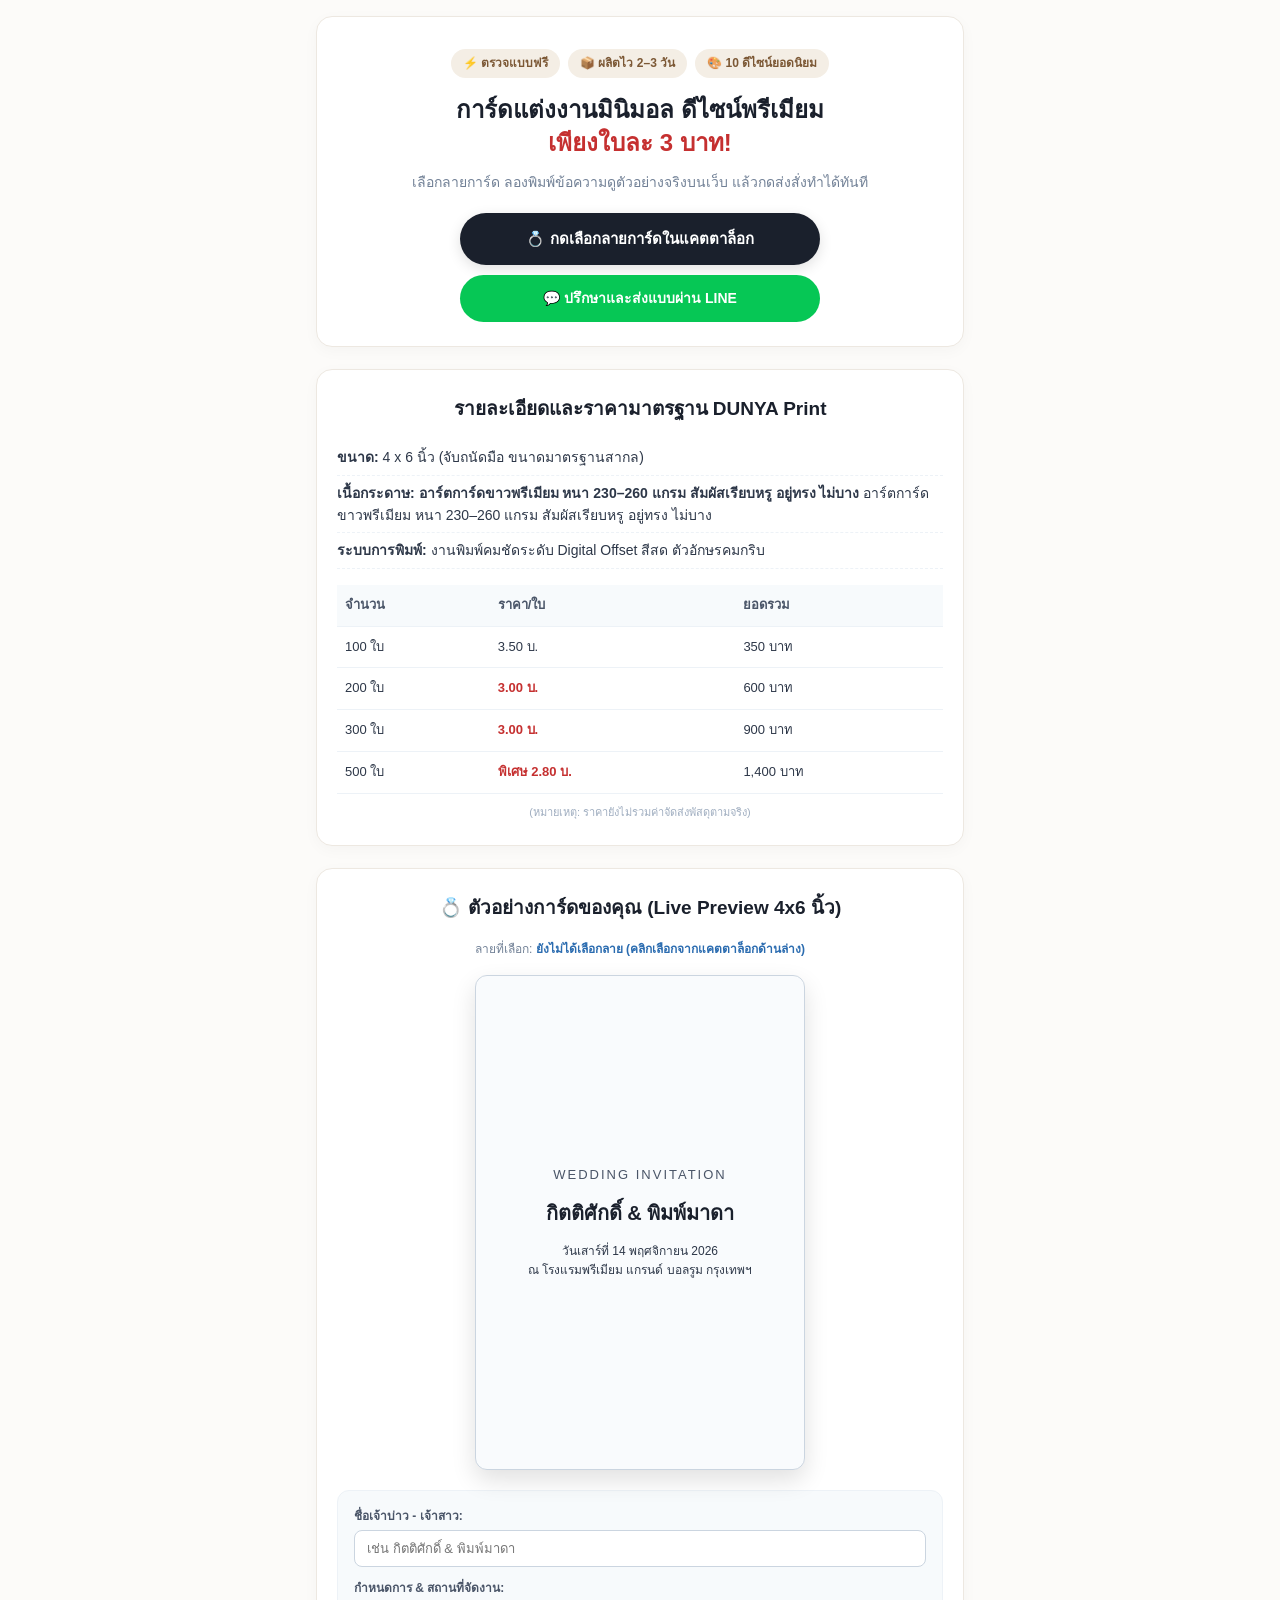
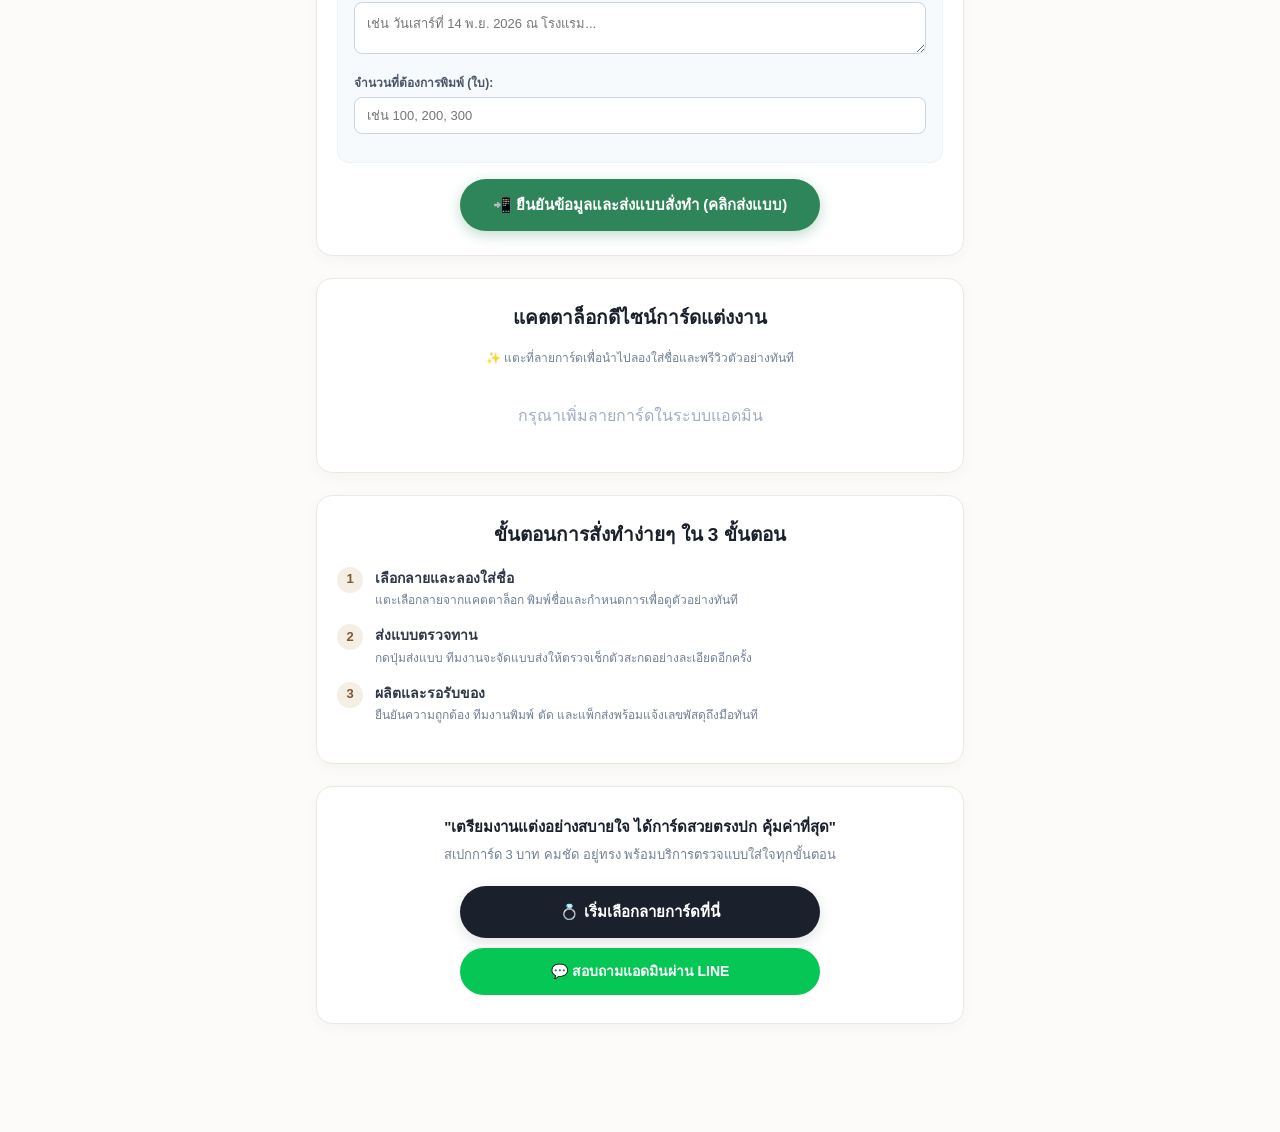
==== index.html @ cbce9488 "Update index.html" ====
<!DOCTYPE html>
<html lang="th">
<head>
  <meta charset="UTF-8">
  <meta name="viewport" content="width=device-width, initial-scale=1.0">
  <title>DUNYA Print - การ์ดแต่งงานมินิมอล ใบละ 3 บาท</title>
  <style>
    * { box-sizing: border-box; margin: 0; padding: 0; font-family: -apple-system, BlinkMacSystemFont, "Segoe UI", Roboto, "Noto Sans Thai", sans-serif; }
    body { background-color: #fcfbf9; color: #2d3748; line-height: 1.6; padding-bottom: 70px; }
    .container { max-width: 680px; margin: 0 auto; padding: 16px; }

    .card-section { background: #ffffff; border-radius: 16px; border: 1px solid #ede8e1; padding: 24px 20px; margin-bottom: 22px; box-shadow: 0 4px 15px rgba(0,0,0,0.03); }
    h1 { font-size: 24px; color: #1a202c; line-height: 1.35; margin-bottom: 12px; }
    h2 { font-size: 19px; color: #1a202c; text-align: center; margin-bottom: 16px; }
    .subhead { font-size: 14px; color: #718096; margin-bottom: 20px; }
    
    .badge-group { display: flex; flex-wrap: wrap; justify-content: center; gap: 8px; margin-bottom: 16px; }
    .badge { background: #f4eee5; color: #7c5835; font-size: 12px; font-weight: 600; padding: 5px 12px; border-radius: 20px; }

    /* กล่องโปรโมชัน */
    .promo-box { background: linear-gradient(135deg, #fff5f5 0%, #fff 100%); border: 1.5px solid #feb2b2; text-align: center; }
    .promo-tag { background: #e53e3e; color: #fff; font-size: 12px; font-weight: bold; padding: 4px 12px; border-radius: 20px; display: inline-block; margin-bottom: 10px; animation: pulse 1.5s infinite; }
    .timer-display { display: flex; justify-content: center; gap: 10px; margin: 14px 0; }
    .timer-unit { background: #1a202c; color: #fff; border-radius: 8px; padding: 8px 12px; min-width: 54px; text-align: center; }
    .timer-num { font-size: 20px; font-weight: 800; display: block; line-height: 1.1; }
    .timer-label { font-size: 10px; color: #cbd5e0; text-transform: uppercase; }
    @keyframes pulse { 0%, 100% { transform: scale(1); } 50% { transform: scale(1.04); } }

    /* ปุ่มกดหลัก */
    .btn-primary { display: block; width: 100%; max-width: 360px; margin: 0 auto; background: #1a202c; color: #ffffff; text-align: center; text-decoration: none; padding: 14px 20px; border-radius: 30px; font-weight: 700; font-size: 15px; box-shadow: 0 4px 14px rgba(0,0,0,0.12); cursor: pointer; border: none; transition: 0.2s; }
    .btn-primary:hover { background: #2d3748; }
    .btn-line { display: block; width: 100%; max-width: 360px; margin: 10px auto 0; background: #06c755; color: #ffffff; text-align: center; text-decoration: none; padding: 12px 20px; border-radius: 30px; font-weight: 600; font-size: 14px; }
    
    /* สเปก & ตารางราคา */
    .spec-list { list-style: none; margin-bottom: 16px; font-size: 14px; }
    .spec-list li { padding: 6px 0; border-bottom: 1px dashed #edf2f7; }
    table { width: 100%; border-collapse: collapse; font-size: 13px; text-align: left; }
    th, td { padding: 10px 8px; border-bottom: 1px solid #edf2f7; }
    th { background: #f7fafc; color: #4a5568; }
    .highlight-price { color: #c53030; font-weight: 700; }

    /* สตูดิโอจำลองการ์ด 4x6 นิ้ว & Live Preview */
    .preview-card-wrapper {
      width: 100%;
      max-width: 330px;
      aspect-ratio: 4/6;
      margin: 0 auto 20px;
      position: relative;
      border-radius: 12px;
      overflow: hidden;
      background-color: #f7fafc;
      background-size: cover;
      background-position: center;
      border: 1px solid #cbd5e0;
      box-shadow: 0 10px 25px rgba(0,0,0,0.12);
      display: flex;
      flex-direction: column;
      justify-content: center;
      align-items: center;
      text-align: center;
      padding: 24px 16px;
    }
    .preview-overlay {
      position: absolute;
      inset: 0;
      background: rgba(255, 255, 255, 0.2);
    }
    .preview-text-box {
      position: relative;
      z-index: 2;
      width: 100%;
    }
    .pv-title { font-size: 13px; letter-spacing: 2px; text-transform: uppercase; color: #4a5568; margin-bottom: 14px; }
    .pv-names { font-size: 20px; font-weight: 800; color: #1a202c; line-height: 1.3; margin-bottom: 16px; word-break: break-word; }
    .pv-details { font-size: 12px; color: #2d3748; line-height: 1.6; white-space: pre-line; }

    /* ฟอร์มกรอกข้อความลองใส่แบบ */
    .client-input-group { background: #f7fafc; border: 1px solid #edf2f7; border-radius: 12px; padding: 16px; margin-bottom: 16px; }
    .input-field { margin-bottom: 12px; text-align: left; }
    .input-field label { display: block; font-size: 12px; font-weight: 700; color: #4a5568; margin-bottom: 4px; }
    .input-field input, .input-field textarea { width: 100%; padding: 10px 12px; border-radius: 8px; border: 1px solid #cbd5e0; font-size: 13px; background: #fff; }

    /* แคตตาล็อก */
    .catalog-grid { display: grid; grid-template-columns: repeat(2, 1fr); gap: 12px; margin-top: 14px; }
    .catalog-item { border: 1.5px solid #edf2f7; border-radius: 10px; overflow: hidden; background: #fff; text-align: center; padding-bottom: 8px; cursor: pointer; transition: 0.2s; position: relative; }
    .catalog-item:hover { transform: translateY(-3px); border-color: #3182ce; box-shadow: 0 6px 14px rgba(0,0,0,0.08); }
    .catalog-item img { width: 100%; aspect-ratio: 4/6; object-fit: cover; display: block; background: #f0f0f0; }
    .catalog-item .code { font-weight: 700; font-size: 13px; margin-top: 6px; color: #1a202c; }
    .catalog-item .desc { font-size: 11px; color: #718096; padding: 0 4px; }
    .catalog-item .btn-choose { display: inline-block; background: #ebf8ff; color: #2b6cb0; font-size: 11px; font-weight: 700; padding: 3px 8px; border-radius: 12px; margin-top: 4px; }

    /* ขั้นตอน & FAQ */
    .step-item { display: flex; gap: 12px; margin-bottom: 14px; align-items: flex-start; }
    .step-num { width: 26px; height: 26px; background: #f4eee5; color: #7c5835; border-radius: 50%; display: flex; align-items: center; justify-content: center; font-weight: 700; font-size: 13px; flex-shrink: 0; }
    .step-text h3 { font-size: 14px; margin-bottom: 2px; }
    .step-text p { font-size: 12px; color: #718096; }
    .faq-item { margin-bottom: 14px; font-size: 13px; }
    .faq-q { font-weight: 600; color: #2d3748; }
    .faq-a { color: #718096; margin-top: 2px; }
  </style>
</head>
<body>

<div class="container">

  <!-- 1. Hero Section -->
  <section class="card-section" style="text-align: center; padding: 32px 18px 24px;">
    <div class="badge-group">
      <span class="badge">⚡ ตรวจแบบฟรี</span>
      <span class="badge">📦 ผลิตไว 2–3 วัน</span>
      <span class="badge">🎨 10 ดีไซน์ยอดนิยม</span>
    </div>
    <h1 id="heroHeadlineDisplay">การ์ดแต่งงานมินิมอล ดีไซน์พรีเมียม<br><span style="color: #c53030;">เพียงใบละ 3 บาท!</span></h1>
    <p class="subhead">เลือกลายการ์ด ลองพิมพ์ข้อความดูตัวอย่างจริงบนเว็บ แล้วกดส่งสั่งทำได้ทันที</p>
    <a href="#catalog-section" class="btn-primary">💍 กดเลือกลายการ์ดในแคตตาล็อก</a>
    <a id="heroLineBtn" href="https://line.me" target="_blank" class="btn-line">💬 ปรึกษาและส่งแบบผ่าน LINE</a>
  </section>

  <!-- 2. ตารางราคา & สเปก -->
  <section class="card-section">
    <h2>รายละเอียดและราคามาตรฐาน DUNYA Print</h2>
    <ul class="spec-list">
      <li><strong>ขนาด:</strong> 4 x 6 นิ้ว (จับถนัดมือ ขนาดมาตรฐานสากล)</li>
      <li><strong id="paperSpecDisplay">เนื้อกระดาษ:</strong> อาร์ตการ์ดขาวพรีเมียม หนา 230–260 แกรม สัมผัสเรียบหรู อยู่ทรง ไม่บาง</li>
      <li><strong>ระบบการพิมพ์:</strong> งานพิมพ์คมชัดระดับ Digital Offset สีสด ตัวอักษรคมกริบ</li>
    </ul>

    <div style="overflow-x: auto;">
      <table id="priceTable">
        <thead>
          <tr>
            <th>จำนวน</th>
            <th>ราคา/ใบ</th>
            <th>ยอดรวม</th>
          </tr>
        </thead>
        <tbody>
          <tr><td>100 ใบ</td><td id="p100_rate">3.50 บ.</td><td id="p100_total">350 บาท</td></tr>
          <tr><td>200 ใบ</td><td class="highlight-price" id="p200_rate">3.00 บ.</td><td id="p200_total">600 บาท</td></tr>
          <tr><td>300 ใบ</td><td class="highlight-price" id="p300_rate">3.00 บ.</td><td id="p300_total">900 บาท</td></tr>
          <tr><td>500 ใบ</td><td class="highlight-price" id="p500_rate">พิเศษ 2.80 บ.</td><td id="p500_total">1,400 บาท</td></tr>
        </tbody>
      </table>
    </div>
    <p id="priceNoteDisplay" style="font-size: 11px; color: #a0aec0; margin-top: 10px; text-align: center;">(หมายเหตุ: ราคายังไม่รวมค่าจัดส่งพัสดุตามจริง)</p>
  </section>

  <!-- 3. ห้องสตูดิโอพรีวิว & ทดลองใส่ข้อความ (Interactive Preview) -->
  <section class="card-section" id="preview-section">
    <h2>💍 ตัวอย่างการ์ดของคุณ (Live Preview 4x6 นิ้ว)</h2>
    <p style="text-align: center; font-size: 12px; color: #718096; margin-bottom: 16px;">
      ลายที่เลือก: <strong id="currentSelectedCode" style="color:#2b6cb0;">ยังไม่ได้เลือกลาย (คลิกเลือกจากแคตตาล็อกด้านล่าง)</strong>
    </p>

    <!-- ผืนผ้าใบการ์ด 4x6 นิ้ว -->
    <div class="preview-card-wrapper" id="cardPreview">
      <div class="preview-overlay"></div>
      <div class="preview-text-box">
        <div class="pv-title">WEDDING INVITATION</div>
        <div class="pv-names" id="pvNames">กิตติศักดิ์ &amp; พิมพ์มาดา</div>
        <div class="pv-details" id="pvDetails">วันเสาร์ที่ 14 พฤศจิกายน 2026<br>ณ โรงแรมพรีเมียม แกรนด์ บอลรูม กรุงเทพฯ</div>
      </div>
    </div>

    <!-- ฟอร์มทดลองกรอกข้อมูล -->
    <div class="client-input-group">
      <div class="input-field">
        <label>ชื่อเจ้าบ่าว - เจ้าสาว:</label>
        <input type="text" id="inputNames" placeholder="เช่น กิตติศักดิ์ & พิมพ์มาดา" oninput="updateCardPreview()">
      </div>
      <div class="input-field">
        <label>กำหนดการ & สถานที่จัดงาน:</label>
        <textarea id="inputDetails" rows="2" placeholder="เช่น วันเสาร์ที่ 14 พ.ย. 2026 ณ โรงแรม..." oninput="updateCardPreview()"></textarea>
      </div>
      <div class="input-field">
        <label>จำนวนที่ต้องการพิมพ์ (ใบ):</label>
        <input type="number" id="inputQuantity" placeholder="เช่น 100, 200, 300">
      </div>
    </div>

    <!-- ปุ่มส่งข้อมูลและสั่งทำ -->
    <button type="button" class="btn-primary" onclick="submitOrderBrief()" style="background:#2f855a; box-shadow: 0 4px 14px rgba(47,133,90,0.3);">
      📲 ยืนยันข้อมูลและส่งแบบสั่งทำ (คลิกส่งแบบ)
    </button>
  </section>

  <!-- 4. แคตตาล็อกลายการ์ด Canva -->
  <section class="card-section" id="catalog-section">
    <h2>แคตตาล็อกดีไซน์การ์ดแต่งงาน</h2>
    <p style="text-align: center; font-size: 12px; color: #718096; margin-bottom: 14px;">
      ✨ แตะที่ลายการ์ดเพื่อนำไปลองใส่ชื่อและพรีวิวตัวอย่างทันที
    </p>
    <div id="catalog-container" class="catalog-grid">
      <p style="grid-column: span 2; text-align: center; color: #a0aec0; padding: 20px 0;">กำลังโหลดดีไซน์การ์ด...</p>
    </div>
  </section>

  <!-- 5. สเต็ปสั่งทำ -->
  <section class="card-section">
    <h2>ขั้นตอนการสั่งทำง่ายๆ ใน 3 ขั้นตอน</h2>
    <div class="step-item">
      <div class="step-num">1</div>
      <div class="step-text">
        <h3>เลือกลายและลองใส่ชื่อ</h3>
        <p>แตะเลือกลายจากแคตตาล็อก พิมพ์ชื่อและกำหนดการเพื่อดูตัวอย่างทันที</p>
      </div>
    </div>
    <div class="step-item">
      <div class="step-num">2</div>
      <div class="step-text">
        <h3>ส่งแบบตรวจทาน</h3>
        <p>กดปุ่มส่งแบบ ทีมงานจะจัดแบบส่งให้ตรวจเช็กตัวสะกดอย่างละเอียดอีกครั้ง</p>
      </div>
    </div>
    <div class="step-item">
      <div class="step-num">3</div>
      <div class="step-text">
        <h3>ผลิตและรอรับของ</h3>
        <p>ยืนยันความถูกต้อง ทีมงานพิมพ์ ตัด และแพ็กส่งพร้อมแจ้งเลขพัสดุถึงมือทันที</p>
      </div>
    </div>
  </section>

  <!-- 6. ปิดการขาย -->
  <section class="card-section" style="text-align: center; padding: 28px 16px;">
    <p style="font-size: 15px; font-weight: 700; color: #1a202c; margin-bottom: 6px;">"เตรียมงานแต่งอย่างสบายใจ ได้การ์ดสวยตรงปก คุ้มค่าที่สุด"</p>
    <p style="font-size: 13px; color: #718096; margin-bottom: 20px;">สเปกการ์ด 3 บาท คมชัด อยู่ทรง พร้อมบริการตรวจแบบใส่ใจทุกขั้นตอน</p>
    <a id="mainOrderBtn" href="#catalog-section" class="btn-primary">💍 เริ่มเลือกลายการ์ดที่นี่</a>
    <a id="mainLineBtn" href="https://line.me" target="_blank" class="btn-line">💬 สอบถามแอดมินผ่าน LINE</a>
  </section>

</div>

<script>
  let storeConfig = {};
  let selectedDesignCode = 'DN-01';
  let selectedDesignName = 'ค่าเริ่มต้น';

  // 1. ซิงก์ข้อมูลจาก config.json
  async function syncStoreConfig() {
    try {
      const res = await fetch('config.json?t=' + Date.now());
      if (!res.ok) throw new Error('config.json not ready');
      storeConfig = await res.json();

      if (storeConfig.heroHeadline) document.getElementById('heroHeadlineDisplay').innerHTML = storeConfig.heroHeadline;
      if (storeConfig.paperSpec) document.getElementById('paperSpecDisplay').innerText = "เนื้อกระดาษ: " + storeConfig.paperSpec;
      if (storeConfig.lineUrl) {
        document.getElementById('heroLineBtn').href = storeConfig.lineUrl;
        document.getElementById('mainLineBtn').href = storeConfig.lineUrl;
      }

      if (storeConfig.prices) {
        const p = storeConfig.prices;
        if (p.p100) {
          document.getElementById('p100_rate').innerText = parseFloat(p.p100).toFixed(2) + " บ.";
          document.getElementById('p100_total').innerText = (parseFloat(p.p100) * 100).toLocaleString() + " บาท";
        }
        if (p.p200) {
          document.getElementById('p200_rate').innerText = parseFloat(p.p200).toFixed(2) + " บ.";
          document.getElementById('p200_total').innerText = (parseFloat(p.p200) * 200).toLocaleString() + " บาท";
        }
        if (p.p300) {
          document.getElementById('p300_rate').innerText = parseFloat(p.p300).toFixed(2) + " บ.";
          document.getElementById('p300_total').innerText = (parseFloat(p.p300) * 300).toLocaleString() + " บาท";
        }
        if (p.p500) {
          document.getElementById('p500_rate').innerText = "พิเศษ " + parseFloat(p.p500).toFixed(2) + " บ.";
          document.getElementById('p500_total').innerText = (parseFloat(p.p500) * 500).toLocaleString() + " บาท";
        }
        if (p.note) document.getElementById('priceNoteDisplay').innerText = p.note;
      }

      // แสดงแคตตาล็อก
      renderCatalog(storeConfig.catalog || []);
    } catch (e) {
      renderCatalog([]);
    }
  }

  // 2. แสดงรายการแคตตาล็อกและปุ่มคลิกเลือก
  function renderCatalog(items) {
    const catalogContainer = document.getElementById('catalog-container');
    if (!items || items.length === 0) {
      catalogContainer.innerHTML = '<p style="grid-column: span 2; text-align: center; color: #a0aec0; padding: 20px 0;">กรุณาเพิ่มลายการ์ดในระบบแอดมิน</p>';
      return;
    }

    catalogContainer.innerHTML = items.map(item => `
      <div class="catalog-item" onclick="selectDesign('${item.code}', '${item.name}', '${item.imageUrl}')">
        <img src="${item.imageUrl}" alt="${item.code}" onerror="this.src='https://via.placeholder.com/150x225?text=Wedding+Card'">
        <div class="code">${item.code}</div>
        <div class="desc">${item.name}</div>
        <span class="btn-choose">👉 แตะเพื่อลองใส่ชื่อ</span>
      </div>
    `).join('');

    // ตั้งค่าลายเริ่มต้นเป็นลายแรก
    if (items.length > 0 && selectedDesignName === 'ค่าเริ่มต้น') {
      selectDesign(items[0].code, items[0].name, items[0].imageUrl, false);
    }
  }

  // 3. เมื่อลูกค้าคลิกเลือกลาย: นำภาพไปแสดงในพรีวิว และเลื่อนจอขึ้นไปดูทันที
  function selectDesign(code, name, imageUrl, doScroll = true) {
    selectedDesignCode = code;
    selectedDesignName = name;
    
    document.getElementById('currentSelectedCode').innerText = `${code}: ${name}`;
    document.getElementById('cardPreview').style.backgroundImage = `url('${imageUrl}')`;

    if (doScroll) {
      document.getElementById('preview-section').scrollIntoView({ behavior: 'smooth' });
    }
  }

  // 4. อัปเดตข้อความบนการ์ดแบบเรียลไทม์ตามที่ลูกค้าพิมพ์
  function updateCardPreview() {
    const nameVal = document.getElementById('inputNames').value.trim();
    const detailVal = document.getElementById('inputDetails').value.trim();

    document.getElementById('pvNames').innerText = nameVal || 'กิตติศักดิ์ & พิมพ์มาดา';
    document.getElementById('pvDetails').innerText = detailVal || 'วันเสาร์ที่ 14 พฤศจิกายน 2026\nณ โรงแรมพรีเมียม แกรนด์ บอลรูม กรุงเทพฯ';
  }

  // 5. ส่งข้อมูลสั่งทำ (สรุปข้อมูลและส่งต่อไปยังแบบฟอร์ม หรือ LINE OA)
  function submitOrderBrief() {
    const names = document.getElementById('inputNames').value.trim();
    const details = document.getElementById('inputDetails').value.trim();
    const qty = document.getElementById('inputQuantity').value.trim();

    if (!names) {
      alert('กรุณากรอกชื่อเจ้าบ่าว - เจ้าสาว ก่อนกดส่งแบบครับ');
      document.getElementById('inputNames').focus();
      return;
    }

    const message = `💍 บรีฟสั่งทำการ์ดแต่งงาน DUNYA Print\n` +
                    `• รหัสลายที่เลือก: ${selectedDesignCode} (${selectedDesignName})\n` +
                    `• ชื่อคู่บ่าวสาว: ${names}\n` +
                    `• กำหนดการ/สถานที่: ${details || '-'}\n` +
                    `• จำนวนพิมพ์: ${qty ? qty + ' ใบ' : 'รอสรุป'}`;

    // กรณีมีแบบฟอร์ม Notion/Tally ให้เปิดฟอร์ม พร้อมคัดลอกข้อความสรุปไว้ให้
    if (storeConfig.orderFormUrl && storeConfig.orderFormUrl.startsWith('http')) {
      if (navigator.clipboard) navigator.clipboard.writeText(message);
      alert('คัดลอกข้อมูลการ์ดให้เรียบร้อยแล้ว กำลังนำท่านไปยังแบบฟอร์มสั่งทำ...');
      window.open(storeConfig.orderFormUrl, '_blank');
      return;
    }

    // กรณีไม่มีฟอร์ม ส่งเปิดห้องแชท LINE ทันที
    const lineTarget = storeConfig.lineUrl || 'https://line.me';
    alert('กำลังนำท่านไปยัง LINE เพื่อส่งแบบและสรุปยอดกับแอดมิน...');
    window.open(lineTarget, '_blank');
  }

  // รันระบบเริ่มต้น
  syncStoreConfig();
</script>

</body>
</html>
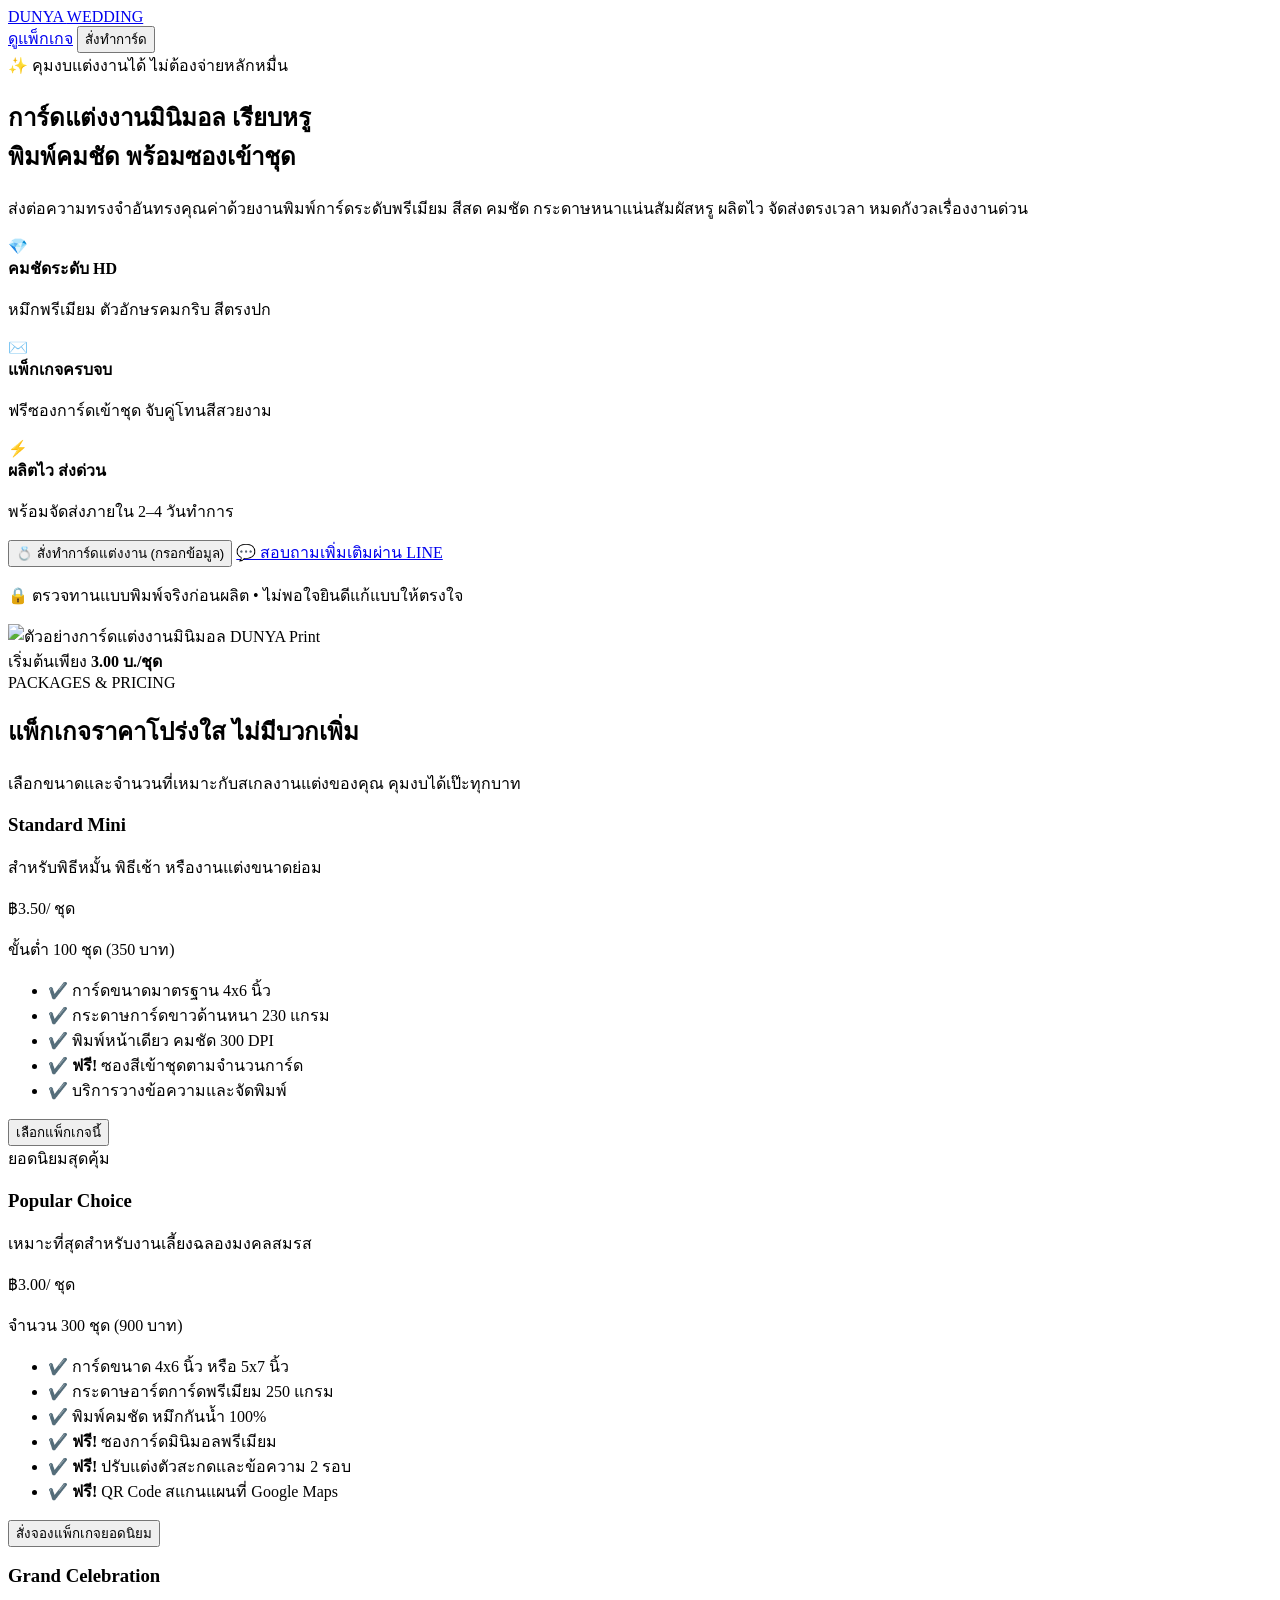
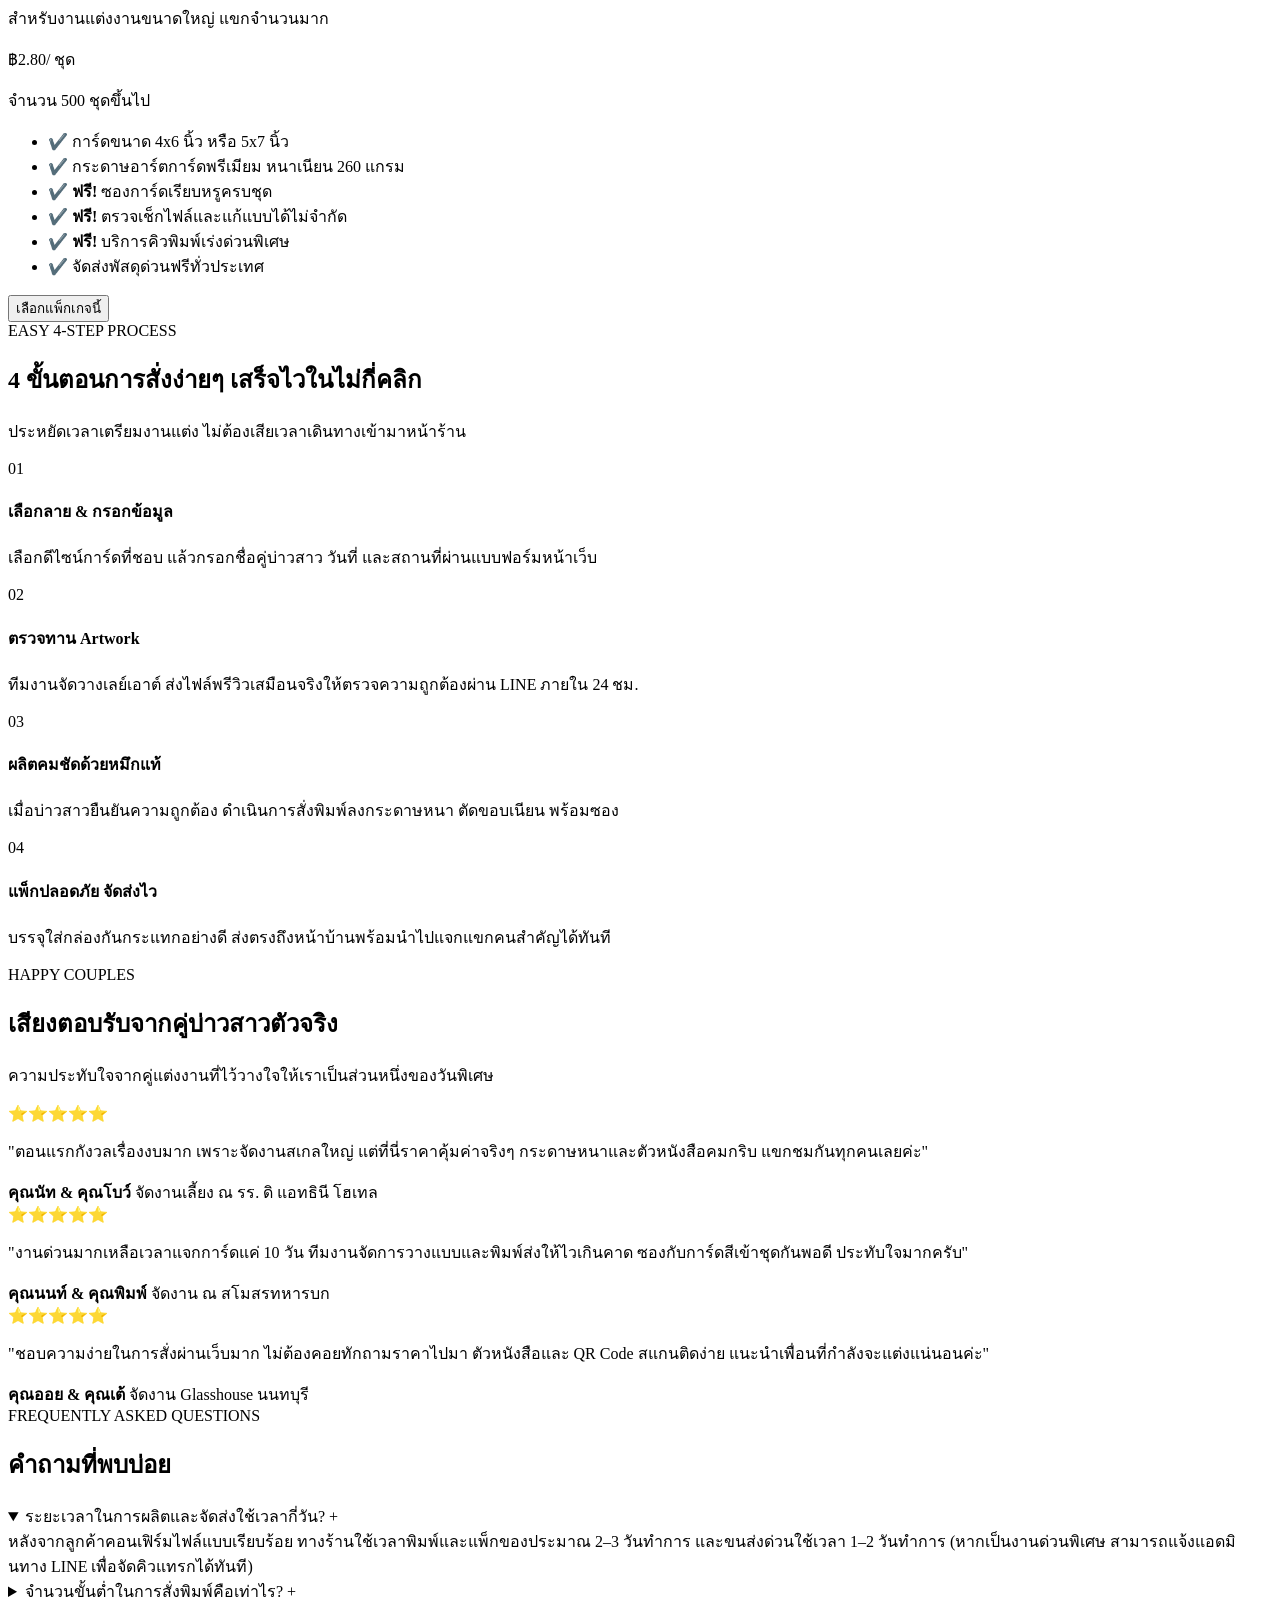
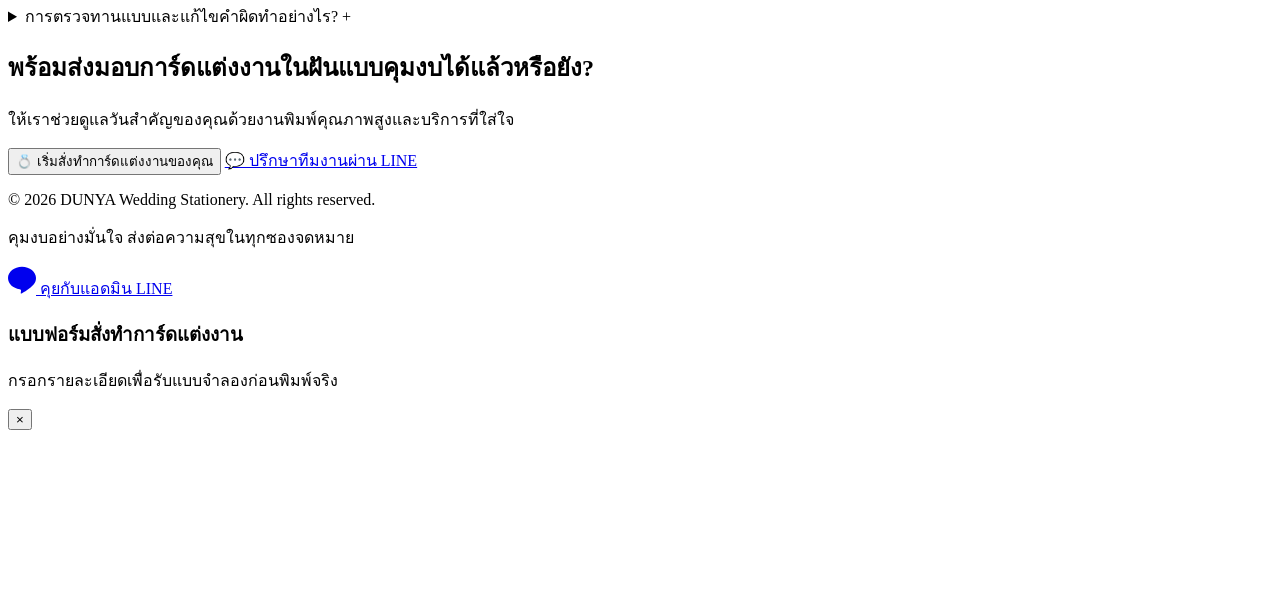
==== commit 146e7672: "Update index.html" ====
--- a/index.html
+++ b/index.html
@@ -3,361 +3,332 @@
 <head>
   <meta charset="UTF-8">
   <meta name="viewport" content="width=device-width, initial-scale=1.0">
-  <title>DUNYA Print - การ์ดแต่งงานมินิมอล ใบละ 3 บาท</title>
-  <style>
-    * { box-sizing: border-box; margin: 0; padding: 0; font-family: -apple-system, BlinkMacSystemFont, "Segoe UI", Roboto, "Noto Sans Thai", sans-serif; }
-    body { background-color: #fcfbf9; color: #2d3748; line-height: 1.6; padding-bottom: 70px; }
-    .container { max-width: 680px; margin: 0 auto; padding: 16px; }
-
-    .card-section { background: #ffffff; border-radius: 16px; border: 1px solid #ede8e1; padding: 24px 20px; margin-bottom: 22px; box-shadow: 0 4px 15px rgba(0,0,0,0.03); }
-    h1 { font-size: 24px; color: #1a202c; line-height: 1.35; margin-bottom: 12px; }
-    h2 { font-size: 19px; color: #1a202c; text-align: center; margin-bottom: 16px; }
-    .subhead { font-size: 14px; color: #718096; margin-bottom: 20px; }
-    
-    .badge-group { display: flex; flex-wrap: wrap; justify-content: center; gap: 8px; margin-bottom: 16px; }
-    .badge { background: #f4eee5; color: #7c5835; font-size: 12px; font-weight: 600; padding: 5px 12px; border-radius: 20px; }
-
-    /* กล่องโปรโมชัน */
-    .promo-box { background: linear-gradient(135deg, #fff5f5 0%, #fff 100%); border: 1.5px solid #feb2b2; text-align: center; }
-    .promo-tag { background: #e53e3e; color: #fff; font-size: 12px; font-weight: bold; padding: 4px 12px; border-radius: 20px; display: inline-block; margin-bottom: 10px; animation: pulse 1.5s infinite; }
-    .timer-display { display: flex; justify-content: center; gap: 10px; margin: 14px 0; }
-    .timer-unit { background: #1a202c; color: #fff; border-radius: 8px; padding: 8px 12px; min-width: 54px; text-align: center; }
-    .timer-num { font-size: 20px; font-weight: 800; display: block; line-height: 1.1; }
-    .timer-label { font-size: 10px; color: #cbd5e0; text-transform: uppercase; }
-    @keyframes pulse { 0%, 100% { transform: scale(1); } 50% { transform: scale(1.04); } }
-
-    /* ปุ่มกดหลัก */
-    .btn-primary { display: block; width: 100%; max-width: 360px; margin: 0 auto; background: #1a202c; color: #ffffff; text-align: center; text-decoration: none; padding: 14px 20px; border-radius: 30px; font-weight: 700; font-size: 15px; box-shadow: 0 4px 14px rgba(0,0,0,0.12); cursor: pointer; border: none; transition: 0.2s; }
-    .btn-primary:hover { background: #2d3748; }
-    .btn-line { display: block; width: 100%; max-width: 360px; margin: 10px auto 0; background: #06c755; color: #ffffff; text-align: center; text-decoration: none; padding: 12px 20px; border-radius: 30px; font-weight: 600; font-size: 14px; }
-    
-    /* สเปก & ตารางราคา */
-    .spec-list { list-style: none; margin-bottom: 16px; font-size: 14px; }
-    .spec-list li { padding: 6px 0; border-bottom: 1px dashed #edf2f7; }
-    table { width: 100%; border-collapse: collapse; font-size: 13px; text-align: left; }
-    th, td { padding: 10px 8px; border-bottom: 1px solid #edf2f7; }
-    th { background: #f7fafc; color: #4a5568; }
-    .highlight-price { color: #c53030; font-weight: 700; }
-
-    /* สตูดิโอจำลองการ์ด 4x6 นิ้ว & Live Preview */
-    .preview-card-wrapper {
-      width: 100%;
-      max-width: 330px;
-      aspect-ratio: 4/6;
-      margin: 0 auto 20px;
-      position: relative;
-      border-radius: 12px;
-      overflow: hidden;
-      background-color: #f7fafc;
-      background-size: cover;
-      background-position: center;
-      border: 1px solid #cbd5e0;
-      box-shadow: 0 10px 25px rgba(0,0,0,0.12);
-      display: flex;
-      flex-direction: column;
-      justify-content: center;
-      align-items: center;
-      text-align: center;
-      padding: 24px 16px;
-    }
-    .preview-overlay {
-      position: absolute;
-      inset: 0;
-      background: rgba(255, 255, 255, 0.2);
-    }
-    .preview-text-box {
-      position: relative;
-      z-index: 2;
-      width: 100%;
-    }
-    .pv-title { font-size: 13px; letter-spacing: 2px; text-transform: uppercase; color: #4a5568; margin-bottom: 14px; }
-    .pv-names { font-size: 20px; font-weight: 800; color: #1a202c; line-height: 1.3; margin-bottom: 16px; word-break: break-word; }
-    .pv-details { font-size: 12px; color: #2d3748; line-height: 1.6; white-space: pre-line; }
-
-    /* ฟอร์มกรอกข้อความลองใส่แบบ */
-    .client-input-group { background: #f7fafc; border: 1px solid #edf2f7; border-radius: 12px; padding: 16px; margin-bottom: 16px; }
-    .input-field { margin-bottom: 12px; text-align: left; }
-    .input-field label { display: block; font-size: 12px; font-weight: 700; color: #4a5568; margin-bottom: 4px; }
-    .input-field input, .input-field textarea { width: 100%; padding: 10px 12px; border-radius: 8px; border: 1px solid #cbd5e0; font-size: 13px; background: #fff; }
-
-    /* แคตตาล็อก */
-    .catalog-grid { display: grid; grid-template-columns: repeat(2, 1fr); gap: 12px; margin-top: 14px; }
-    .catalog-item { border: 1.5px solid #edf2f7; border-radius: 10px; overflow: hidden; background: #fff; text-align: center; padding-bottom: 8px; cursor: pointer; transition: 0.2s; position: relative; }
-    .catalog-item:hover { transform: translateY(-3px); border-color: #3182ce; box-shadow: 0 6px 14px rgba(0,0,0,0.08); }
-    .catalog-item img { width: 100%; aspect-ratio: 4/6; object-fit: cover; display: block; background: #f0f0f0; }
-    .catalog-item .code { font-weight: 700; font-size: 13px; margin-top: 6px; color: #1a202c; }
-    .catalog-item .desc { font-size: 11px; color: #718096; padding: 0 4px; }
-    .catalog-item .btn-choose { display: inline-block; background: #ebf8ff; color: #2b6cb0; font-size: 11px; font-weight: 700; padding: 3px 8px; border-radius: 12px; margin-top: 4px; }
-
-    /* ขั้นตอน & FAQ */
-    .step-item { display: flex; gap: 12px; margin-bottom: 14px; align-items: flex-start; }
-    .step-num { width: 26px; height: 26px; background: #f4eee5; color: #7c5835; border-radius: 50%; display: flex; align-items: center; justify-content: center; font-weight: 700; font-size: 13px; flex-shrink: 0; }
-    .step-text h3 { font-size: 14px; margin-bottom: 2px; }
-    .step-text p { font-size: 12px; color: #718096; }
-    .faq-item { margin-bottom: 14px; font-size: 13px; }
-    .faq-q { font-weight: 600; color: #2d3748; }
-    .faq-a { color: #718096; margin-top: 2px; }
-  </style>
+  <title>การ์ดแต่งงานมินิมอล เรียบหรู คุมงบได้ พร้อมซองเข้าชุด | DUNYA Print</title>
+  <meta name="description" content="บริการพิมพ์การ์ดแต่งงานคุณภาพพรีเมียม คมชัด สีไม่ลอก เริ่มต้นสบายกระเป๋า พร้อมซองเข้าชุด การันตีผลิตไว งานด่วนทันใจ">
+  
+  <!-- Fonts -->
+  <link rel="preconnect" href="https://fonts.googleapis.com">
+  <link rel="preconnect" href="https://fonts.gstatic.com" crossorigin>
+  <link href="https://fonts.googleapis.com/css2?family=Cormorant+Garamond:wght@600;700&family=Noto+Sans+Thai:wght@300;400;500;600;700&display=swap" rel="stylesheet">
+  
+  <link rel="stylesheet" href="style.css">
 </head>
 <body>
 
-<div class="container">
-
-  <!-- 1. Hero Section -->
-  <section class="card-section" style="text-align: center; padding: 32px 18px 24px;">
-    <div class="badge-group">
-      <span class="badge">⚡ ตรวจแบบฟรี</span>
-      <span class="badge">📦 ผลิตไว 2–3 วัน</span>
-      <span class="badge">🎨 10 ดีไซน์ยอดนิยม</span>
+  <!-- Header / Navigation -->
+  <header class="navbar">
+    <div class="nav-container">
+      <a href="#" class="brand-logo">DUNYA <span>WEDDING</span></a>
+      <div class="nav-actions">
+        <a href="#pricing" class="btn-text">ดูแพ็กเกจ</a>
+        <button class="btn-primary-small open-modal-btn">สั่งทำการ์ด</button>
+      </div>
     </div>
-    <h1 id="heroHeadlineDisplay">การ์ดแต่งงานมินิมอล ดีไซน์พรีเมียม<br><span style="color: #c53030;">เพียงใบละ 3 บาท!</span></h1>
-    <p class="subhead">เลือกลายการ์ด ลองพิมพ์ข้อความดูตัวอย่างจริงบนเว็บ แล้วกดส่งสั่งทำได้ทันที</p>
-    <a href="#catalog-section" class="btn-primary">💍 กดเลือกลายการ์ดในแคตตาล็อก</a>
-    <a id="heroLineBtn" href="https://line.me" target="_blank" class="btn-line">💬 ปรึกษาและส่งแบบผ่าน LINE</a>
-  </section>
-
-  <!-- 2. ตารางราคา & สเปก -->
-  <section class="card-section">
-    <h2>รายละเอียดและราคามาตรฐาน DUNYA Print</h2>
-    <ul class="spec-list">
-      <li><strong>ขนาด:</strong> 4 x 6 นิ้ว (จับถนัดมือ ขนาดมาตรฐานสากล)</li>
-      <li><strong id="paperSpecDisplay">เนื้อกระดาษ:</strong> อาร์ตการ์ดขาวพรีเมียม หนา 230–260 แกรม สัมผัสเรียบหรู อยู่ทรง ไม่บาง</li>
-      <li><strong>ระบบการพิมพ์:</strong> งานพิมพ์คมชัดระดับ Digital Offset สีสด ตัวอักษรคมกริบ</li>
-    </ul>
-
-    <div style="overflow-x: auto;">
-      <table id="priceTable">
-        <thead>
-          <tr>
-            <th>จำนวน</th>
-            <th>ราคา/ใบ</th>
-            <th>ยอดรวม</th>
-          </tr>
-        </thead>
-        <tbody>
-          <tr><td>100 ใบ</td><td id="p100_rate">3.50 บ.</td><td id="p100_total">350 บาท</td></tr>
-          <tr><td>200 ใบ</td><td class="highlight-price" id="p200_rate">3.00 บ.</td><td id="p200_total">600 บาท</td></tr>
-          <tr><td>300 ใบ</td><td class="highlight-price" id="p300_rate">3.00 บ.</td><td id="p300_total">900 บาท</td></tr>
-          <tr><td>500 ใบ</td><td class="highlight-price" id="p500_rate">พิเศษ 2.80 บ.</td><td id="p500_total">1,400 บาท</td></tr>
-        </tbody>
-      </table>
+  </header>
+
+  <main>
+    <!-- Hero Section -->
+    <section class="hero-section">
+      <div class="container hero-grid">
+        <div class="hero-content">
+          <span class="badge-pill">✨ คุมงบแต่งงานได้ ไม่ต้องจ่ายหลักหมื่น</span>
+          <h1 class="hero-headline">
+            การ์ดแต่งงานมินิมอล เรียบหรู<br>
+            <span class="text-gold">พิมพ์คมชัด พร้อมซองเข้าชุด</span>
+          </h1>
+          <p class="hero-subtext">
+            ส่งต่อความทรงจำอันทรงคุณค่าด้วยงานพิมพ์การ์ดระดับพรีเมียม สีสด คมชัด กระดาษหนาแน่นสัมผัสหรู ผลิตไว จัดส่งตรงเวลา หมดกังวลเรื่องงานด่วน
+          </p>
+
+          <div class="hero-usp-grid">
+            <div class="usp-card">
+              <span class="usp-icon">💎</span>
+              <div>
+                <strong>คมชัดระดับ HD</strong>
+                <p>หมึกพรีเมียม ตัวอักษรคมกริบ สีตรงปก</p>
+              </div>
+            </div>
+            <div class="usp-card">
+              <span class="usp-icon">✉️</span>
+              <div>
+                <strong>แพ็กเกจครบจบ</strong>
+                <p>ฟรีซองการ์ดเข้าชุด จับคู่โทนสีสวยงาม</p>
+              </div>
+            </div>
+            <div class="usp-card">
+              <span class="usp-icon">⚡</span>
+              <div>
+                <strong>ผลิตไว ส่งด่วน</strong>
+                <p>พร้อมจัดส่งภายใน 2–4 วันทำการ</p>
+              </div>
+            </div>
+          </div>
+
+          <div class="hero-cta-group">
+            <button class="btn-primary open-modal-btn">💍 สั่งทำการ์ดแต่งงาน (กรอกข้อมูล)</button>
+            <a href="https://line.me/ti/p/~YOUR_LINE_ID" target="_blank" rel="noopener" class="btn-secondary">
+              💬 สอบถามเพิ่มเติมผ่าน LINE
+            </a>
+          </div>
+          <p class="guarantee-text">🔒 ตรวจทานแบบพิมพ์จริงก่อนผลิต • ไม่พอใจยินดีแก้แบบให้ตรงใจ</p>
+        </div>
+
+        <div class="hero-visual">
+          <div class="mockup-frame">
+            <img src="https://images.unsplash.com/photo-1549417229-aa67d3263c09?auto=format&fit=crop&w=800&q=80" alt="ตัวอย่างการ์ดแต่งงานมินิมอล DUNYA Print" class="hero-img">
+            <div class="floating-badge">
+              <span>เริ่มต้นเพียง</span>
+              <strong>3.00 บ./ชุด</strong>
+            </div>
+          </div>
+        </div>
+      </div>
+    </section>
+
+    <!-- Pricing & Packages -->
+    <section id="pricing" class="pricing-section">
+      <div class="container">
+        <div class="section-title">
+          <span class="eyebrow">PACKAGES & PRICING</span>
+          <h2>แพ็กเกจราคาโปร่งใส ไม่มีบวกเพิ่ม</h2>
+          <p>เลือกขนาดและจำนวนที่เหมาะกับสเกลงานแต่งของคุณ คุมงบได้เป๊ะทุกบาท</p>
+        </div>
+
+        <div class="pricing-grid">
+          <!-- Package 1 -->
+          <div class="pricing-card">
+            <div class="package-header">
+              <h3>Standard Mini</h3>
+              <p class="package-desc">สำหรับพิธีหมั้น พิธีเช้า หรืองานแต่งขนาดย่อม</p>
+              <div class="price-display">
+                <span class="currency">฿</span><span class="amount">3.50</span><span class="unit">/ ชุด</span>
+              </div>
+              <p class="min-qty">ขั้นต่ำ 100 ชุด (350 บาท)</p>
+            </div>
+            <ul class="feature-list">
+              <li>✔️ การ์ดขนาดมาตรฐาน 4x6 นิ้ว</li>
+              <li>✔️ กระดาษการ์ดขาวด้านหนา 230 แกรม</li>
+              <li>✔️ พิมพ์หน้าเดียว คมชัด 300 DPI</li>
+              <li>✔️ <strong>ฟรี!</strong> ซองสีเข้าชุดตามจำนวนการ์ด</li>
+              <li>✔️ บริการวางข้อความและจัดพิมพ์</li>
+            </ul>
+            <button class="btn-outline open-modal-btn">เลือกแพ็กเกจนี้</button>
+          </div>
+
+          <!-- Package 2 (Best Value) -->
+          <div class="pricing-card featured">
+            <div class="ribbon">ยอดนิยมสุดคุ้ม</div>
+            <div class="package-header">
+              <h3>Popular Choice</h3>
+              <p class="package-desc">เหมาะที่สุดสำหรับงานเลี้ยงฉลองมงคลสมรส</p>
+              <div class="price-display">
+                <span class="currency">฿</span><span class="amount">3.00</span><span class="unit">/ ชุด</span>
+              </div>
+              <p class="min-qty">จำนวน 300 ชุด (900 บาท)</p>
+            </div>
+            <ul class="feature-list">
+              <li>✔️ การ์ดขนาด 4x6 นิ้ว หรือ 5x7 นิ้ว</li>
+              <li>✔️ กระดาษอาร์ตการ์ดพรีเมียม 250 แกรม</li>
+              <li>✔️ พิมพ์คมชัด หมึกกันน้ำ 100%</li>
+              <li>✔️ <strong>ฟรี!</strong> ซองการ์ดมินิมอลพรีเมียม</li>
+              <li>✔️ <strong>ฟรี!</strong> ปรับแต่งตัวสะกดและข้อความ 2 รอบ</li>
+              <li>✔️ <strong>ฟรี!</strong> QR Code สแกนแผนที่ Google Maps</li>
+            </ul>
+            <button class="btn-primary open-modal-btn">สั่งจองแพ็กเกจยอดนิยม</button>
+          </div>
+
+          <!-- Package 3 -->
+          <div class="pricing-card">
+            <div class="package-header">
+              <h3>Grand Celebration</h3>
+              <p class="package-desc">สำหรับงานแต่งงานขนาดใหญ่ แขกจำนวนมาก</p>
+              <div class="price-display">
+                <span class="currency">฿</span><span class="amount">2.80</span><span class="unit">/ ชุด</span>
+              </div>
+              <p class="min-qty">จำนวน 500 ชุดขึ้นไป</p>
+            </div>
+            <ul class="feature-list">
+              <li>✔️ การ์ดขนาด 4x6 นิ้ว หรือ 5x7 นิ้ว</li>
+              <li>✔️ กระดาษอาร์ตการ์ดพรีเมียม หนาเนียน 260 แกรม</li>
+              <li>✔️ <strong>ฟรี!</strong> ซองการ์ดเรียบหรูครบชุด</li>
+              <li>✔️ <strong>ฟรี!</strong> ตรวจเช็กไฟล์และแก้แบบได้ไม่จำกัด</li>
+              <li>✔️ <strong>ฟรี!</strong> บริการคิวพิมพ์เร่งด่วนพิเศษ</li>
+              <li>✔️ จัดส่งพัสดุด่วนฟรีทั่วประเทศ</li>
+            </ul>
+            <button class="btn-outline open-modal-btn">เลือกแพ็กเกจนี้</button>
+          </div>
+        </div>
+      </div>
+    </section>
+
+    <!-- How It Works -->
+    <section class="steps-section">
+      <div class="container">
+        <div class="section-title">
+          <span class="eyebrow">EASY 4-STEP PROCESS</span>
+          <h2>4 ขั้นตอนการสั่งง่ายๆ เสร็จไวในไม่กี่คลิก</h2>
+          <p>ประหยัดเวลาเตรียมงานแต่ง ไม่ต้องเสียเวลาเดินทางเข้ามาหน้าร้าน</p>
+        </div>
+
+        <div class="steps-grid">
+          <div class="step-card">
+            <div class="step-number">01</div>
+            <h4>เลือกลาย & กรอกข้อมูล</h4>
+            <p>เลือกดีไซน์การ์ดที่ชอบ แล้วกรอกชื่อคู่บ่าวสาว วันที่ และสถานที่ผ่านแบบฟอร์มหน้าเว็บ</p>
+          </div>
+          <div class="step-card">
+            <div class="step-number">02</div>
+            <h4>ตรวจทาน Artwork</h4>
+            <p>ทีมงานจัดวางเลย์เอาต์ ส่งไฟล์พรีวิวเสมือนจริงให้ตรวจความถูกต้องผ่าน LINE ภายใน 24 ชม.</p>
+          </div>
+          <div class="step-card">
+            <div class="step-number">03</div>
+            <h4>ผลิตคมชัดด้วยหมึกแท้</h4>
+            <p>เมื่อบ่าวสาวยืนยันความถูกต้อง ดำเนินการสั่งพิมพ์ลงกระดาษหนา ตัดขอบเนียน พร้อมซอง</p>
+          </div>
+          <div class="step-card">
+            <div class="step-number">04</div>
+            <h4>แพ็กปลอดภัย จัดส่งไว</h4>
+            <p>บรรจุใส่กล่องกันกระแทกอย่างดี ส่งตรงถึงหน้าบ้านพร้อมนำไปแจกแขกคนสำคัญได้ทันที</p>
+          </div>
+        </div>
+      </div>
+    </section>
+
+    <!-- Social Proof / Reviews -->
+    <section class="reviews-section">
+      <div class="container">
+        <div class="section-title">
+          <span class="eyebrow">HAPPY COUPLES</span>
+          <h2>เสียงตอบรับจากคู่บ่าวสาวตัวจริง</h2>
+          <p>ความประทับใจจากคู่แต่งงานที่ไว้วางใจให้เราเป็นส่วนหนึ่งของวันพิเศษ</p>
+        </div>
+
+        <div class="reviews-grid">
+          <div class="review-card">
+            <div class="stars">⭐⭐⭐⭐⭐</div>
+            <p class="review-comment">"ตอนแรกกังวลเรื่องงบมาก เพราะจัดงานสเกลใหญ่ แต่ที่นี่ราคาคุ้มค่าจริงๆ กระดาษหนาและตัวหนังสือคมกริบ แขกชมกันทุกคนเลยค่ะ"</p>
+            <div class="reviewer-meta">
+              <strong>คุณนัท & คุณโบว์</strong>
+              <span>จัดงานเลี้ยง ณ รร. ดิ แอทธินี โฮเทล</span>
+            </div>
+          </div>
+          <div class="review-card">
+            <div class="stars">⭐⭐⭐⭐⭐</div>
+            <p class="review-comment">"งานด่วนมากเหลือเวลาแจกการ์ดแค่ 10 วัน ทีมงานจัดการวางแบบและพิมพ์ส่งให้ไวเกินคาด ซองกับการ์ดสีเข้าชุดกันพอดี ประทับใจมากครับ"</p>
+            <div class="reviewer-meta">
+              <strong>คุณนนท์ & คุณพิมพ์</strong>
+              <span>จัดงาน ณ สโมสรทหารบก</span>
+            </div>
+          </div>
+          <div class="review-card">
+            <div class="stars">⭐⭐⭐⭐⭐</div>
+            <p class="review-comment">"ชอบความง่ายในการสั่งผ่านเว็บมาก ไม่ต้องคอยทักถามราคาไปมา ตัวหนังสือและ QR Code สแกนติดง่าย แนะนำเพื่อนที่กำลังจะแต่งแน่นอนค่ะ"</p>
+            <div class="reviewer-meta">
+              <strong>คุณออย & คุณเต้</strong>
+              <span>จัดงาน Glasshouse นนทบุรี</span>
+            </div>
+          </div>
+        </div>
+      </div>
+    </section>
+
+    <!-- FAQ Section -->
+    <section class="faq-section">
+      <div class="container faq-container">
+        <div class="section-title">
+          <span class="eyebrow">FREQUENTLY ASKED QUESTIONS</span>
+          <h2>คำถามที่พบบ่อย</h2>
+        </div>
+
+        <div class="accordion">
+          <details class="accordion-item" open>
+            <summary class="accordion-header">
+              <span>ระยะเวลาในการผลิตและจัดส่งใช้เวลากี่วัน?</span>
+              <span class="icon">+</span>
+            </summary>
+            <div class="accordion-body">
+              หลังจากลูกค้าคอนเฟิร์มไฟล์แบบเรียบร้อย ทางร้านใช้เวลาพิมพ์และแพ็กของประมาณ 2–3 วันทำการ และขนส่งด่วนใช้เวลา 1–2 วันทำการ (หากเป็นงานด่วนพิเศษ สามารถแจ้งแอดมินทาง LINE เพื่อจัดคิวแทรกได้ทันที)
+            </div>
+          </details>
+
+          <details class="accordion-item">
+            <summary class="accordion-header">
+              <span>จำนวนขั้นต่ำในการสั่งพิมพ์คือเท่าไร?</span>
+              <span class="icon">+</span>
+            </summary>
+            <div class="accordion-body">
+              ขั้นต่ำเริ่มต้นเพียง 100 ชุดเท่านั้นครับ เหมาะสำหรับทั้งงานหมั้นเล็กๆ หรืองานแต่งงานขนาดใหญ่ โดยทุกชุดจะได้รับทั้งการ์ดและซองเข้าชุดฟรี
+            </div>
+          </details>
+
+          <details class="accordion-item">
+            <summary class="accordion-header">
+              <span>การตรวจทานแบบและแก้ไขคำผิดทำอย่างไร?</span>
+              <span class="icon">+</span>
+            </summary>
+            <div class="accordion-body">
+              หลังจากท่านกรอกข้อมูลลงในระบบ ทีมงานจะจัดวางอาร์ตเวิร์กและส่งรูปจำลองให้ตรวจเช็กตัวสะกด วันที่ และเวลาผ่านแชต LINE ลูกค้าสามารถตรวจเช็กและแจ้งปรับแก้ข้อความได้ฟรี 2 รอบ ก่อนส่งเข้าแท่นพิมพ์จริง
+            </div>
+          </details>
+        </div>
+      </div>
+    </section>
+
+    <!-- Bottom Final CTA -->
+    <section class="final-cta-section">
+      <div class="container text-center">
+        <h2>พร้อมส่งมอบการ์ดแต่งงานในฝันแบบคุมงบได้แล้วหรือยัง?</h2>
+        <p>ให้เราช่วยดูแลวันสำคัญของคุณด้วยงานพิมพ์คุณภาพสูงและบริการที่ใส่ใจ</p>
+        <div class="cta-actions">
+          <button class="btn-primary open-modal-btn">💍 เริ่มสั่งทำการ์ดแต่งงานของคุณ</button>
+          <a href="https://line.me/ti/p/~YOUR_LINE_ID" target="_blank" rel="noopener" class="btn-secondary">
+            💬 ปรึกษาทีมงานผ่าน LINE
+          </a>
+        </div>
+      </div>
+    </section>
+  </main>
+
+  <!-- Footer -->
+  <footer class="footer">
+    <div class="container footer-content">
+      <p>&copy; 2026 DUNYA Wedding Stationery. All rights reserved.</p>
+      <p class="footer-note">คุมงบอย่างมั่นใจ ส่งต่อความสุขในทุกซองจดหมาย</p>
     </div>
-    <p id="priceNoteDisplay" style="font-size: 11px; color: #a0aec0; margin-top: 10px; text-align: center;">(หมายเหตุ: ราคายังไม่รวมค่าจัดส่งพัสดุตามจริง)</p>
-  </section>
-
-  <!-- 3. ห้องสตูดิโอพรีวิว & ทดลองใส่ข้อความ (Interactive Preview) -->
-  <section class="card-section" id="preview-section">
-    <h2>💍 ตัวอย่างการ์ดของคุณ (Live Preview 4x6 นิ้ว)</h2>
-    <p style="text-align: center; font-size: 12px; color: #718096; margin-bottom: 16px;">
-      ลายที่เลือก: <strong id="currentSelectedCode" style="color:#2b6cb0;">ยังไม่ได้เลือกลาย (คลิกเลือกจากแคตตาล็อกด้านล่าง)</strong>
-    </p>
-
-    <!-- ผืนผ้าใบการ์ด 4x6 นิ้ว -->
-    <div class="preview-card-wrapper" id="cardPreview">
-      <div class="preview-overlay"></div>
-      <div class="preview-text-box">
-        <div class="pv-title">WEDDING INVITATION</div>
-        <div class="pv-names" id="pvNames">กิตติศักดิ์ &amp; พิมพ์มาดา</div>
-        <div class="pv-details" id="pvDetails">วันเสาร์ที่ 14 พฤศจิกายน 2026<br>ณ โรงแรมพรีเมียม แกรนด์ บอลรูม กรุงเทพฯ</div>
+  </footer>
+
+  <!-- Floating LINE CTA Button -->
+  <a href="https://line.me/ti/p/~YOUR_LINE_ID" target="_blank" rel="noopener" class="floating-line-btn" title="แชตสอบถามผ่าน LINE">
+    <svg viewBox="0 0 24 24" width="28" height="28" fill="currentColor">
+      <path d="M24 10.304c0-5.369-5.383-9.738-12-9.738-6.616 0-12 4.369-12 9.738 0 4.814 4.269 8.846 10.019 9.608.391.084.922.258 1.057.592.121.303.079.777.039 1.085l-.171 1.026c-.052.315-.246 1.233 1.079.672 1.326-.562 7.151-4.212 9.757-7.213 1.472-1.637 2.22-3.411 2.22-5.768z"/>
+    </svg>
+    <span>คุยกับแอดมิน LINE</span>
+  </a>
+
+  <!-- Notion Form Modal Popup -->
+  <div id="notionModal" class="modal-backdrop" aria-hidden="true">
+    <div class="modal-dialog">
+      <div class="modal-header">
+        <div>
+          <h3 class="modal-title">แบบฟอร์มสั่งทำการ์ดแต่งงาน</h3>
+          <p class="modal-subtitle">กรอกรายละเอียดเพื่อรับแบบจำลองก่อนพิมพ์จริง</p>
+        </div>
+        <button class="close-modal-btn" aria-label="ปิดหน้าต่าง">&times;</button>
+      </div>
+      <div class="modal-body">
+        <!-- ใส่ URL ของ Notion Form / Tally Form ของคุณที่นี่ -->
+        <iframe 
+          src="https://your-notion-or-tally-form-url.com" 
+          frameborder="0" 
+          width="100%" 
+          height="100%" 
+          title="Wedding Card Order Form">
+        </iframe>
       </div>
     </div>
-
-    <!-- ฟอร์มทดลองกรอกข้อมูล -->
-    <div class="client-input-group">
-      <div class="input-field">
-        <label>ชื่อเจ้าบ่าว - เจ้าสาว:</label>
-        <input type="text" id="inputNames" placeholder="เช่น กิตติศักดิ์ & พิมพ์มาดา" oninput="updateCardPreview()">
-      </div>
-      <div class="input-field">
-        <label>กำหนดการ & สถานที่จัดงาน:</label>
-        <textarea id="inputDetails" rows="2" placeholder="เช่น วันเสาร์ที่ 14 พ.ย. 2026 ณ โรงแรม..." oninput="updateCardPreview()"></textarea>
-      </div>
-      <div class="input-field">
-        <label>จำนวนที่ต้องการพิมพ์ (ใบ):</label>
-        <input type="number" id="inputQuantity" placeholder="เช่น 100, 200, 300">
-      </div>
-    </div>
-
-    <!-- ปุ่มส่งข้อมูลและสั่งทำ -->
-    <button type="button" class="btn-primary" onclick="submitOrderBrief()" style="background:#2f855a; box-shadow: 0 4px 14px rgba(47,133,90,0.3);">
-      📲 ยืนยันข้อมูลและส่งแบบสั่งทำ (คลิกส่งแบบ)
-    </button>
-  </section>
-
-  <!-- 4. แคตตาล็อกลายการ์ด Canva -->
-  <section class="card-section" id="catalog-section">
-    <h2>แคตตาล็อกดีไซน์การ์ดแต่งงาน</h2>
-    <p style="text-align: center; font-size: 12px; color: #718096; margin-bottom: 14px;">
-      ✨ แตะที่ลายการ์ดเพื่อนำไปลองใส่ชื่อและพรีวิวตัวอย่างทันที
-    </p>
-    <div id="catalog-container" class="catalog-grid">
-      <p style="grid-column: span 2; text-align: center; color: #a0aec0; padding: 20px 0;">กำลังโหลดดีไซน์การ์ด...</p>
-    </div>
-  </section>
-
-  <!-- 5. สเต็ปสั่งทำ -->
-  <section class="card-section">
-    <h2>ขั้นตอนการสั่งทำง่ายๆ ใน 3 ขั้นตอน</h2>
-    <div class="step-item">
-      <div class="step-num">1</div>
-      <div class="step-text">
-        <h3>เลือกลายและลองใส่ชื่อ</h3>
-        <p>แตะเลือกลายจากแคตตาล็อก พิมพ์ชื่อและกำหนดการเพื่อดูตัวอย่างทันที</p>
-      </div>
-    </div>
-    <div class="step-item">
-      <div class="step-num">2</div>
-      <div class="step-text">
-        <h3>ส่งแบบตรวจทาน</h3>
-        <p>กดปุ่มส่งแบบ ทีมงานจะจัดแบบส่งให้ตรวจเช็กตัวสะกดอย่างละเอียดอีกครั้ง</p>
-      </div>
-    </div>
-    <div class="step-item">
-      <div class="step-num">3</div>
-      <div class="step-text">
-        <h3>ผลิตและรอรับของ</h3>
-        <p>ยืนยันความถูกต้อง ทีมงานพิมพ์ ตัด และแพ็กส่งพร้อมแจ้งเลขพัสดุถึงมือทันที</p>
-      </div>
-    </div>
-  </section>
-
-  <!-- 6. ปิดการขาย -->
-  <section class="card-section" style="text-align: center; padding: 28px 16px;">
-    <p style="font-size: 15px; font-weight: 700; color: #1a202c; margin-bottom: 6px;">"เตรียมงานแต่งอย่างสบายใจ ได้การ์ดสวยตรงปก คุ้มค่าที่สุด"</p>
-    <p style="font-size: 13px; color: #718096; margin-bottom: 20px;">สเปกการ์ด 3 บาท คมชัด อยู่ทรง พร้อมบริการตรวจแบบใส่ใจทุกขั้นตอน</p>
-    <a id="mainOrderBtn" href="#catalog-section" class="btn-primary">💍 เริ่มเลือกลายการ์ดที่นี่</a>
-    <a id="mainLineBtn" href="https://line.me" target="_blank" class="btn-line">💬 สอบถามแอดมินผ่าน LINE</a>
-  </section>
-
-</div>
-
-<script>
-  let storeConfig = {};
-  let selectedDesignCode = 'DN-01';
-  let selectedDesignName = 'ค่าเริ่มต้น';
-
-  // 1. ซิงก์ข้อมูลจาก config.json
-  async function syncStoreConfig() {
-    try {
-      const res = await fetch('config.json?t=' + Date.now());
-      if (!res.ok) throw new Error('config.json not ready');
-      storeConfig = await res.json();
-
-      if (storeConfig.heroHeadline) document.getElementById('heroHeadlineDisplay').innerHTML = storeConfig.heroHeadline;
-      if (storeConfig.paperSpec) document.getElementById('paperSpecDisplay').innerText = "เนื้อกระดาษ: " + storeConfig.paperSpec;
-      if (storeConfig.lineUrl) {
-        document.getElementById('heroLineBtn').href = storeConfig.lineUrl;
-        document.getElementById('mainLineBtn').href = storeConfig.lineUrl;
-      }
-
-      if (storeConfig.prices) {
-        const p = storeConfig.prices;
-        if (p.p100) {
-          document.getElementById('p100_rate').innerText = parseFloat(p.p100).toFixed(2) + " บ.";
-          document.getElementById('p100_total').innerText = (parseFloat(p.p100) * 100).toLocaleString() + " บาท";
-        }
-        if (p.p200) {
-          document.getElementById('p200_rate').innerText = parseFloat(p.p200).toFixed(2) + " บ.";
-          document.getElementById('p200_total').innerText = (parseFloat(p.p200) * 200).toLocaleString() + " บาท";
-        }
-        if (p.p300) {
-          document.getElementById('p300_rate').innerText = parseFloat(p.p300).toFixed(2) + " บ.";
-          document.getElementById('p300_total').innerText = (parseFloat(p.p300) * 300).toLocaleString() + " บาท";
-        }
-        if (p.p500) {
-          document.getElementById('p500_rate').innerText = "พิเศษ " + parseFloat(p.p500).toFixed(2) + " บ.";
-          document.getElementById('p500_total').innerText = (parseFloat(p.p500) * 500).toLocaleString() + " บาท";
-        }
-        if (p.note) document.getElementById('priceNoteDisplay').innerText = p.note;
-      }
-
-      // แสดงแคตตาล็อก
-      renderCatalog(storeConfig.catalog || []);
-    } catch (e) {
-      renderCatalog([]);
-    }
-  }
-
-  // 2. แสดงรายการแคตตาล็อกและปุ่มคลิกเลือก
-  function renderCatalog(items) {
-    const catalogContainer = document.getElementById('catalog-container');
-    if (!items || items.length === 0) {
-      catalogContainer.innerHTML = '<p style="grid-column: span 2; text-align: center; color: #a0aec0; padding: 20px 0;">กรุณาเพิ่มลายการ์ดในระบบแอดมิน</p>';
-      return;
-    }
-
-    catalogContainer.innerHTML = items.map(item => `
-      <div class="catalog-item" onclick="selectDesign('${item.code}', '${item.name}', '${item.imageUrl}')">
-        <img src="${item.imageUrl}" alt="${item.code}" onerror="this.src='https://via.placeholder.com/150x225?text=Wedding+Card'">
-        <div class="code">${item.code}</div>
-        <div class="desc">${item.name}</div>
-        <span class="btn-choose">👉 แตะเพื่อลองใส่ชื่อ</span>
-      </div>
-    `).join('');
-
-    // ตั้งค่าลายเริ่มต้นเป็นลายแรก
-    if (items.length > 0 && selectedDesignName === 'ค่าเริ่มต้น') {
-      selectDesign(items[0].code, items[0].name, items[0].imageUrl, false);
-    }
-  }
-
-  // 3. เมื่อลูกค้าคลิกเลือกลาย: นำภาพไปแสดงในพรีวิว และเลื่อนจอขึ้นไปดูทันที
-  function selectDesign(code, name, imageUrl, doScroll = true) {
-    selectedDesignCode = code;
-    selectedDesignName = name;
-    
-    document.getElementById('currentSelectedCode').innerText = `${code}: ${name}`;
-    document.getElementById('cardPreview').style.backgroundImage = `url('${imageUrl}')`;
-
-    if (doScroll) {
-      document.getElementById('preview-section').scrollIntoView({ behavior: 'smooth' });
-    }
-  }
-
-  // 4. อัปเดตข้อความบนการ์ดแบบเรียลไทม์ตามที่ลูกค้าพิมพ์
-  function updateCardPreview() {
-    const nameVal = document.getElementById('inputNames').value.trim();
-    const detailVal = document.getElementById('inputDetails').value.trim();
-
-    document.getElementById('pvNames').innerText = nameVal || 'กิตติศักดิ์ & พิมพ์มาดา';
-    document.getElementById('pvDetails').innerText = detailVal || 'วันเสาร์ที่ 14 พฤศจิกายน 2026\nณ โรงแรมพรีเมียม แกรนด์ บอลรูม กรุงเทพฯ';
-  }
-
-  // 5. ส่งข้อมูลสั่งทำ (สรุปข้อมูลและส่งต่อไปยังแบบฟอร์ม หรือ LINE OA)
-  function submitOrderBrief() {
-    const names = document.getElementById('inputNames').value.trim();
-    const details = document.getElementById('inputDetails').value.trim();
-    const qty = document.getElementById('inputQuantity').value.trim();
-
-    if (!names) {
-      alert('กรุณากรอกชื่อเจ้าบ่าว - เจ้าสาว ก่อนกดส่งแบบครับ');
-      document.getElementById('inputNames').focus();
-      return;
-    }
-
-    const message = `💍 บรีฟสั่งทำการ์ดแต่งงาน DUNYA Print\n` +
-                    `• รหัสลายที่เลือก: ${selectedDesignCode} (${selectedDesignName})\n` +
-                    `• ชื่อคู่บ่าวสาว: ${names}\n` +
-                    `• กำหนดการ/สถานที่: ${details || '-'}\n` +
-                    `• จำนวนพิมพ์: ${qty ? qty + ' ใบ' : 'รอสรุป'}`;
-
-    // กรณีมีแบบฟอร์ม Notion/Tally ให้เปิดฟอร์ม พร้อมคัดลอกข้อความสรุปไว้ให้
-    if (storeConfig.orderFormUrl && storeConfig.orderFormUrl.startsWith('http')) {
-      if (navigator.clipboard) navigator.clipboard.writeText(message);
-      alert('คัดลอกข้อมูลการ์ดให้เรียบร้อยแล้ว กำลังนำท่านไปยังแบบฟอร์มสั่งทำ...');
-      window.open(storeConfig.orderFormUrl, '_blank');
-      return;
-    }
-
-    // กรณีไม่มีฟอร์ม ส่งเปิดห้องแชท LINE ทันที
-    const lineTarget = storeConfig.lineUrl || 'https://line.me';
-    alert('กำลังนำท่านไปยัง LINE เพื่อส่งแบบและสรุปยอดกับแอดมิน...');
-    window.open(lineTarget, '_blank');
-  }
-
-  // รันระบบเริ่มต้น
-  syncStoreConfig();
-</script>
-
+  </div>
+
+  <script src="script.js"></script>
 </body>
 </html>
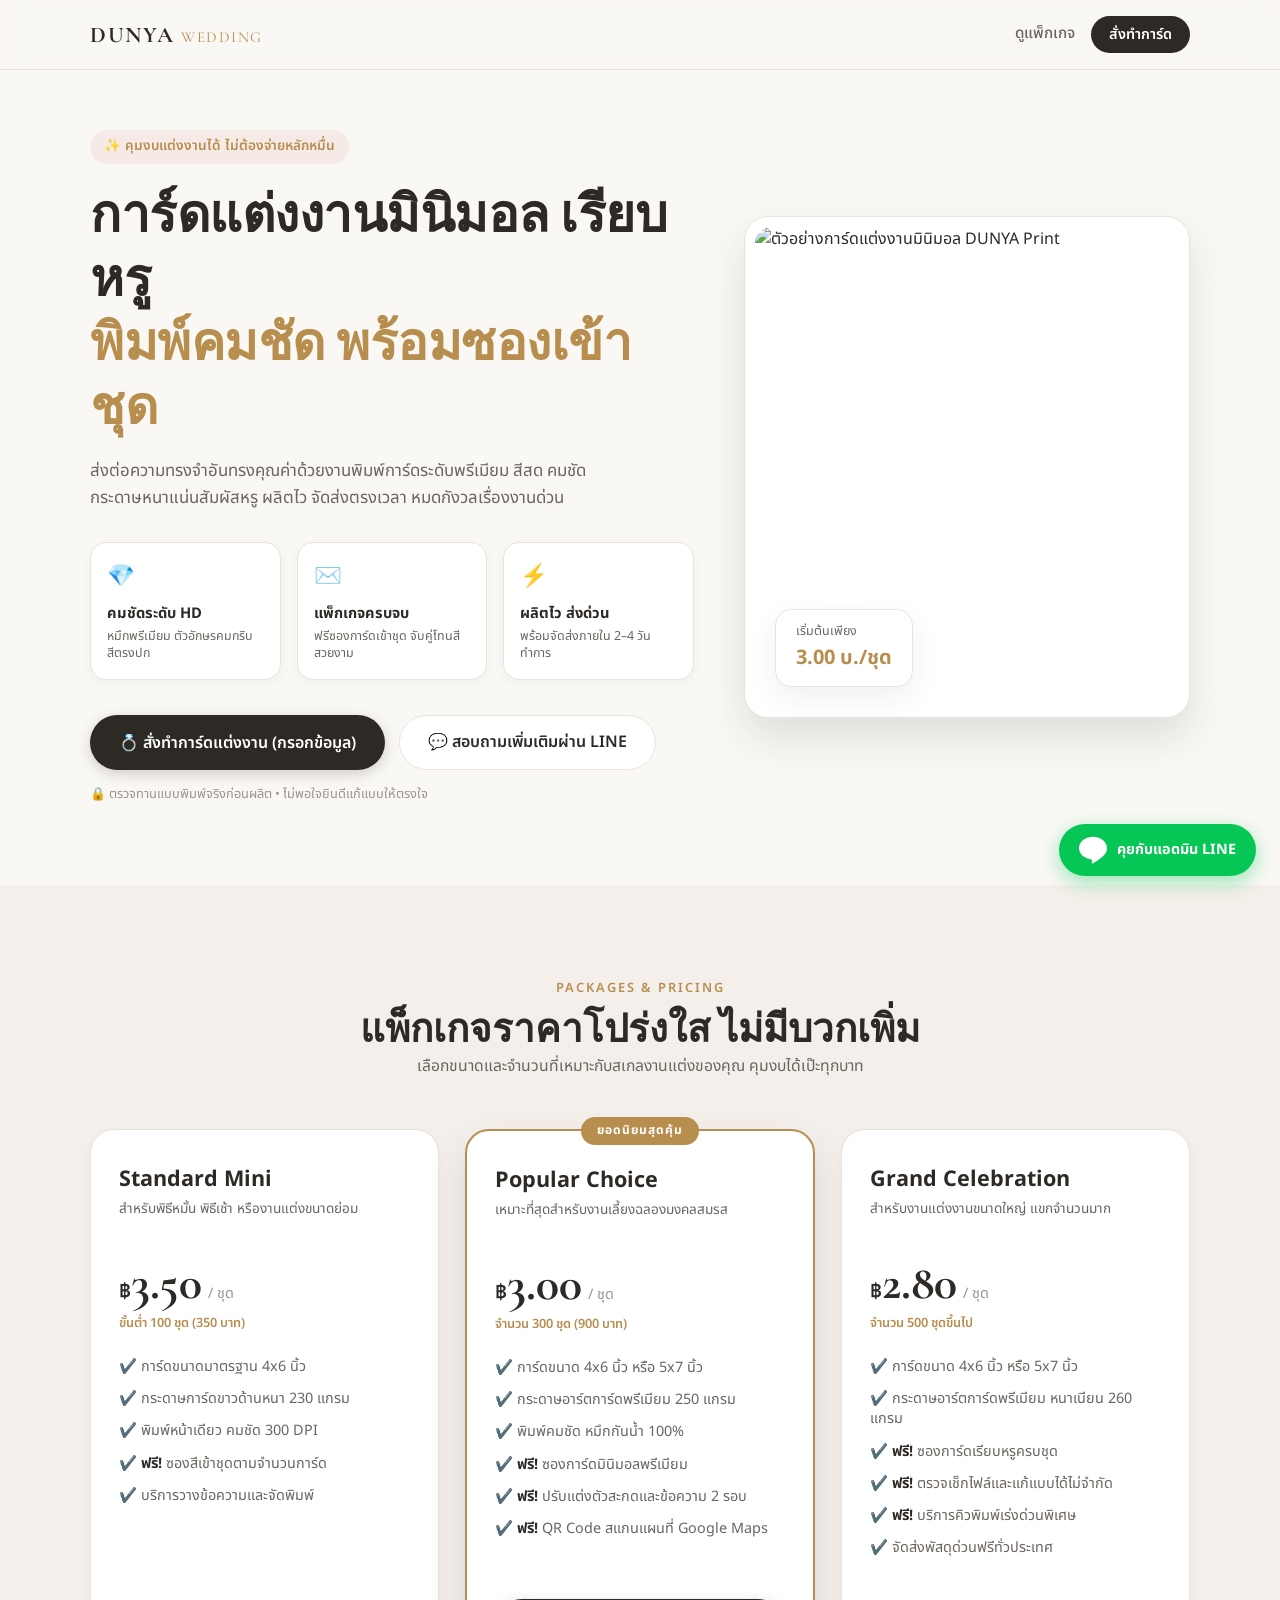
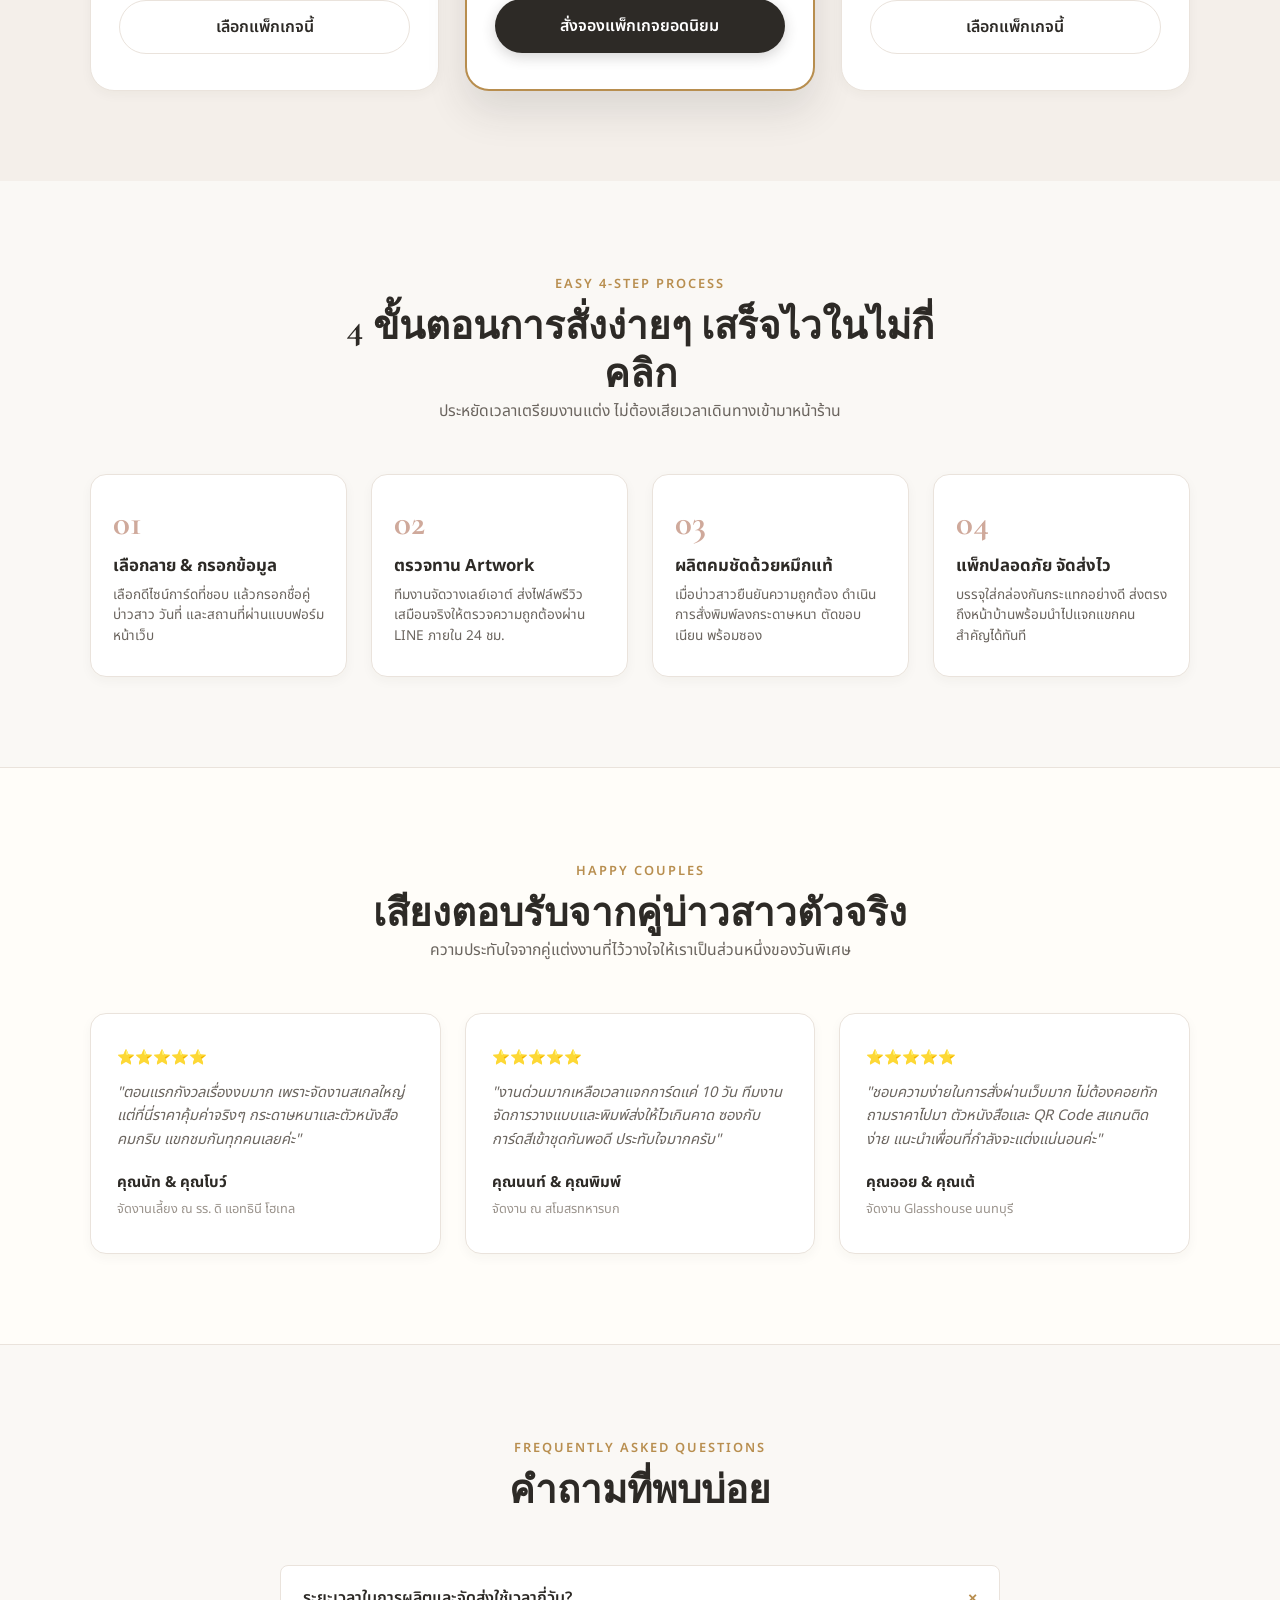
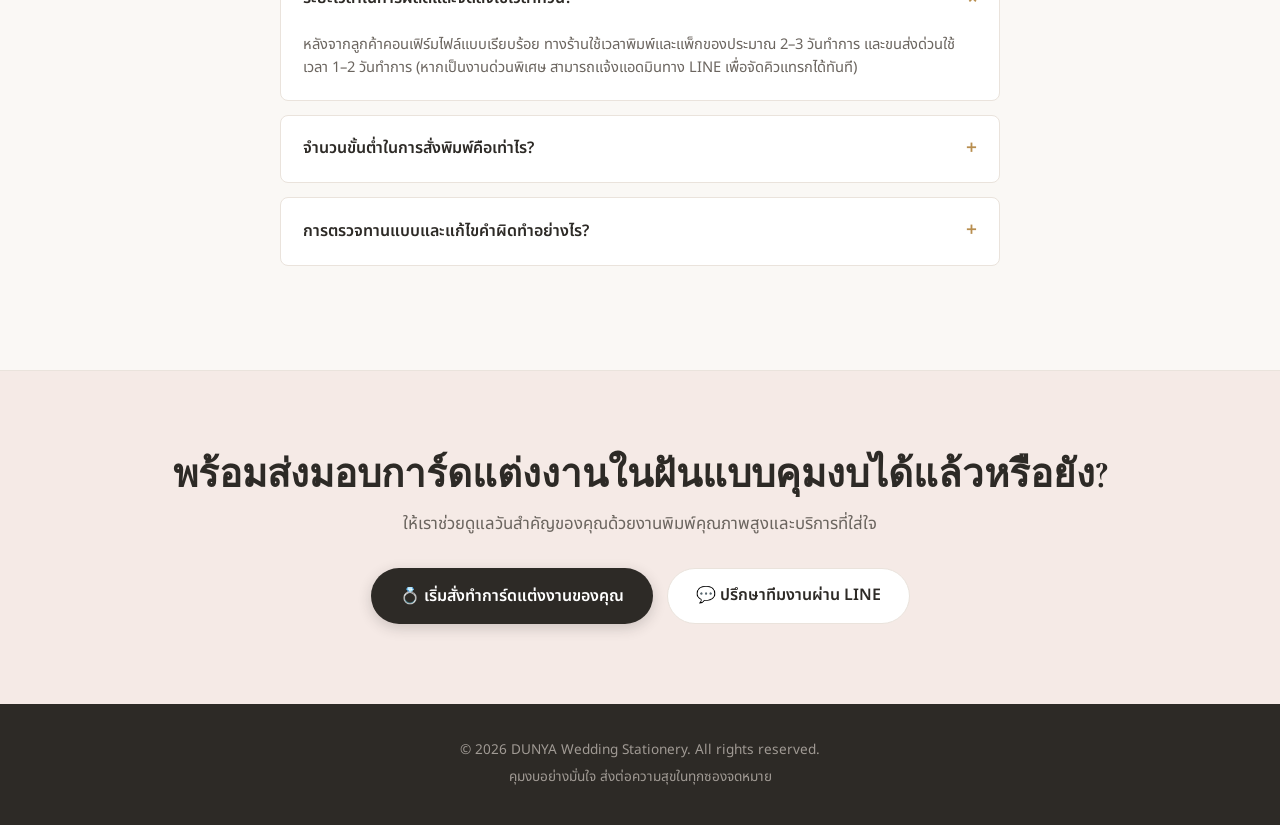
==== commit b9246f91: "Update index.html" ====
--- a/index.html
+++ b/index.html
@@ -2,6 +2,9 @@
 <html lang="th">
 <head>
   <meta charset="UTF-8">
+  <link rel="preconnect" href="https://fonts.googleapis.com">
+<link rel="preconnect" href="https://fonts.gstatic.com" crossorigin>
+<link href="https://fonts.googleapis.com/css2?family=Inter:wght@500;700;800&family=Noto+Sans+Thai:wght@300;400;600;700&display=swap" rel="stylesheet">
   <meta name="viewport" content="width=device-width, initial-scale=1.0">
   <title>การ์ดแต่งงานมินิมอล เรียบหรู คุมงบได้ พร้อมซองเข้าชุด | DUNYA Print</title>
   <meta name="description" content="บริการพิมพ์การ์ดแต่งงานคุณภาพพรีเมียม คมชัด สีไม่ลอก เริ่มต้นสบายกระเป๋า พร้อมซองเข้าชุด การันตีผลิตไว งานด่วนทันใจ">
--- a/style.css
+++ b/style.css
@@ -0,0 +1,797 @@
+/* ==========================================================================
+   Variables & Design System
+   ========================================================================== */
+:root {
+  --bg-main: #FAF8F5;
+  --bg-card: #FFFFFF;
+  --bg-subtle: #F4EFEA;
+  
+  --text-main: #2D2A26;
+  --text-muted: #6B655F;
+  --text-light: #9B948D;
+  
+  --accent-gold: #B88E4F;
+  --accent-gold-hover: #9E7538;
+  --accent-rose: #CFA99B;
+  --accent-rose-soft: #F5EAE6;
+  --line-color: #06C755;
+  
+  --border-color: #EAE3DC;
+  --shadow-sm: 0 4px 12px rgba(45, 42, 38, 0.04);
+  --shadow-md: 0 10px 30px rgba(45, 42, 38, 0.07);
+  --shadow-lg: 0 20px 40px rgba(45, 42, 38, 0.12);
+  
+  --font-heading: 'Cormorant Garamond', serif;
+  --font-body: 'Noto Sans Thai', -apple-system, BlinkMacSystemFont, sans-serif;
+  --radius-sm: 8px;
+  --radius-md: 16px;
+  --radius-lg: 24px;
+}
+
+/* ==========================================================================
+   Reset & Base Styles
+   ========================================================================== */
+*, *::before, *::after {
+  box-sizing: border-box;
+  margin: 0;
+  padding: 0;
+}
+
+html {
+  scroll-behavior: smooth;
+}
+
+body {
+  background-color: var(--bg-main);
+  color: var(--text-main);
+  font-family: var(--font-body);
+  line-height: 1.6;
+  -webkit-font-smoothing: antialiased;
+}
+
+.container {
+  width: 100%;
+  max-width: 1140px;
+  margin: 0 auto;
+  padding: 0 20px;
+}
+
+h1, h2, h3, h4 {
+  color: var(--text-main);
+  font-weight: 700;
+  line-height: 1.25;
+}
+
+h1 {
+  font-family: var(--font-heading);
+  font-size: clamp(2.2rem, 4vw, 3.4rem);
+  letter-spacing: -0.5px;
+}
+
+h2 {
+  font-family: var(--font-heading);
+  font-size: clamp(1.8rem, 3vw, 2.5rem);
+}
+
+p {
+  color: var(--text-muted);
+  font-size: 0.98rem;
+}
+
+.text-gold {
+  color: var(--accent-gold);
+}
+
+.eyebrow {
+  display: inline-block;
+  font-size: 0.8rem;
+  letter-spacing: 2px;
+  color: var(--accent-gold);
+  font-weight: 600;
+  text-transform: uppercase;
+  margin-bottom: 8px;
+}
+
+.section-title {
+  text-align: center;
+  max-width: 640px;
+  margin: 0 auto 50px;
+}
+
+.text-center {
+  text-align: center;
+}
+
+/* ==========================================================================
+   Navigation
+   ========================================================================== */
+.navbar {
+  position: sticky;
+  top: 0;
+  background: rgba(250, 248, 245, 0.88);
+  backdrop-filter: blur(10px);
+  border-bottom: 1px solid var(--border-color);
+  z-index: 100;
+}
+
+.nav-container {
+  display: flex;
+  justify-content: space-between;
+  align-items: center;
+  max-width: 1140px;
+  margin: 0 auto;
+  padding: 16px 20px;
+}
+
+.brand-logo {
+  font-family: var(--font-heading);
+  font-size: 1.4rem;
+  font-weight: 700;
+  text-decoration: none;
+  color: var(--text-main);
+  letter-spacing: 1.5px;
+}
+
+.brand-logo span {
+  color: var(--accent-gold);
+  font-size: 0.95rem;
+  font-weight: 400;
+}
+
+.nav-actions {
+  display: flex;
+  align-items: center;
+  gap: 16px;
+}
+
+.btn-text {
+  text-decoration: none;
+  color: var(--text-muted);
+  font-weight: 500;
+  font-size: 0.95rem;
+  transition: color 0.2s ease;
+}
+
+.btn-text:hover {
+  color: var(--text-main);
+}
+
+/* ==========================================================================
+   Buttons
+   ========================================================================== */
+button, .btn-primary, .btn-secondary, .btn-outline {
+  font-family: var(--font-body);
+  font-size: 1rem;
+  font-weight: 600;
+  border-radius: 40px;
+  padding: 14px 28px;
+  cursor: pointer;
+  display: inline-flex;
+  align-items: center;
+  justify-content: center;
+  text-decoration: none;
+  transition: all 0.25s ease;
+  border: 1px solid transparent;
+}
+
+.btn-primary {
+  background: var(--text-main);
+  color: #ffffff;
+  box-shadow: 0 4px 14px rgba(45, 42, 38, 0.2);
+}
+
+.btn-primary:hover {
+  background: var(--accent-gold);
+  transform: translateY(-2px);
+  box-shadow: 0 6px 20px rgba(184, 142, 79, 0.3);
+}
+
+.btn-primary-small {
+  padding: 8px 18px;
+  font-size: 0.9rem;
+  background: var(--text-main);
+  color: #fff;
+  border-radius: 30px;
+  border: none;
+}
+
+.btn-primary-small:hover {
+  background: var(--accent-gold);
+}
+
+.btn-secondary {
+  background: #ffffff;
+  color: var(--text-main);
+  border-color: var(--border-color);
+}
+
+.btn-secondary:hover {
+  border-color: var(--accent-gold);
+  color: var(--accent-gold);
+  transform: translateY(-2px);
+}
+
+.btn-outline {
+  background: transparent;
+  color: var(--text-main);
+  border-color: var(--border-color);
+  width: 100%;
+}
+
+.btn-outline:hover {
+  background: var(--text-main);
+  color: #ffffff;
+}
+
+/* ==========================================================================
+   Hero Section
+   ========================================================================== */
+.hero-section {
+  padding: 60px 0 80px;
+}
+
+.hero-grid {
+  display: grid;
+  grid-template-columns: 1.15fr 0.85fr;
+  gap: 50px;
+  align-items: center;
+}
+
+.badge-pill {
+  display: inline-block;
+  background: var(--accent-rose-soft);
+  color: var(--accent-gold);
+  padding: 6px 14px;
+  border-radius: 20px;
+  font-size: 0.85rem;
+  font-weight: 600;
+  margin-bottom: 20px;
+}
+
+.hero-subtext {
+  font-size: 1.05rem;
+  margin: 18px 0 30px;
+  max-width: 520px;
+}
+
+.hero-usp-grid {
+  display: grid;
+  grid-template-columns: repeat(3, 1fr);
+  gap: 16px;
+  margin-bottom: 35px;
+}
+
+.usp-card {
+  background: var(--bg-card);
+  padding: 16px;
+  border-radius: var(--radius-md);
+  border: 1px solid var(--border-color);
+  box-shadow: var(--shadow-sm);
+}
+
+.usp-icon {
+  font-size: 1.4rem;
+  display: inline-block;
+  margin-bottom: 8px;
+}
+
+.usp-card strong {
+  display: block;
+  font-size: 0.92rem;
+  margin-bottom: 2px;
+}
+
+.usp-card p {
+  font-size: 0.78rem;
+  line-height: 1.4;
+}
+
+.hero-cta-group {
+  display: flex;
+  gap: 14px;
+  flex-wrap: wrap;
+}
+
+.guarantee-text {
+  font-size: 0.8rem;
+  color: var(--text-light);
+  margin-top: 14px;
+}
+
+.mockup-frame {
+  position: relative;
+  border-radius: var(--radius-lg);
+  overflow: hidden;
+  box-shadow: var(--shadow-lg);
+  background: #ffffff;
+  padding: 10px;
+  border: 1px solid var(--border-color);
+}
+
+.hero-img {
+  width: 100%;
+  height: 480px;
+  object-fit: cover;
+  border-radius: 16px;
+  display: block;
+}
+
+.floating-badge {
+  position: absolute;
+  bottom: 30px;
+  left: 30px;
+  background: rgba(255, 255, 255, 0.94);
+  backdrop-filter: blur(8px);
+  padding: 12px 20px;
+  border-radius: var(--radius-md);
+  box-shadow: var(--shadow-md);
+  border: 1px solid var(--border-color);
+}
+
+.floating-badge span {
+  display: block;
+  font-size: 0.78rem;
+  color: var(--text-muted);
+}
+
+.floating-badge strong {
+  font-size: 1.25rem;
+  color: var(--accent-gold);
+}
+
+/* ==========================================================================
+   Pricing Section
+   ========================================================================== */
+.pricing-section {
+  padding: 90px 0;
+  background: var(--bg-subtle);
+}
+
+.pricing-grid {
+  display: grid;
+  grid-template-columns: repeat(3, 1fr);
+  gap: 26px;
+  align-items: stretch;
+}
+
+.pricing-card {
+  background: var(--bg-card);
+  border-radius: var(--radius-lg);
+  padding: 36px 28px;
+  border: 1px solid var(--border-color);
+  box-shadow: var(--shadow-sm);
+  display: flex;
+  flex-direction: column;
+  position: relative;
+  transition: transform 0.25s ease;
+}
+
+.pricing-card:hover {
+  transform: translateY(-5px);
+}
+
+.pricing-card.featured {
+  border: 2px solid var(--accent-gold);
+  box-shadow: var(--shadow-lg);
+}
+
+.ribbon {
+  position: absolute;
+  top: -14px;
+  left: 50%;
+  transform: translateX(-50%);
+  background: var(--accent-gold);
+  color: #fff;
+  font-size: 0.75rem;
+  font-weight: 700;
+  letter-spacing: 1px;
+  padding: 4px 16px;
+  border-radius: 20px;
+  text-transform: uppercase;
+}
+
+.package-header h3 {
+  font-size: 1.35rem;
+  margin-bottom: 6px;
+}
+
+.package-desc {
+  font-size: 0.85rem;
+  min-height: 40px;
+}
+
+.price-display {
+  margin: 20px 0 4px;
+  display: flex;
+  align-items: baseline;
+}
+
+.price-display .currency {
+  font-size: 1.3rem;
+  font-weight: 600;
+}
+
+.price-display .amount {
+  font-family: var(--font-heading);
+  font-size: 3rem;
+  font-weight: 700;
+  color: var(--text-main);
+  line-height: 1;
+}
+
+.price-display .unit {
+  font-size: 0.9rem;
+  color: var(--text-light);
+  margin-left: 6px;
+}
+
+.min-qty {
+  font-size: 0.8rem;
+  color: var(--accent-gold);
+  font-weight: 600;
+  margin-bottom: 24px;
+}
+
+.feature-list {
+  list-style: none;
+  margin-bottom: 30px;
+  flex-grow: 1;
+}
+
+.feature-list li {
+  font-size: 0.9rem;
+  color: var(--text-muted);
+  margin-bottom: 12px;
+  line-height: 1.4;
+}
+
+.feature-list li strong {
+  color: var(--text-main);
+}
+
+/* ==========================================================================
+   Steps Section
+   ========================================================================== */
+.steps-section {
+  padding: 90px 0;
+}
+
+.steps-grid {
+  display: grid;
+  grid-template-columns: repeat(4, 1fr);
+  gap: 24px;
+}
+
+.step-card {
+  background: var(--bg-card);
+  padding: 30px 22px;
+  border-radius: var(--radius-md);
+  border: 1px solid var(--border-color);
+  box-shadow: var(--shadow-sm);
+  position: relative;
+}
+
+.step-number {
+  font-family: var(--font-heading);
+  font-size: 2.2rem;
+  font-weight: 700;
+  color: var(--accent-rose);
+  line-height: 1;
+  margin-bottom: 16px;
+}
+
+.step-card h4 {
+  font-size: 1.05rem;
+  margin-bottom: 8px;
+}
+
+.step-card p {
+  font-size: 0.85rem;
+  line-height: 1.5;
+}
+
+/* ==========================================================================
+   Reviews Section
+   ========================================================================== */
+.reviews-section {
+  padding: 90px 0;
+  background: #FFFDF9;
+  border-top: 1px solid var(--border-color);
+  border-bottom: 1px solid var(--border-color);
+}
+
+.reviews-grid {
+  display: grid;
+  grid-template-columns: repeat(3, 1fr);
+  gap: 24px;
+}
+
+.review-card {
+  background: var(--bg-card);
+  padding: 32px 26px;
+  border-radius: var(--radius-md);
+  border: 1px solid var(--border-color);
+  box-shadow: var(--shadow-sm);
+  display: flex;
+  flex-direction: column;
+}
+
+.stars {
+  font-size: 0.9rem;
+  margin-bottom: 12px;
+}
+
+.review-comment {
+  font-style: italic;
+  font-size: 0.92rem;
+  color: var(--text-muted);
+  flex-grow: 1;
+  margin-bottom: 20px;
+}
+
+.reviewer-meta strong {
+  display: block;
+  font-size: 0.95rem;
+}
+
+.reviewer-meta span {
+  font-size: 0.8rem;
+  color: var(--text-light);
+}
+
+/* ==========================================================================
+   FAQ Section
+   ========================================================================== */
+.faq-section {
+  padding: 90px 0;
+}
+
+.faq-container {
+  max-width: 760px;
+}
+
+.accordion-item {
+  background: var(--bg-card);
+  border: 1px solid var(--border-color);
+  border-radius: var(--radius-sm);
+  margin-bottom: 14px;
+  overflow: hidden;
+}
+
+.accordion-header {
+  padding: 18px 22px;
+  font-weight: 600;
+  cursor: pointer;
+  display: flex;
+  justify-content: space-between;
+  align-items: center;
+  list-style: none;
+  user-select: none;
+}
+
+.accordion-header::-webkit-details-marker {
+  display: none;
+}
+
+.accordion-header .icon {
+  font-size: 1.2rem;
+  color: var(--accent-gold);
+  transition: transform 0.2s ease;
+}
+
+.accordion-item[open] .accordion-header .icon {
+  transform: rotate(45deg);
+}
+
+.accordion-body {
+  padding: 0 22px 20px;
+  font-size: 0.92rem;
+  color: var(--text-muted);
+  line-height: 1.6;
+}
+
+/* ==========================================================================
+   Final CTA & Footer
+   ========================================================================== */
+.final-cta-section {
+  padding: 80px 0;
+  background: var(--accent-rose-soft);
+  border-top: 1px solid var(--border-color);
+}
+
+.final-cta-section h2 {
+  margin-bottom: 12px;
+}
+
+.final-cta-section p {
+  margin-bottom: 30px;
+  font-size: 1.05rem;
+}
+
+.cta-actions {
+  display: flex;
+  justify-content: center;
+  gap: 14px;
+  flex-wrap: wrap;
+}
+
+.footer {
+  background: var(--text-main);
+  color: #ffffff;
+  padding: 36px 0;
+  text-align: center;
+}
+
+.footer p {
+  color: #A09A94;
+  font-size: 0.85rem;
+}
+
+.footer-note {
+  margin-top: 6px;
+  font-size: 0.78rem;
+}
+
+/* ==========================================================================
+   Floating LINE Button
+   ========================================================================== */
+.floating-line-btn {
+  position: fixed;
+  bottom: 24px;
+  right: 24px;
+  background-color: var(--line-color);
+  color: #ffffff;
+  border-radius: 50px;
+  padding: 12px 20px;
+  display: flex;
+  align-items: center;
+  gap: 10px;
+  text-decoration: none;
+  font-weight: 700;
+  font-size: 0.9rem;
+  box-shadow: 0 6px 20px rgba(6, 199, 85, 0.4);
+  z-index: 99;
+  transition: transform 0.2s ease, box-shadow 0.2s ease;
+}
+
+.floating-line-btn:hover {
+  transform: translateY(-3px);
+  box-shadow: 0 8px 24px rgba(6, 199, 85, 0.5);
+}
+
+/* ==========================================================================
+   Modal (Notion Form Popup)
+   ========================================================================== */
+.modal-backdrop {
+  position: fixed;
+  inset: 0;
+  background: rgba(20, 18, 16, 0.65);
+  backdrop-filter: blur(4px);
+  display: flex;
+  align-items: center;
+  justify-content: center;
+  padding: 16px;
+  z-index: 1000;
+  opacity: 0;
+  visibility: hidden;
+  transition: opacity 0.25s ease, visibility 0.25s ease;
+}
+
+.modal-backdrop.active {
+  opacity: 1;
+  visibility: visible;
+}
+
+.modal-dialog {
+  background: #ffffff;
+  width: 100%;
+  max-width: 680px;
+  height: 85vh;
+  border-radius: var(--radius-lg);
+  box-shadow: var(--shadow-lg);
+  display: flex;
+  flex-direction: column;
+  overflow: hidden;
+  transform: translateY(20px);
+  transition: transform 0.25s ease;
+}
+
+.modal-backdrop.active .modal-dialog {
+  transform: translateY(0);
+}
+
+.modal-header {
+  display: flex;
+  justify-content: space-between;
+  align-items: center;
+  padding: 18px 24px;
+  border-bottom: 1px solid var(--border-color);
+  background: var(--bg-main);
+}
+
+.modal-title {
+  font-size: 1.15rem;
+}
+
+.modal-subtitle {
+  font-size: 0.8rem;
+  color: var(--text-light);
+}
+
+.close-modal-btn {
+  background: none;
+  border: none;
+  font-size: 1.8rem;
+  color: var(--text-muted);
+  cursor: pointer;
+  padding: 4px;
+  line-height: 1;
+}
+
+.close-modal-btn:hover {
+  color: var(--text-main);
+}
+
+.modal-body {
+  flex-grow: 1;
+  background: #ffffff;
+}
+
+.modal-body iframe {
+  width: 100%;
+  height: 100%;
+  border: none;
+}
+
+/* ==========================================================================
+   Responsive Breakpoints
+   ========================================================================== */
+@media (max-width: 992px) {
+  .hero-grid {
+    grid-template-columns: 1fr;
+    gap: 40px;
+    text-align: center;
+  }
+  
+  .hero-subtext {
+    margin: 18px auto 30px;
+  }
+  
+  .hero-usp-grid {
+    text-align: left;
+  }
+  
+  .hero-cta-group {
+    justify-content: center;
+  }
+  
+  .pricing-grid,
+  .reviews-grid {
+    grid-template-columns: 1fr;
+    max-width: 480px;
+    margin: 0 auto;
+  }
+
+  .steps-grid {
+    grid-template-columns: repeat(2, 1fr);
+  }
+}
+
+@media (max-width: 600px) {
+  .hero-usp-grid {
+    grid-template-columns: 1fr;
+  }
+  
+  .steps-grid {
+    grid-template-columns: 1fr;
+  }
+  
+  .floating-line-btn span {
+    display: none;
+  }
+  
+  .floating-line-btn {
+    padding: 14px;
+    border-radius: 50%;
+  }
+}
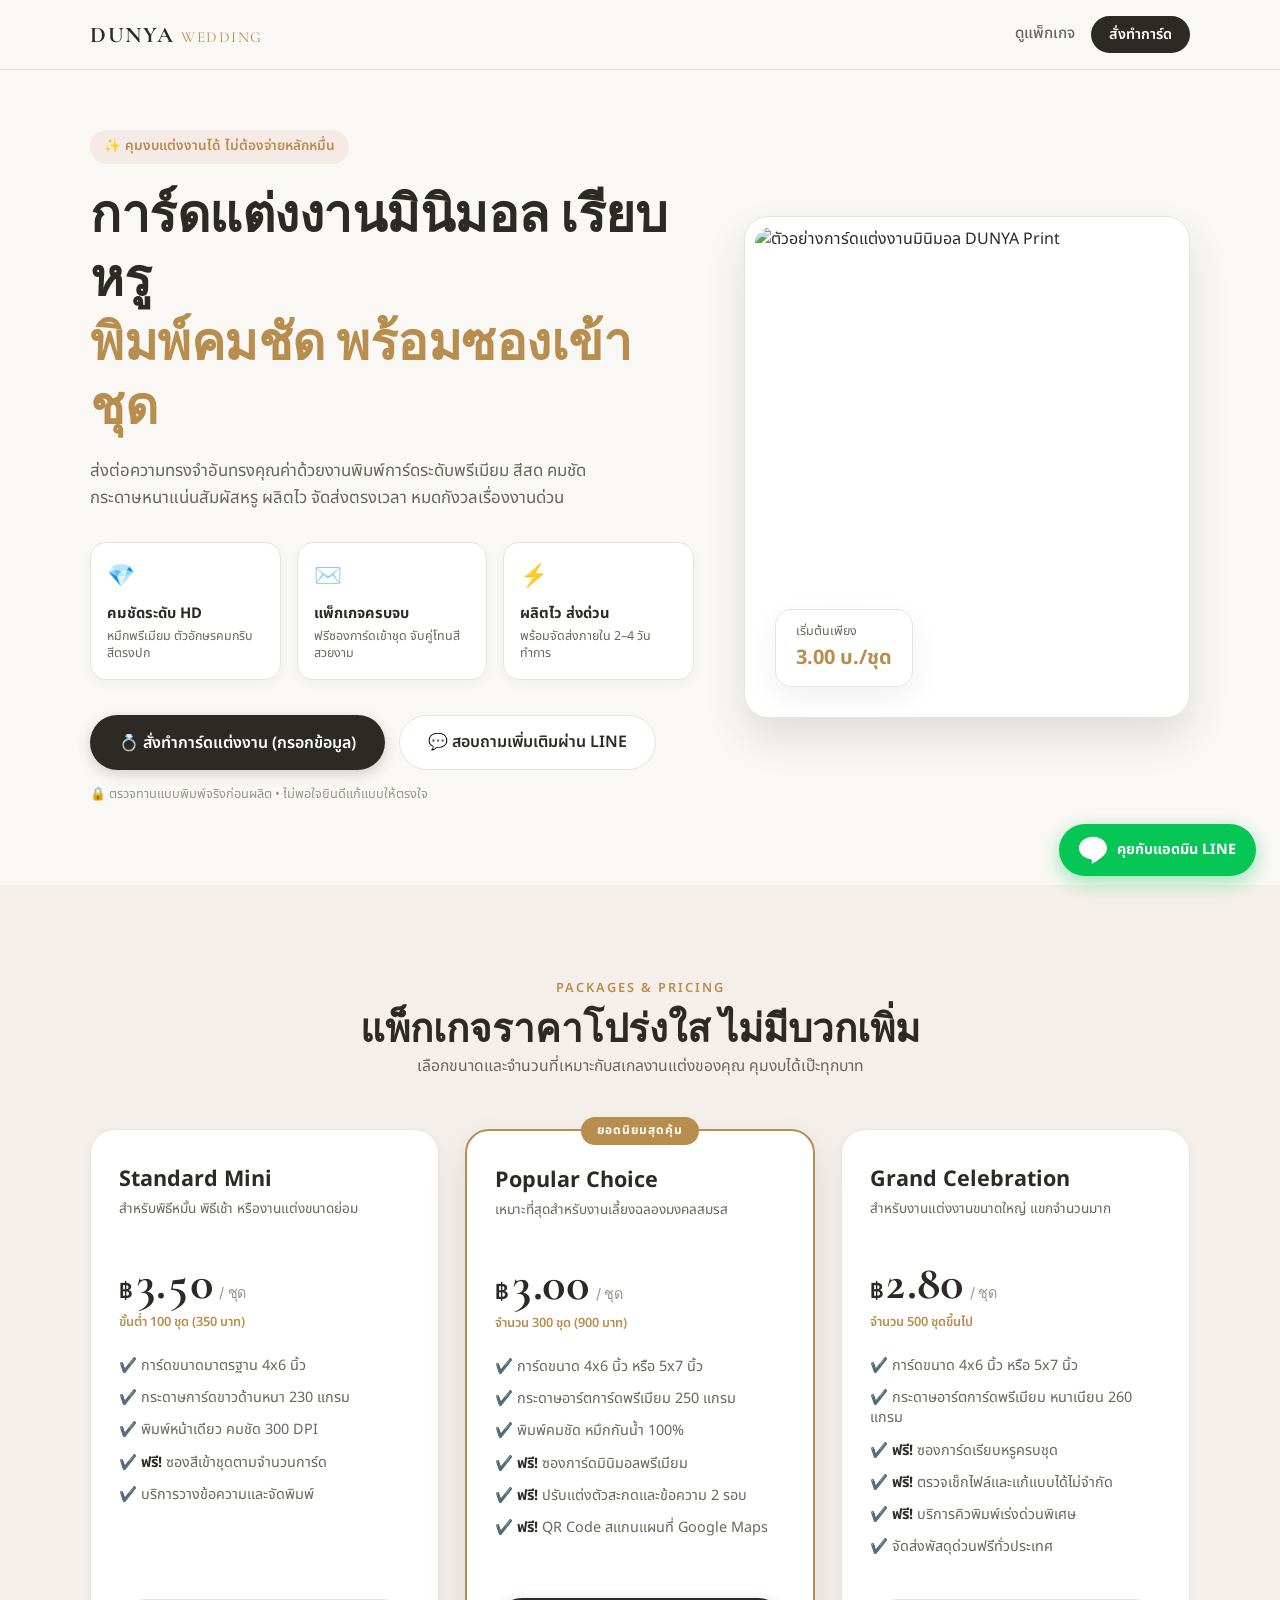
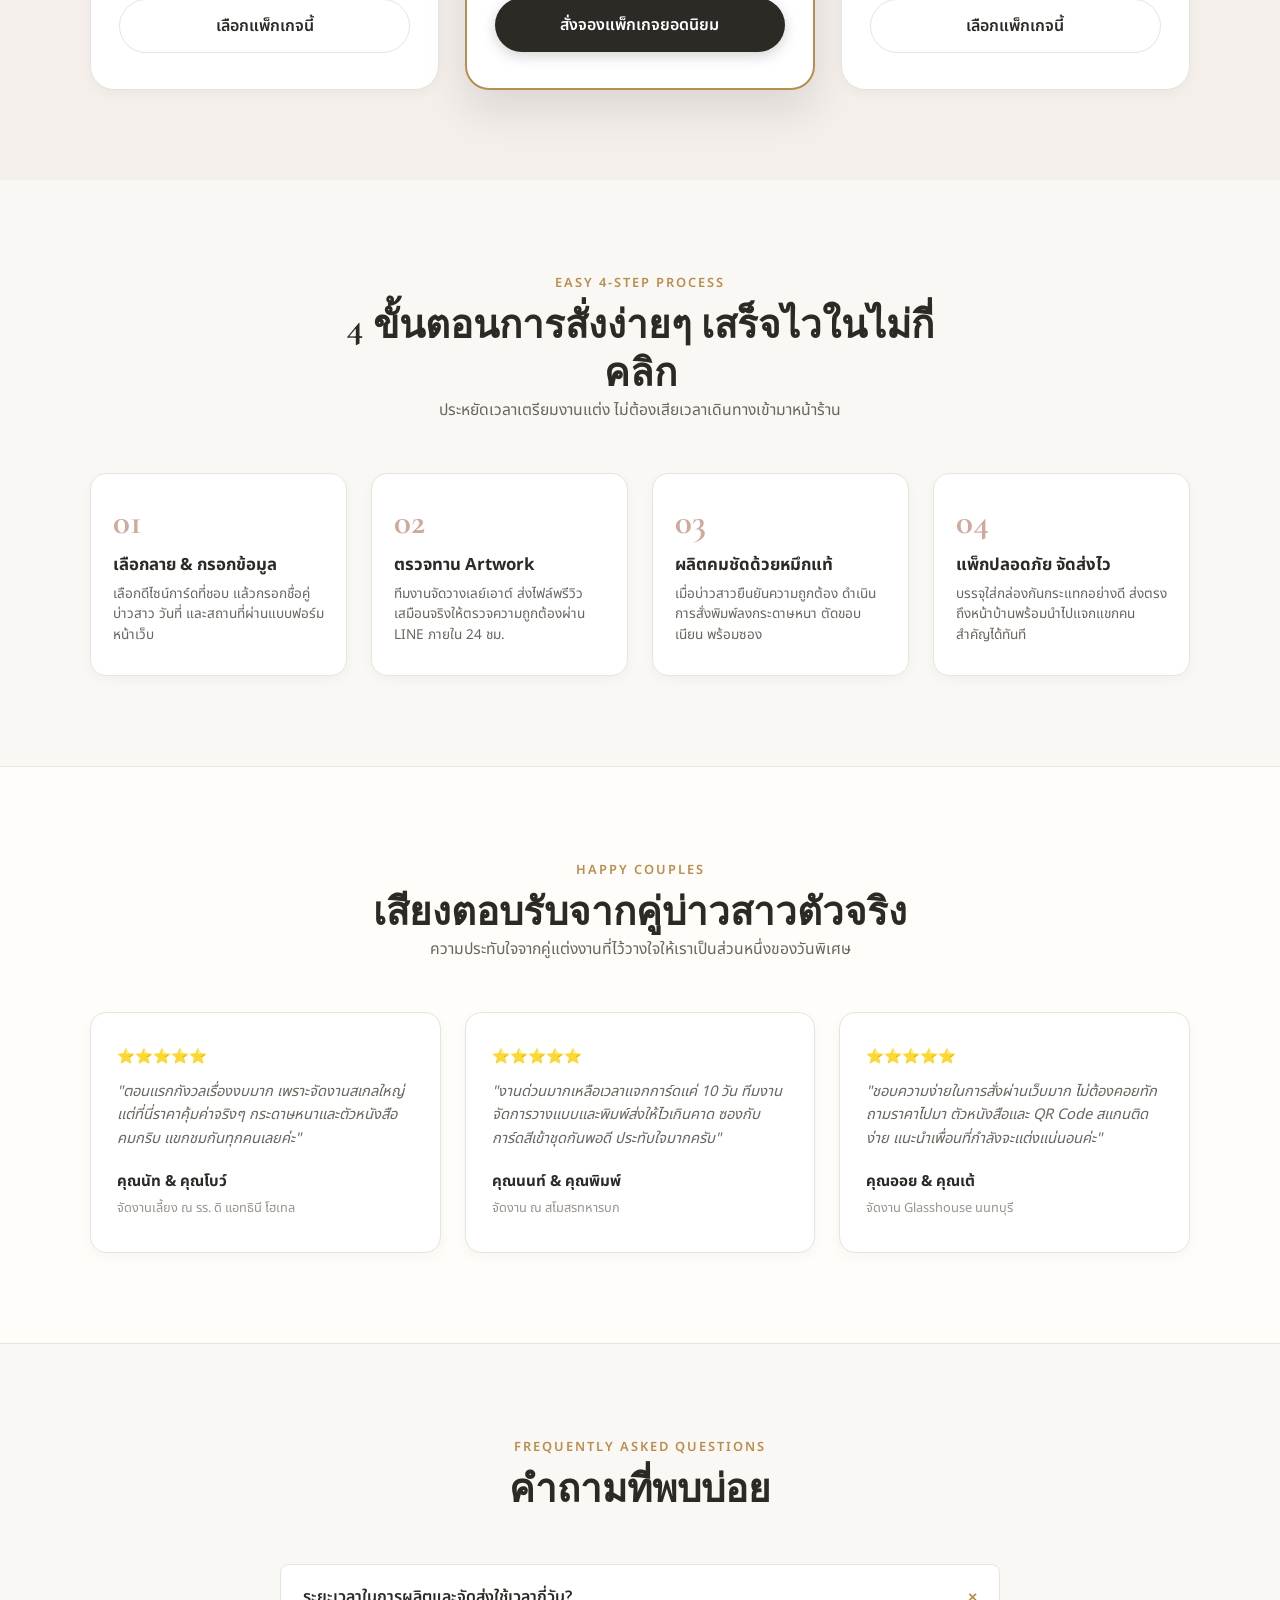
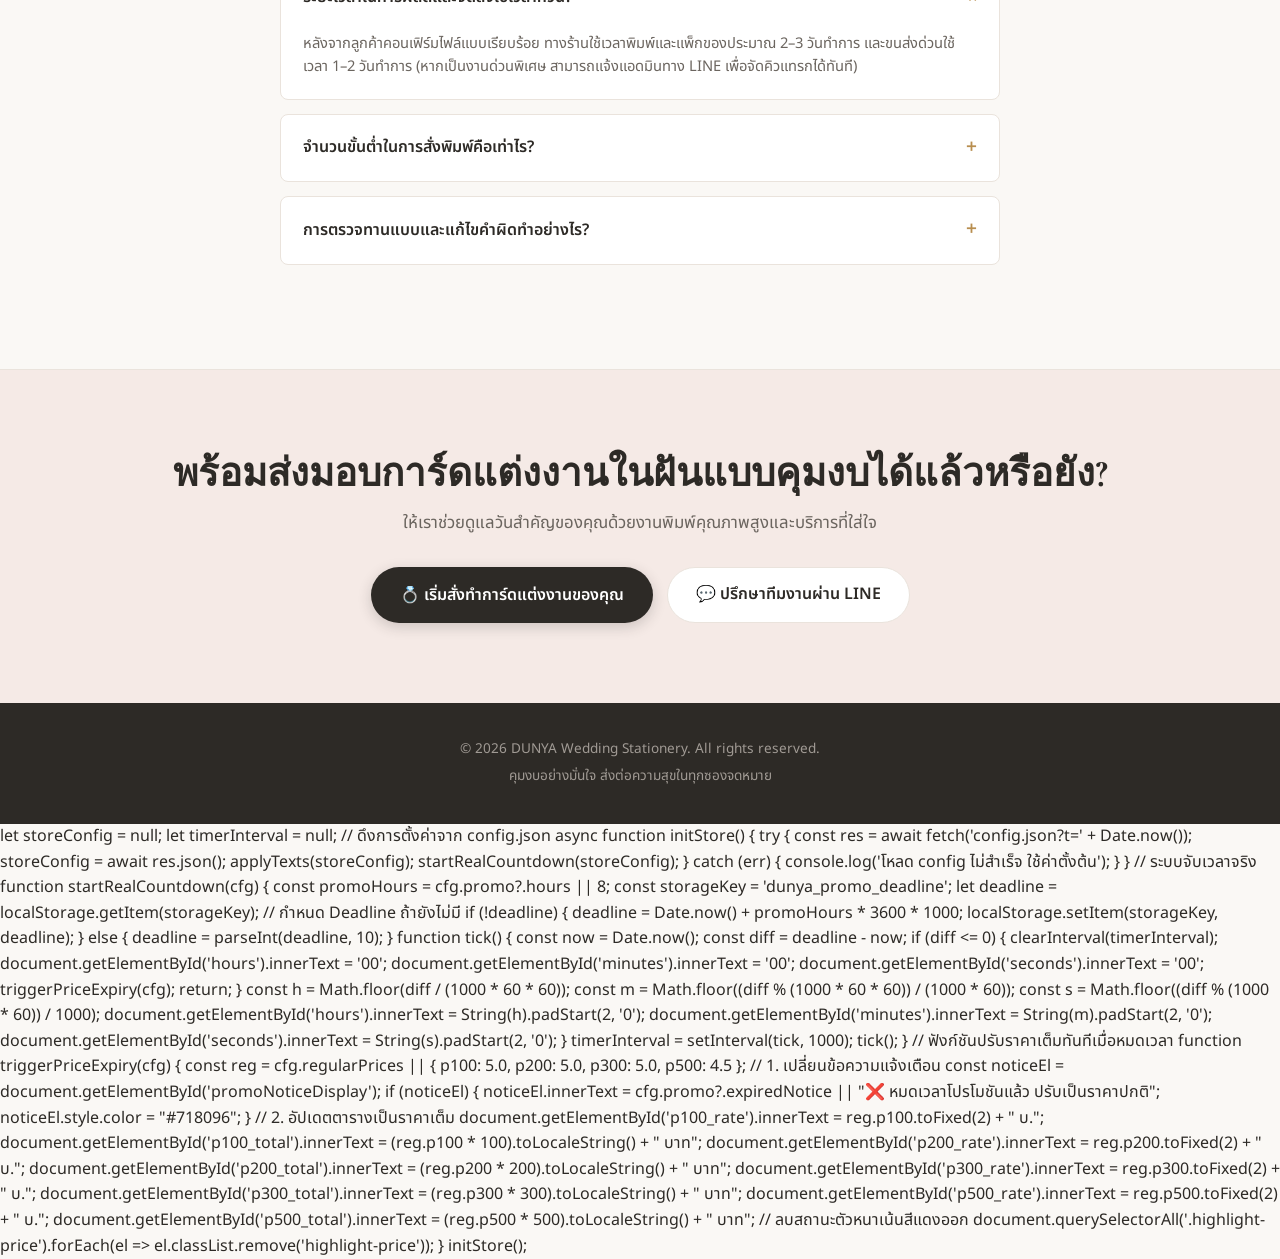
==== commit 762df9c5: "Update index.html" ====
--- a/index.html
+++ b/index.html
@@ -332,6 +332,89 @@
     </div>
   </div>
 
-  <script src="script.js"></script>
+  let storeConfig = null;
+let timerInterval = null;
+
+// ดึงการตั้งค่าจาก config.json
+async function initStore() {
+  try {
+    const res = await fetch('config.json?t=' + Date.now());
+    storeConfig = await res.json();
+    applyTexts(storeConfig);
+    startRealCountdown(storeConfig);
+  } catch (err) {
+    console.log('โหลด config ไม่สำเร็จ ใช้ค่าตั้งต้น');
+  }
+}
+
+// ระบบจับเวลาจริง
+function startRealCountdown(cfg) {
+  const promoHours = cfg.promo?.hours || 8;
+  const storageKey = 'dunya_promo_deadline';
+  let deadline = localStorage.getItem(storageKey);
+
+  // กำหนด Deadline ถ้ายังไม่มี
+  if (!deadline) {
+    deadline = Date.now() + promoHours * 3600 * 1000;
+    localStorage.setItem(storageKey, deadline);
+  } else {
+    deadline = parseInt(deadline, 10);
+  }
+
+  function tick() {
+    const now = Date.now();
+    const diff = deadline - now;
+
+    if (diff <= 0) {
+      clearInterval(timerInterval);
+      document.getElementById('hours').innerText = '00';
+      document.getElementById('minutes').innerText = '00';
+      document.getElementById('seconds').innerText = '00';
+      triggerPriceExpiry(cfg);
+      return;
+    }
+
+    const h = Math.floor(diff / (1000 * 60 * 60));
+    const m = Math.floor((diff % (1000 * 60 * 60)) / (1000 * 60));
+    const s = Math.floor((diff % (1000 * 60)) / 1000);
+
+    document.getElementById('hours').innerText = String(h).padStart(2, '0');
+    document.getElementById('minutes').innerText = String(m).padStart(2, '0');
+    document.getElementById('seconds').innerText = String(s).padStart(2, '0');
+  }
+
+  timerInterval = setInterval(tick, 1000);
+  tick();
+}
+
+// ฟังก์ชันปรับราคาเต็มทันทีเมื่อหมดเวลา
+function triggerPriceExpiry(cfg) {
+  const reg = cfg.regularPrices || { p100: 5.0, p200: 5.0, p300: 5.0, p500: 4.5 };
+  
+  // 1. เปลี่ยนข้อความแจ้งเตือน
+  const noticeEl = document.getElementById('promoNoticeDisplay');
+  if (noticeEl) {
+    noticeEl.innerText = cfg.promo?.expiredNotice || "❌ หมดเวลาโปรโมชันแล้ว ปรับเป็นราคาปกติ";
+    noticeEl.style.color = "#718096";
+  }
+
+  // 2. อัปเดตตารางเป็นราคาเต็ม
+  document.getElementById('p100_rate').innerText = reg.p100.toFixed(2) + " บ.";
+  document.getElementById('p100_total').innerText = (reg.p100 * 100).toLocaleString() + " บาท";
+
+  document.getElementById('p200_rate').innerText = reg.p200.toFixed(2) + " บ.";
+  document.getElementById('p200_total').innerText = (reg.p200 * 200).toLocaleString() + " บาท";
+
+  document.getElementById('p300_rate').innerText = reg.p300.toFixed(2) + " บ.";
+  document.getElementById('p300_total').innerText = (reg.p300 * 300).toLocaleString() + " บาท";
+
+  document.getElementById('p500_rate').innerText = reg.p500.toFixed(2) + " บ.";
+  document.getElementById('p500_total').innerText = (reg.p500 * 500).toLocaleString() + " บาท";
+
+  // ลบสถานะตัวหนาเน้นสีแดงออก
+  document.querySelectorAll('.highlight-price').forEach(el => el.classList.remove('highlight-price'));
+}
+
+initStore();
 </body>
 </html>
--- a/style.css
+++ b/style.css
@@ -742,7 +742,17 @@
   height: 100%;
   border: none;
 }
-
+/* ล็อกความกว้างตัวเลขไม่ให้กระโดด/สั่น */
+.timer-num,
+.highlight-price,
+table td,
+.step-num,
+.code,
+.price-display {
+  font-family: 'Inter', -apple-system, BlinkMacSystemFont, sans-serif !important;
+  font-variant-numeric: tabular-nums;
+  letter-spacing: -0.02em;
+}
 /* ==========================================================================
    Responsive Breakpoints
    ========================================================================== */
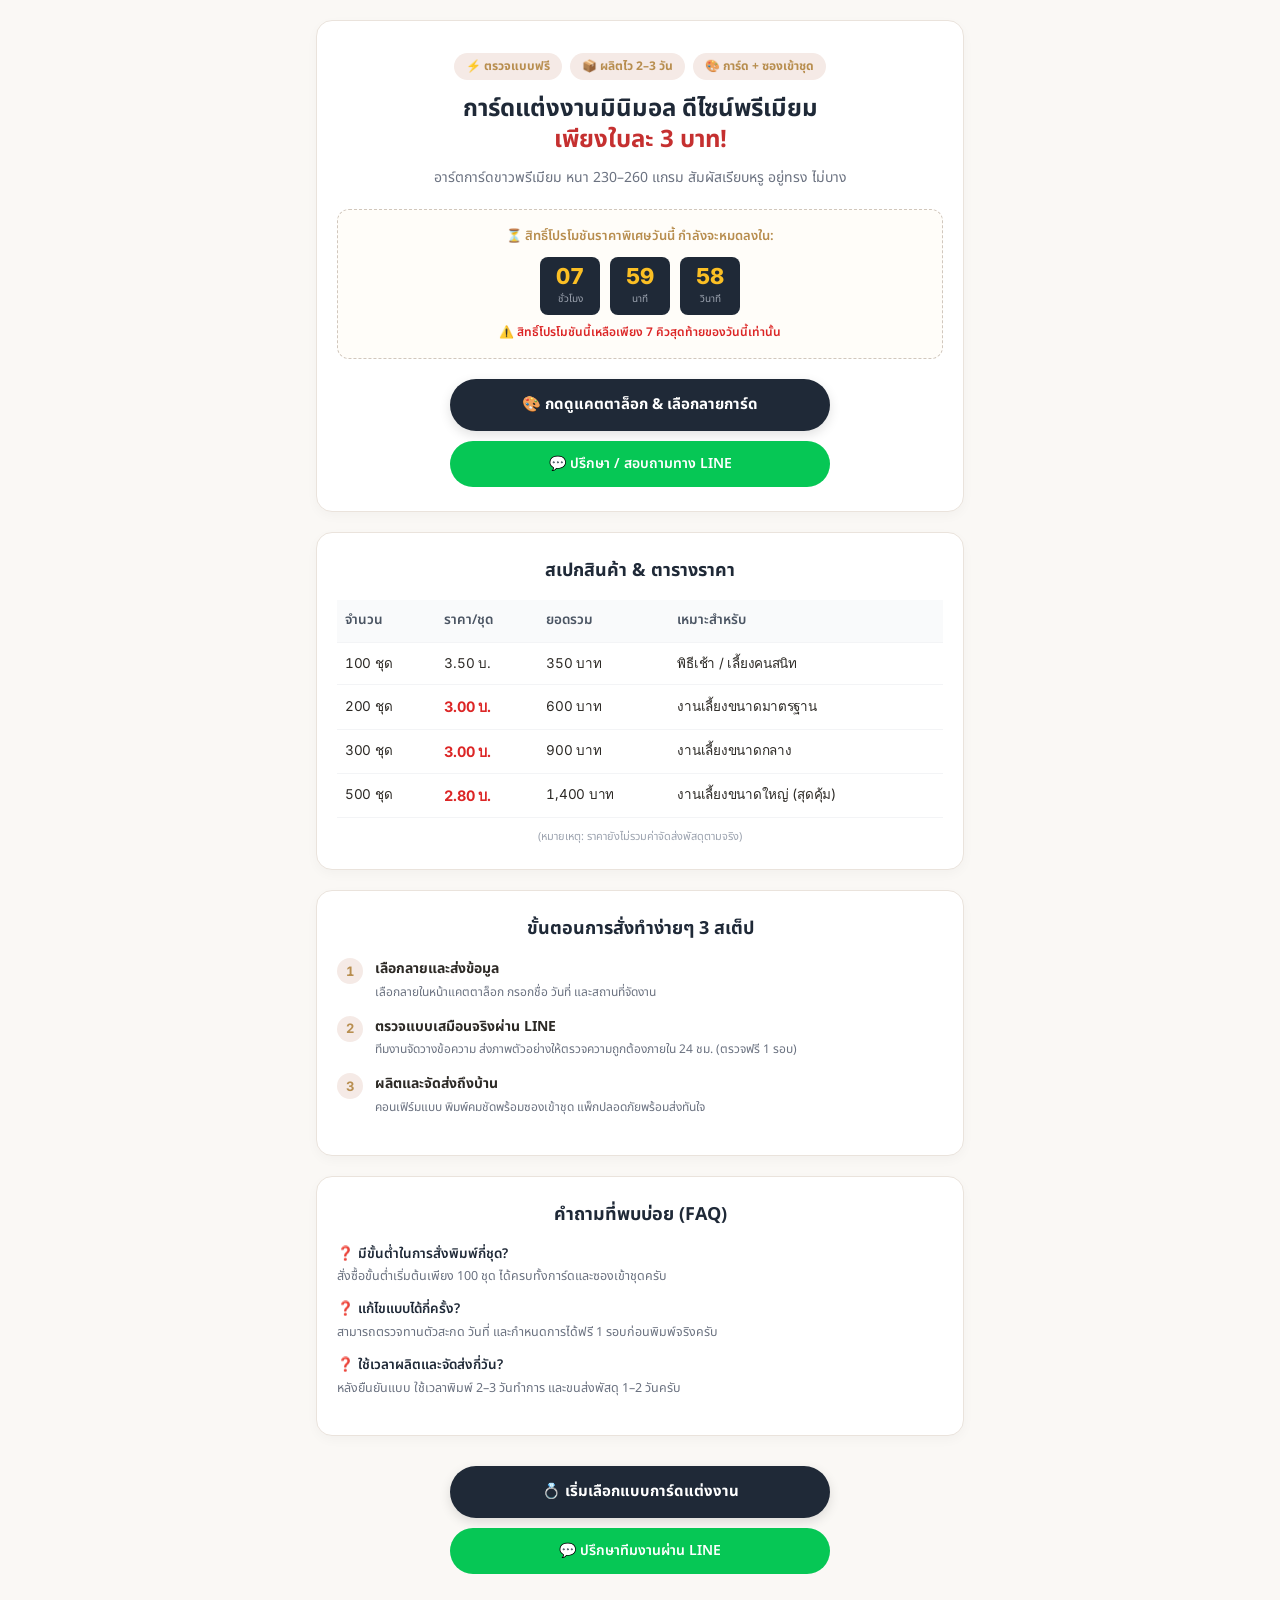
==== commit 194d8148: "Update index.html" ====
--- a/index.html
+++ b/index.html
@@ -2,419 +2,323 @@
 <html lang="th">
 <head>
   <meta charset="UTF-8">
-  <link rel="preconnect" href="https://fonts.googleapis.com">
-<link rel="preconnect" href="https://fonts.gstatic.com" crossorigin>
-<link href="https://fonts.googleapis.com/css2?family=Inter:wght@500;700;800&family=Noto+Sans+Thai:wght@300;400;600;700&display=swap" rel="stylesheet">
   <meta name="viewport" content="width=device-width, initial-scale=1.0">
-  <title>การ์ดแต่งงานมินิมอล เรียบหรู คุมงบได้ พร้อมซองเข้าชุด | DUNYA Print</title>
-  <meta name="description" content="บริการพิมพ์การ์ดแต่งงานคุณภาพพรีเมียม คมชัด สีไม่ลอก เริ่มต้นสบายกระเป๋า พร้อมซองเข้าชุด การันตีผลิตไว งานด่วนทันใจ">
+  <title>DUNYA Print - การ์ดแต่งงานมินิมอล ใบละ 3 บาท</title>
   
-  <!-- Fonts -->
+  <!-- ดึงฟอนต์ Inter (เน้นตัวเลขคมชัด ไม่สั่น) และ Noto Sans Thai -->
   <link rel="preconnect" href="https://fonts.googleapis.com">
   <link rel="preconnect" href="https://fonts.gstatic.com" crossorigin>
-  <link href="https://fonts.googleapis.com/css2?family=Cormorant+Garamond:wght@600;700&family=Noto+Sans+Thai:wght@300;400;500;600;700&display=swap" rel="stylesheet">
-  
-  <link rel="stylesheet" href="style.css">
+  <link href="https://fonts.googleapis.com/css2?family=Inter:wght@500;700;800&family=Noto+Sans+Thai:wght@300;400;500;600;700&display=swap" rel="stylesheet">
+
+  <style>
+    * { box-sizing: border-box; margin: 0; padding: 0; font-family: 'Noto Sans Thai', -apple-system, BlinkMacSystemFont, sans-serif; }
+    body { background-color: #FAF8F5; color: #2D2A26; line-height: 1.6; padding-bottom: 50px; }
+    .container { max-width: 680px; margin: 0 auto; padding: 20px 16px; }
+
+    /* ฟอนต์ตัวเลขล็อกความกว้าง ป้องกันตัวเลขกระโดด */
+    .timer-num, .highlight-price, table td, .step-num, .price-display {
+      font-family: 'Inter', sans-serif !important;
+      font-variant-numeric: tabular-nums;
+      letter-spacing: -0.02em;
+    }
+
+    /* กล่องข้อความและการ์ด */
+    .box { background: #FFFFFF; border-radius: 16px; border: 1px solid #EAE3DC; padding: 24px 20px; margin-bottom: 20px; box-shadow: 0 4px 12px rgba(0,0,0,0.03); }
+    .hero { text-align: center; padding: 32px 20px 24px; }
+    
+    .badge-group { display: flex; flex-wrap: wrap; justify-content: center; gap: 8px; margin-bottom: 14px; }
+    .badge { background: #F5EAE6; color: #B88E4F; font-size: 12px; font-weight: 700; padding: 4px 12px; border-radius: 20px; }
+    
+    h1 { font-size: 24px; color: #1F2937; margin-bottom: 10px; line-height: 1.3; }
+    .subhead { font-size: 14px; color: #6B7280; margin-bottom: 20px; }
+
+    /* ตัวนับเวลาถอยหลังแบบตรวจเวลาจริง */
+    .timer-box { background: #FFFDF9; border: 1px dashed #D1C7BD; border-radius: 12px; padding: 16px; margin: 16px 0 20px; text-align: center; }
+    .timer-title { font-size: 13px; font-weight: 600; color: #B88E4F; margin-bottom: 10px; }
+    .timer-display { display: flex; justify-content: center; gap: 10px; margin-bottom: 8px; }
+    .timer-unit { background: #1F2937; color: #FFFFFF; border-radius: 8px; padding: 8px 12px; min-width: 60px; }
+    .timer-num { font-size: 22px; font-weight: 800; color: #FBBF24; display: block; line-height: 1; }
+    .timer-label { font-size: 10px; color: #9CA3AF; margin-top: 4px; display: block; }
+    .timer-notice { font-size: 12px; font-weight: 600; color: #DC2626; margin-top: 8px; }
+
+    /* ปุ่มกด Call to Action */
+    .btn-primary { display: block; width: 100%; max-width: 380px; margin: 0 auto 10px; background: #1F2937; color: #FFFFFF; text-align: center; text-decoration: none; padding: 14px 20px; border-radius: 30px; font-weight: 700; font-size: 15px; box-shadow: 0 4px 12px rgba(0,0,0,0.12); border: none; cursor: pointer; }
+    .btn-primary:hover { background: #B88E4F; }
+    .btn-line { display: block; width: 100%; max-width: 380px; margin: 0 auto; background: #06C755; color: #FFFFFF; text-align: center; text-decoration: none; padding: 12px 20px; border-radius: 30px; font-weight: 600; font-size: 14px; }
+    .btn-catalog { display: block; width: 100%; max-width: 380px; margin: 10px auto 0; background: #FFFFFF; color: #1F2937; border: 1.5px solid #EAE3DC; text-align: center; text-decoration: none; padding: 12px 20px; border-radius: 30px; font-weight: 600; font-size: 14px; }
+
+    /* ตารางราคา */
+    h2 { font-size: 18px; margin-bottom: 14px; text-align: center; color: #1F2937; }
+    .table-box { overflow-x: auto; margin-top: 10px; }
+    table { width: 100%; border-collapse: collapse; font-size: 13.5px; }
+    th, td { padding: 10px 8px; border-bottom: 1px solid #F3F4F6; text-align: left; }
+    th { background: #F9FAFB; color: #4B5563; font-weight: 600; }
+    .highlight-price { color: #DC2626; font-weight: 700; font-size: 14.5px; }
+
+    /* ขั้นตอนสั่งทำ */
+    .step-item { display: flex; gap: 12px; margin-bottom: 14px; align-items: flex-start; }
+    .step-num { width: 26px; height: 26px; background: #F5EAE6; color: #B88E4F; border-radius: 50%; display: flex; align-items: center; justify-content: center; font-weight: 700; font-size: 13px; flex-shrink: 0; }
+    .step-text h3 { font-size: 14px; margin-bottom: 2px; }
+    .step-text p { font-size: 12px; color: #6B7280; }
+
+    /* FAQ */
+    .faq-item { margin-bottom: 12px; }
+    .faq-q { font-weight: 600; font-size: 13.5px; color: #1F2937; }
+    .faq-a { font-size: 12.5px; color: #6B7280; margin-top: 2px; }
+  </style>
 </head>
 <body>
 
-  <!-- Header / Navigation -->
-  <header class="navbar">
-    <div class="nav-container">
-      <a href="#" class="brand-logo">DUNYA <span>WEDDING</span></a>
-      <div class="nav-actions">
-        <a href="#pricing" class="btn-text">ดูแพ็กเกจ</a>
-        <button class="btn-primary-small open-modal-btn">สั่งทำการ์ด</button>
-      </div>
-    </div>
-  </header>
-
-  <main>
-    <!-- Hero Section -->
-    <section class="hero-section">
-      <div class="container hero-grid">
-        <div class="hero-content">
-          <span class="badge-pill">✨ คุมงบแต่งงานได้ ไม่ต้องจ่ายหลักหมื่น</span>
-          <h1 class="hero-headline">
-            การ์ดแต่งงานมินิมอล เรียบหรู<br>
-            <span class="text-gold">พิมพ์คมชัด พร้อมซองเข้าชุด</span>
-          </h1>
-          <p class="hero-subtext">
-            ส่งต่อความทรงจำอันทรงคุณค่าด้วยงานพิมพ์การ์ดระดับพรีเมียม สีสด คมชัด กระดาษหนาแน่นสัมผัสหรู ผลิตไว จัดส่งตรงเวลา หมดกังวลเรื่องงานด่วน
-          </p>
-
-          <div class="hero-usp-grid">
-            <div class="usp-card">
-              <span class="usp-icon">💎</span>
-              <div>
-                <strong>คมชัดระดับ HD</strong>
-                <p>หมึกพรีเมียม ตัวอักษรคมกริบ สีตรงปก</p>
-              </div>
-            </div>
-            <div class="usp-card">
-              <span class="usp-icon">✉️</span>
-              <div>
-                <strong>แพ็กเกจครบจบ</strong>
-                <p>ฟรีซองการ์ดเข้าชุด จับคู่โทนสีสวยงาม</p>
-              </div>
-            </div>
-            <div class="usp-card">
-              <span class="usp-icon">⚡</span>
-              <div>
-                <strong>ผลิตไว ส่งด่วน</strong>
-                <p>พร้อมจัดส่งภายใน 2–4 วันทำการ</p>
-              </div>
-            </div>
-          </div>
-
-          <div class="hero-cta-group">
-            <button class="btn-primary open-modal-btn">💍 สั่งทำการ์ดแต่งงาน (กรอกข้อมูล)</button>
-            <a href="https://line.me/ti/p/~YOUR_LINE_ID" target="_blank" rel="noopener" class="btn-secondary">
-              💬 สอบถามเพิ่มเติมผ่าน LINE
-            </a>
-          </div>
-          <p class="guarantee-text">🔒 ตรวจทานแบบพิมพ์จริงก่อนผลิต • ไม่พอใจยินดีแก้แบบให้ตรงใจ</p>
+<div class="container">
+
+  <!-- 1. Hero Section -->
+  <section class="box hero">
+    <div class="badge-group">
+      <span class="badge">⚡ ตรวจแบบฟรี</span>
+      <span class="badge">📦 ผลิตไว 2–3 วัน</span>
+      <span class="badge">🎨 การ์ด + ซองเข้าชุด</span>
+    </div>
+    
+    <h1 id="heroHeadlineDisplay">การ์ดแต่งงานมินิมอล ดีไซน์พรีเมียม<br><span style="color: #DC2626;">เพียงใบละ 3 บาท!</span></h1>
+    <p class="subhead" id="paperSpecDisplay">อาร์ตการ์ดขาวพรีเมียม หนา 230–260 แกรม สัมผัสเรียบหรู อยู่ทรง ไม่บาง</p>
+
+    <!-- ตัวจับเวลานับถอยหลังโปรโมชัน -->
+    <div class="timer-box" id="promoContainer">
+      <div class="timer-title">⏳ สิทธิ์โปรโมชันราคาพิเศษวันนี้ กำลังจะหมดลงใน:</div>
+      <div class="timer-display">
+        <div class="timer-unit">
+          <span class="timer-num" id="hours">00</span>
+          <span class="timer-label">ชั่วโมง</span>
         </div>
-
-        <div class="hero-visual">
-          <div class="mockup-frame">
-            <img src="https://images.unsplash.com/photo-1549417229-aa67d3263c09?auto=format&fit=crop&w=800&q=80" alt="ตัวอย่างการ์ดแต่งงานมินิมอล DUNYA Print" class="hero-img">
-            <div class="floating-badge">
-              <span>เริ่มต้นเพียง</span>
-              <strong>3.00 บ./ชุด</strong>
-            </div>
-          </div>
+        <div class="timer-unit">
+          <span class="timer-num" id="minutes">00</span>
+          <span class="timer-label">นาที</span>
+        </div>
+        <div class="timer-unit">
+          <span class="timer-num" id="seconds">00</span>
+          <span class="timer-label">วินาที</span>
         </div>
       </div>
-    </section>
-
-    <!-- Pricing & Packages -->
-    <section id="pricing" class="pricing-section">
-      <div class="container">
-        <div class="section-title">
-          <span class="eyebrow">PACKAGES & PRICING</span>
-          <h2>แพ็กเกจราคาโปร่งใส ไม่มีบวกเพิ่ม</h2>
-          <p>เลือกขนาดและจำนวนที่เหมาะกับสเกลงานแต่งของคุณ คุมงบได้เป๊ะทุกบาท</p>
-        </div>
-
-        <div class="pricing-grid">
-          <!-- Package 1 -->
-          <div class="pricing-card">
-            <div class="package-header">
-              <h3>Standard Mini</h3>
-              <p class="package-desc">สำหรับพิธีหมั้น พิธีเช้า หรืองานแต่งขนาดย่อม</p>
-              <div class="price-display">
-                <span class="currency">฿</span><span class="amount">3.50</span><span class="unit">/ ชุด</span>
-              </div>
-              <p class="min-qty">ขั้นต่ำ 100 ชุด (350 บาท)</p>
-            </div>
-            <ul class="feature-list">
-              <li>✔️ การ์ดขนาดมาตรฐาน 4x6 นิ้ว</li>
-              <li>✔️ กระดาษการ์ดขาวด้านหนา 230 แกรม</li>
-              <li>✔️ พิมพ์หน้าเดียว คมชัด 300 DPI</li>
-              <li>✔️ <strong>ฟรี!</strong> ซองสีเข้าชุดตามจำนวนการ์ด</li>
-              <li>✔️ บริการวางข้อความและจัดพิมพ์</li>
-            </ul>
-            <button class="btn-outline open-modal-btn">เลือกแพ็กเกจนี้</button>
-          </div>
-
-          <!-- Package 2 (Best Value) -->
-          <div class="pricing-card featured">
-            <div class="ribbon">ยอดนิยมสุดคุ้ม</div>
-            <div class="package-header">
-              <h3>Popular Choice</h3>
-              <p class="package-desc">เหมาะที่สุดสำหรับงานเลี้ยงฉลองมงคลสมรส</p>
-              <div class="price-display">
-                <span class="currency">฿</span><span class="amount">3.00</span><span class="unit">/ ชุด</span>
-              </div>
-              <p class="min-qty">จำนวน 300 ชุด (900 บาท)</p>
-            </div>
-            <ul class="feature-list">
-              <li>✔️ การ์ดขนาด 4x6 นิ้ว หรือ 5x7 นิ้ว</li>
-              <li>✔️ กระดาษอาร์ตการ์ดพรีเมียม 250 แกรม</li>
-              <li>✔️ พิมพ์คมชัด หมึกกันน้ำ 100%</li>
-              <li>✔️ <strong>ฟรี!</strong> ซองการ์ดมินิมอลพรีเมียม</li>
-              <li>✔️ <strong>ฟรี!</strong> ปรับแต่งตัวสะกดและข้อความ 2 รอบ</li>
-              <li>✔️ <strong>ฟรี!</strong> QR Code สแกนแผนที่ Google Maps</li>
-            </ul>
-            <button class="btn-primary open-modal-btn">สั่งจองแพ็กเกจยอดนิยม</button>
-          </div>
-
-          <!-- Package 3 -->
-          <div class="pricing-card">
-            <div class="package-header">
-              <h3>Grand Celebration</h3>
-              <p class="package-desc">สำหรับงานแต่งงานขนาดใหญ่ แขกจำนวนมาก</p>
-              <div class="price-display">
-                <span class="currency">฿</span><span class="amount">2.80</span><span class="unit">/ ชุด</span>
-              </div>
-              <p class="min-qty">จำนวน 500 ชุดขึ้นไป</p>
-            </div>
-            <ul class="feature-list">
-              <li>✔️ การ์ดขนาด 4x6 นิ้ว หรือ 5x7 นิ้ว</li>
-              <li>✔️ กระดาษอาร์ตการ์ดพรีเมียม หนาเนียน 260 แกรม</li>
-              <li>✔️ <strong>ฟรี!</strong> ซองการ์ดเรียบหรูครบชุด</li>
-              <li>✔️ <strong>ฟรี!</strong> ตรวจเช็กไฟล์และแก้แบบได้ไม่จำกัด</li>
-              <li>✔️ <strong>ฟรี!</strong> บริการคิวพิมพ์เร่งด่วนพิเศษ</li>
-              <li>✔️ จัดส่งพัสดุด่วนฟรีทั่วประเทศ</li>
-            </ul>
-            <button class="btn-outline open-modal-btn">เลือกแพ็กเกจนี้</button>
-          </div>
-        </div>
+      <div class="timer-notice" id="promoNoticeDisplay">⚠️ สิทธิ์โปรโมชันนี้เหลือเพียง 7 คิวสุดท้ายของวันนี้เท่านั้น</div>
+    </div>
+
+    <!-- ปุ่มสั่งงาน & ลิงก์หน้าร้าน -->
+    <a href="catalog.html" class="btn-primary">🎨 กดดูแคตตาล็อก & เลือกลายการ์ด</a>
+    <a href="https://line.me/ti/p/~YOUR_LINE_ID" id="lineLinkHero" target="_blank" class="btn-line">💬 ปรึกษา / สอบถามทาง LINE</a>
+  </section>
+
+  <!-- 2. ตารางราคา & สเปก -->
+  <section class="box">
+    <h2>สเปกสินค้า & ตารางราคา</h2>
+    <div class="table-box">
+      <table>
+        <thead>
+          <tr>
+            <th>จำนวน</th>
+            <th>ราคา/ชุด</th>
+            <th>ยอดรวม</th>
+            <th>เหมาะสำหรับ</th>
+          </tr>
+        </thead>
+        <tbody>
+          <tr>
+            <td>100 ชุด</td>
+            <td id="p100_rate">3.50 บ.</td>
+            <td id="p100_total">350 บาท</td>
+            <td>พิธีเช้า / เลี้ยงคนสนิท</td>
+          </tr>
+          <tr>
+            <td>200 ชุด</td>
+            <td id="p200_rate" class="highlight-price">3.00 บ.</td>
+            <td id="p200_total">600 บาท</td>
+            <td>งานเลี้ยงขนาดมาตรฐาน</td>
+          </tr>
+          <tr>
+            <td>300 ชุด</td>
+            <td id="p300_rate" class="highlight-price">3.00 บ.</td>
+            <td id="p300_total">900 บาท</td>
+            <td>งานเลี้ยงขนาดกลาง</td>
+          </tr>
+          <tr>
+            <td>500 ชุด</td>
+            <td id="p500_rate" class="highlight-price">2.80 บ.</td>
+            <td id="p500_total">1,400 บาท</td>
+            <td>งานเลี้ยงขนาดใหญ่ (สุดคุ้ม)</td>
+          </tr>
+        </tbody>
+      </table>
+    </div>
+    <p id="priceNoteDisplay" style="font-size: 11px; color: #9CA3AF; margin-top: 10px; text-align: center;">(หมายเหตุ: ราคายังไม่รวมค่าจัดส่งพัสดุตามจริง)</p>
+  </section>
+
+  <!-- 3. ขั้นตอนสั่งทำ -->
+  <section class="box">
+    <h2>ขั้นตอนการสั่งทำง่ายๆ 3 สเต็ป</h2>
+    <div class="step-item">
+      <div class="step-num">1</div>
+      <div class="step-text">
+        <h3>เลือกลายและส่งข้อมูล</h3>
+        <p>เลือกลายในหน้าแคตตาล็อก กรอกชื่อ วันที่ และสถานที่จัดงาน</p>
       </div>
-    </section>
-
-    <!-- How It Works -->
-    <section class="steps-section">
-      <div class="container">
-        <div class="section-title">
-          <span class="eyebrow">EASY 4-STEP PROCESS</span>
-          <h2>4 ขั้นตอนการสั่งง่ายๆ เสร็จไวในไม่กี่คลิก</h2>
-          <p>ประหยัดเวลาเตรียมงานแต่ง ไม่ต้องเสียเวลาเดินทางเข้ามาหน้าร้าน</p>
-        </div>
-
-        <div class="steps-grid">
-          <div class="step-card">
-            <div class="step-number">01</div>
-            <h4>เลือกลาย & กรอกข้อมูล</h4>
-            <p>เลือกดีไซน์การ์ดที่ชอบ แล้วกรอกชื่อคู่บ่าวสาว วันที่ และสถานที่ผ่านแบบฟอร์มหน้าเว็บ</p>
-          </div>
-          <div class="step-card">
-            <div class="step-number">02</div>
-            <h4>ตรวจทาน Artwork</h4>
-            <p>ทีมงานจัดวางเลย์เอาต์ ส่งไฟล์พรีวิวเสมือนจริงให้ตรวจความถูกต้องผ่าน LINE ภายใน 24 ชม.</p>
-          </div>
-          <div class="step-card">
-            <div class="step-number">03</div>
-            <h4>ผลิตคมชัดด้วยหมึกแท้</h4>
-            <p>เมื่อบ่าวสาวยืนยันความถูกต้อง ดำเนินการสั่งพิมพ์ลงกระดาษหนา ตัดขอบเนียน พร้อมซอง</p>
-          </div>
-          <div class="step-card">
-            <div class="step-number">04</div>
-            <h4>แพ็กปลอดภัย จัดส่งไว</h4>
-            <p>บรรจุใส่กล่องกันกระแทกอย่างดี ส่งตรงถึงหน้าบ้านพร้อมนำไปแจกแขกคนสำคัญได้ทันที</p>
-          </div>
-        </div>
+    </div>
+    <div class="step-item">
+      <div class="step-num">2</div>
+      <div class="step-text">
+        <h3>ตรวจแบบเสมือนจริงผ่าน LINE</h3>
+        <p>ทีมงานจัดวางข้อความ ส่งภาพตัวอย่างให้ตรวจความถูกต้องภายใน 24 ชม. (ตรวจฟรี 1 รอบ)</p>
       </div>
-    </section>
-
-    <!-- Social Proof / Reviews -->
-    <section class="reviews-section">
-      <div class="container">
-        <div class="section-title">
-          <span class="eyebrow">HAPPY COUPLES</span>
-          <h2>เสียงตอบรับจากคู่บ่าวสาวตัวจริง</h2>
-          <p>ความประทับใจจากคู่แต่งงานที่ไว้วางใจให้เราเป็นส่วนหนึ่งของวันพิเศษ</p>
-        </div>
-
-        <div class="reviews-grid">
-          <div class="review-card">
-            <div class="stars">⭐⭐⭐⭐⭐</div>
-            <p class="review-comment">"ตอนแรกกังวลเรื่องงบมาก เพราะจัดงานสเกลใหญ่ แต่ที่นี่ราคาคุ้มค่าจริงๆ กระดาษหนาและตัวหนังสือคมกริบ แขกชมกันทุกคนเลยค่ะ"</p>
-            <div class="reviewer-meta">
-              <strong>คุณนัท & คุณโบว์</strong>
-              <span>จัดงานเลี้ยง ณ รร. ดิ แอทธินี โฮเทล</span>
-            </div>
-          </div>
-          <div class="review-card">
-            <div class="stars">⭐⭐⭐⭐⭐</div>
-            <p class="review-comment">"งานด่วนมากเหลือเวลาแจกการ์ดแค่ 10 วัน ทีมงานจัดการวางแบบและพิมพ์ส่งให้ไวเกินคาด ซองกับการ์ดสีเข้าชุดกันพอดี ประทับใจมากครับ"</p>
-            <div class="reviewer-meta">
-              <strong>คุณนนท์ & คุณพิมพ์</strong>
-              <span>จัดงาน ณ สโมสรทหารบก</span>
-            </div>
-          </div>
-          <div class="review-card">
-            <div class="stars">⭐⭐⭐⭐⭐</div>
-            <p class="review-comment">"ชอบความง่ายในการสั่งผ่านเว็บมาก ไม่ต้องคอยทักถามราคาไปมา ตัวหนังสือและ QR Code สแกนติดง่าย แนะนำเพื่อนที่กำลังจะแต่งแน่นอนค่ะ"</p>
-            <div class="reviewer-meta">
-              <strong>คุณออย & คุณเต้</strong>
-              <span>จัดงาน Glasshouse นนทบุรี</span>
-            </div>
-          </div>
-        </div>
+    </div>
+    <div class="step-item">
+      <div class="step-num">3</div>
+      <div class="step-text">
+        <h3>ผลิตและจัดส่งถึงบ้าน</h3>
+        <p>คอนเฟิร์มแบบ พิมพ์คมชัดพร้อมซองเข้าชุด แพ็กปลอดภัยพร้อมส่งทันใจ</p>
       </div>
-    </section>
-
-    <!-- FAQ Section -->
-    <section class="faq-section">
-      <div class="container faq-container">
-        <div class="section-title">
-          <span class="eyebrow">FREQUENTLY ASKED QUESTIONS</span>
-          <h2>คำถามที่พบบ่อย</h2>
-        </div>
-
-        <div class="accordion">
-          <details class="accordion-item" open>
-            <summary class="accordion-header">
-              <span>ระยะเวลาในการผลิตและจัดส่งใช้เวลากี่วัน?</span>
-              <span class="icon">+</span>
-            </summary>
-            <div class="accordion-body">
-              หลังจากลูกค้าคอนเฟิร์มไฟล์แบบเรียบร้อย ทางร้านใช้เวลาพิมพ์และแพ็กของประมาณ 2–3 วันทำการ และขนส่งด่วนใช้เวลา 1–2 วันทำการ (หากเป็นงานด่วนพิเศษ สามารถแจ้งแอดมินทาง LINE เพื่อจัดคิวแทรกได้ทันที)
-            </div>
-          </details>
-
-          <details class="accordion-item">
-            <summary class="accordion-header">
-              <span>จำนวนขั้นต่ำในการสั่งพิมพ์คือเท่าไร?</span>
-              <span class="icon">+</span>
-            </summary>
-            <div class="accordion-body">
-              ขั้นต่ำเริ่มต้นเพียง 100 ชุดเท่านั้นครับ เหมาะสำหรับทั้งงานหมั้นเล็กๆ หรืองานแต่งงานขนาดใหญ่ โดยทุกชุดจะได้รับทั้งการ์ดและซองเข้าชุดฟรี
-            </div>
-          </details>
-
-          <details class="accordion-item">
-            <summary class="accordion-header">
-              <span>การตรวจทานแบบและแก้ไขคำผิดทำอย่างไร?</span>
-              <span class="icon">+</span>
-            </summary>
-            <div class="accordion-body">
-              หลังจากท่านกรอกข้อมูลลงในระบบ ทีมงานจะจัดวางอาร์ตเวิร์กและส่งรูปจำลองให้ตรวจเช็กตัวสะกด วันที่ และเวลาผ่านแชต LINE ลูกค้าสามารถตรวจเช็กและแจ้งปรับแก้ข้อความได้ฟรี 2 รอบ ก่อนส่งเข้าแท่นพิมพ์จริง
-            </div>
-          </details>
-        </div>
-      </div>
-    </section>
-
-    <!-- Bottom Final CTA -->
-    <section class="final-cta-section">
-      <div class="container text-center">
-        <h2>พร้อมส่งมอบการ์ดแต่งงานในฝันแบบคุมงบได้แล้วหรือยัง?</h2>
-        <p>ให้เราช่วยดูแลวันสำคัญของคุณด้วยงานพิมพ์คุณภาพสูงและบริการที่ใส่ใจ</p>
-        <div class="cta-actions">
-          <button class="btn-primary open-modal-btn">💍 เริ่มสั่งทำการ์ดแต่งงานของคุณ</button>
-          <a href="https://line.me/ti/p/~YOUR_LINE_ID" target="_blank" rel="noopener" class="btn-secondary">
-            💬 ปรึกษาทีมงานผ่าน LINE
-          </a>
-        </div>
-      </div>
-    </section>
-  </main>
-
-  <!-- Footer -->
-  <footer class="footer">
-    <div class="container footer-content">
-      <p>&copy; 2026 DUNYA Wedding Stationery. All rights reserved.</p>
-      <p class="footer-note">คุมงบอย่างมั่นใจ ส่งต่อความสุขในทุกซองจดหมาย</p>
-    </div>
-  </footer>
-
-  <!-- Floating LINE CTA Button -->
-  <a href="https://line.me/ti/p/~YOUR_LINE_ID" target="_blank" rel="noopener" class="floating-line-btn" title="แชตสอบถามผ่าน LINE">
-    <svg viewBox="0 0 24 24" width="28" height="28" fill="currentColor">
-      <path d="M24 10.304c0-5.369-5.383-9.738-12-9.738-6.616 0-12 4.369-12 9.738 0 4.814 4.269 8.846 10.019 9.608.391.084.922.258 1.057.592.121.303.079.777.039 1.085l-.171 1.026c-.052.315-.246 1.233 1.079.672 1.326-.562 7.151-4.212 9.757-7.213 1.472-1.637 2.22-3.411 2.22-5.768z"/>
-    </svg>
-    <span>คุยกับแอดมิน LINE</span>
-  </a>
-
-  <!-- Notion Form Modal Popup -->
-  <div id="notionModal" class="modal-backdrop" aria-hidden="true">
-    <div class="modal-dialog">
-      <div class="modal-header">
-        <div>
-          <h3 class="modal-title">แบบฟอร์มสั่งทำการ์ดแต่งงาน</h3>
-          <p class="modal-subtitle">กรอกรายละเอียดเพื่อรับแบบจำลองก่อนพิมพ์จริง</p>
-        </div>
-        <button class="close-modal-btn" aria-label="ปิดหน้าต่าง">&times;</button>
-      </div>
-      <div class="modal-body">
-        <!-- ใส่ URL ของ Notion Form / Tally Form ของคุณที่นี่ -->
-        <iframe 
-          src="https://your-notion-or-tally-form-url.com" 
-          frameborder="0" 
-          width="100%" 
-          height="100%" 
-          title="Wedding Card Order Form">
-        </iframe>
-      </div>
-    </div>
-  </div>
-
-  let storeConfig = null;
-let timerInterval = null;
-
-// ดึงการตั้งค่าจาก config.json
-async function initStore() {
-  try {
-    const res = await fetch('config.json?t=' + Date.now());
-    storeConfig = await res.json();
+    </div>
+  </section>
+
+  <!-- 4. คำถามที่พบบ่อย -->
+  <section class="box">
+    <h2>คำถามที่พบบ่อย (FAQ)</h2>
+    <div class="faq-item">
+      <div class="faq-q">❓ มีขั้นต่ำในการสั่งพิมพ์กี่ชุด?</div>
+      <div class="faq-a">สั่งซื้อขั้นต่ำเริ่มต้นเพียง 100 ชุด ได้ครบทั้งการ์ดและซองเข้าชุดครับ</div>
+    </div>
+    <div class="faq-item">
+      <div class="faq-q">❓ แก้ไขแบบได้กี่ครั้ง?</div>
+      <div class="faq-a">สามารถตรวจทานตัวสะกด วันที่ และกำหนดการได้ฟรี 1 รอบก่อนพิมพ์จริงครับ</div>
+    </div>
+    <div class="faq-item">
+      <div class="faq-q">❓ ใช้เวลาผลิตและจัดส่งกี่วัน?</div>
+      <div class="faq-a">หลังยืนยันแบบ ใช้เวลาพิมพ์ 2–3 วันทำการ และขนส่งพัสดุ 1–2 วันครับ</div>
+    </div>
+  </section>
+
+  <!-- 5. ท้ายหน้า ปิดการขาย -->
+  <section style="text-align: center; padding: 10px 0 20px;">
+    <a href="catalog.html" class="btn-primary">💍 เริ่มเลือกแบบการ์ดแต่งงาน</a>
+    <a href="https://line.me/ti/p/~YOUR_LINE_ID" id="lineLinkFooter" target="_blank" class="btn-line">💬 ปรึกษาทีมงานผ่าน LINE</a>
+  </section>
+
+</div>
+
+<script>
+  // ค่าเริ่มต้นสำรอง (Fallback) ป้องกันหน้าจอขาวแม้ไม่มี config.json
+  const defaultCfg = {
+    orderFormUrl: "https://tally.so",
+    lineUrl: "https://line.me/ti/p/~YOUR_LINE_ID",
+    heroHeadline: "การ์ดแต่งงานมินิมอล ดีไซน์พรีเมียม<br><span style=\"color: #DC2626;\">เพียงใบละ 3 บาท!</span>",
+    paperSpec: "อาร์ตการ์ดขาวพรีเมียม หนา 230–260 แกรม สัมผัสเรียบหรู อยู่ทรง ไม่บาง",
+    promoPrices: { p100: 3.5, p200: 3.0, p300: 3.0, p500: 2.8 },
+    regularPrices: { p100: 5.0, p200: 5.0, p300: 5.0, p500: 4.5 },
+    priceNote: "(หมายเหตุ: ราคายังไม่รวมค่าจัดส่งพัสดุตามจริง)",
+    promo: {
+      active: true,
+      hours: 8,
+      runningNotice: "⚠️ สิทธิ์โปรโมชันนี้เหลือเพียง 7 คิวสุดท้ายของวันนี้เท่านั้น",
+      expiredNotice: "❌ หมดเวลาโปรโมชันพิเศษแล้ว ระบบปรับเป็นราคาปกติหน้าร้าน"
+    }
+  };
+
+  let storeConfig = defaultCfg;
+  let timerInterval = null;
+
+  async function initStore() {
+    try {
+      const res = await fetch('config.json?t=' + Date.now());
+      if (res.ok) {
+        storeConfig = await res.json();
+      }
+    } catch (err) {
+      console.log('โหลด config ไม่สำเร็จ ใช้ค่าตั้งต้นสำรอง');
+    }
     applyTexts(storeConfig);
     startRealCountdown(storeConfig);
-  } catch (err) {
-    console.log('โหลด config ไม่สำเร็จ ใช้ค่าตั้งต้น');
   }
-}
-
-// ระบบจับเวลาจริง
-function startRealCountdown(cfg) {
-  const promoHours = cfg.promo?.hours || 8;
-  const storageKey = 'dunya_promo_deadline';
-  let deadline = localStorage.getItem(storageKey);
-
-  // กำหนด Deadline ถ้ายังไม่มี
-  if (!deadline) {
-    deadline = Date.now() + promoHours * 3600 * 1000;
-    localStorage.setItem(storageKey, deadline);
-  } else {
-    deadline = parseInt(deadline, 10);
+
+  function applyTexts(cfg) {
+    if (cfg.heroHeadline) document.getElementById('heroHeadlineDisplay').innerHTML = cfg.heroHeadline;
+    if (cfg.paperSpec) document.getElementById('paperSpecDisplay').innerText = cfg.paperSpec;
+    if (cfg.priceNote) document.getElementById('priceNoteDisplay').innerText = cfg.priceNote;
+
+    if (cfg.lineUrl) {
+      document.getElementById('lineLinkHero').href = cfg.lineUrl;
+      document.getElementById('lineLinkFooter').href = cfg.lineUrl;
+    }
+
+    // อัปเดตราคาโปรโมชันช่วงแรก
+    const pr = cfg.promoPrices || defaultCfg.promoPrices;
+    document.getElementById('p100_rate').innerText = pr.p100.toFixed(2) + " บ.";
+    document.getElementById('p100_total').innerText = (pr.p100 * 100).toLocaleString() + " บาท";
+    document.getElementById('p200_rate').innerText = pr.p200.toFixed(2) + " บ.";
+    document.getElementById('p200_total').innerText = (pr.p200 * 200).toLocaleString() + " บาท";
+    document.getElementById('p300_rate').innerText = pr.p300.toFixed(2) + " บ.";
+    document.getElementById('p300_total').innerText = (pr.p300 * 300).toLocaleString() + " บาท";
+    document.getElementById('p500_rate').innerText = pr.p500.toFixed(2) + " บ.";
+    document.getElementById('p500_total').innerText = (pr.p500 * 500).toLocaleString() + " บาท";
   }
 
-  function tick() {
-    const now = Date.now();
-    const diff = deadline - now;
-
-    if (diff <= 0) {
-      clearInterval(timerInterval);
-      document.getElementById('hours').innerText = '00';
-      document.getElementById('minutes').innerText = '00';
-      document.getElementById('seconds').innerText = '00';
-      triggerPriceExpiry(cfg);
-      return;
-    }
-
-    const h = Math.floor(diff / (1000 * 60 * 60));
-    const m = Math.floor((diff % (1000 * 60 * 60)) / (1000 * 60));
-    const s = Math.floor((diff % (1000 * 60)) / 1000);
-
-    document.getElementById('hours').innerText = String(h).padStart(2, '0');
-    document.getElementById('minutes').innerText = String(m).padStart(2, '0');
-    document.getElementById('seconds').innerText = String(s).padStart(2, '0');
+  function startRealCountdown(cfg) {
+    const promoHours = cfg.promo?.hours || 8;
+    const storageKey = 'dunya_promo_deadline';
+    let deadline = localStorage.getItem(storageKey);
+
+    if (!deadline) {
+      deadline = Date.now() + promoHours * 3600 * 1000;
+      localStorage.setItem(storageKey, deadline);
+    } else {
+      deadline = parseInt(deadline, 10);
+    }
+
+    function tick() {
+      const now = Date.now();
+      const diff = deadline - now;
+
+      if (diff <= 0) {
+        clearInterval(timerInterval);
+        document.getElementById('hours').innerText = '00';
+        document.getElementById('minutes').innerText = '00';
+        document.getElementById('seconds').innerText = '00';
+        triggerPriceExpiry(cfg);
+        return;
+      }
+
+      const h = Math.floor(diff / (1000 * 60 * 60));
+      const m = Math.floor((diff % (1000 * 60 * 60)) / (1000 * 60));
+      const s = Math.floor((diff % (1000 * 60)) / 1000);
+
+      document.getElementById('hours').innerText = String(h).padStart(2, '0');
+      document.getElementById('minutes').innerText = String(m).padStart(2, '0');
+      document.getElementById('seconds').innerText = String(s).padStart(2, '0');
+    }
+
+    timerInterval = setInterval(tick, 1000);
+    tick();
   }
 
-  timerInterval = setInterval(tick, 1000);
-  tick();
-}
-
-// ฟังก์ชันปรับราคาเต็มทันทีเมื่อหมดเวลา
-function triggerPriceExpiry(cfg) {
-  const reg = cfg.regularPrices || { p100: 5.0, p200: 5.0, p300: 5.0, p500: 4.5 };
-  
-  // 1. เปลี่ยนข้อความแจ้งเตือน
-  const noticeEl = document.getElementById('promoNoticeDisplay');
-  if (noticeEl) {
-    noticeEl.innerText = cfg.promo?.expiredNotice || "❌ หมดเวลาโปรโมชันแล้ว ปรับเป็นราคาปกติ";
-    noticeEl.style.color = "#718096";
+  function triggerPriceExpiry(cfg) {
+    const reg = cfg.regularPrices || defaultCfg.regularPrices;
+    
+    const noticeEl = document.getElementById('promoNoticeDisplay');
+    if (noticeEl) {
+      noticeEl.innerText = cfg.promo?.expiredNotice || "❌ หมดเวลาโปรโมชันแล้ว ปรับเป็นราคาปกติ";
+      noticeEl.style.color = "#6B7280";
+    }
+
+    document.getElementById('p100_rate').innerText = reg.p100.toFixed(2) + " บ.";
+    document.getElementById('p100_total').innerText = (reg.p100 * 100).toLocaleString() + " บาท";
+    document.getElementById('p200_rate').innerText = reg.p200.toFixed(2) + " บ.";
+    document.getElementById('p200_total').innerText = (reg.p200 * 200).toLocaleString() + " บาท";
+    document.getElementById('p300_rate').innerText = reg.p300.toFixed(2) + " บ.";
+    document.getElementById('p300_total').innerText = (reg.p300 * 300).toLocaleString() + " บาท";
+    document.getElementById('p500_rate').innerText = reg.p500.toFixed(2) + " บ.";
+    document.getElementById('p500_total').innerText = (reg.p500 * 500).toLocaleString() + " บาท";
+
+    document.querySelectorAll('.highlight-price').forEach(el => el.classList.remove('highlight-price'));
   }
 
-  // 2. อัปเดตตารางเป็นราคาเต็ม
-  document.getElementById('p100_rate').innerText = reg.p100.toFixed(2) + " บ.";
-  document.getElementById('p100_total').innerText = (reg.p100 * 100).toLocaleString() + " บาท";
-
-  document.getElementById('p200_rate').innerText = reg.p200.toFixed(2) + " บ.";
-  document.getElementById('p200_total').innerText = (reg.p200 * 200).toLocaleString() + " บาท";
-
-  document.getElementById('p300_rate').innerText = reg.p300.toFixed(2) + " บ.";
-  document.getElementById('p300_total').innerText = (reg.p300 * 300).toLocaleString() + " บาท";
-
-  document.getElementById('p500_rate').innerText = reg.p500.toFixed(2) + " บ.";
-  document.getElementById('p500_total').innerText = (reg.p500 * 500).toLocaleString() + " บาท";
-
-  // ลบสถานะตัวหนาเน้นสีแดงออก
-  document.querySelectorAll('.highlight-price').forEach(el => el.classList.remove('highlight-price'));
-}
-
-initStore();
+  initStore();
+</script>
+
 </body>
 </html>
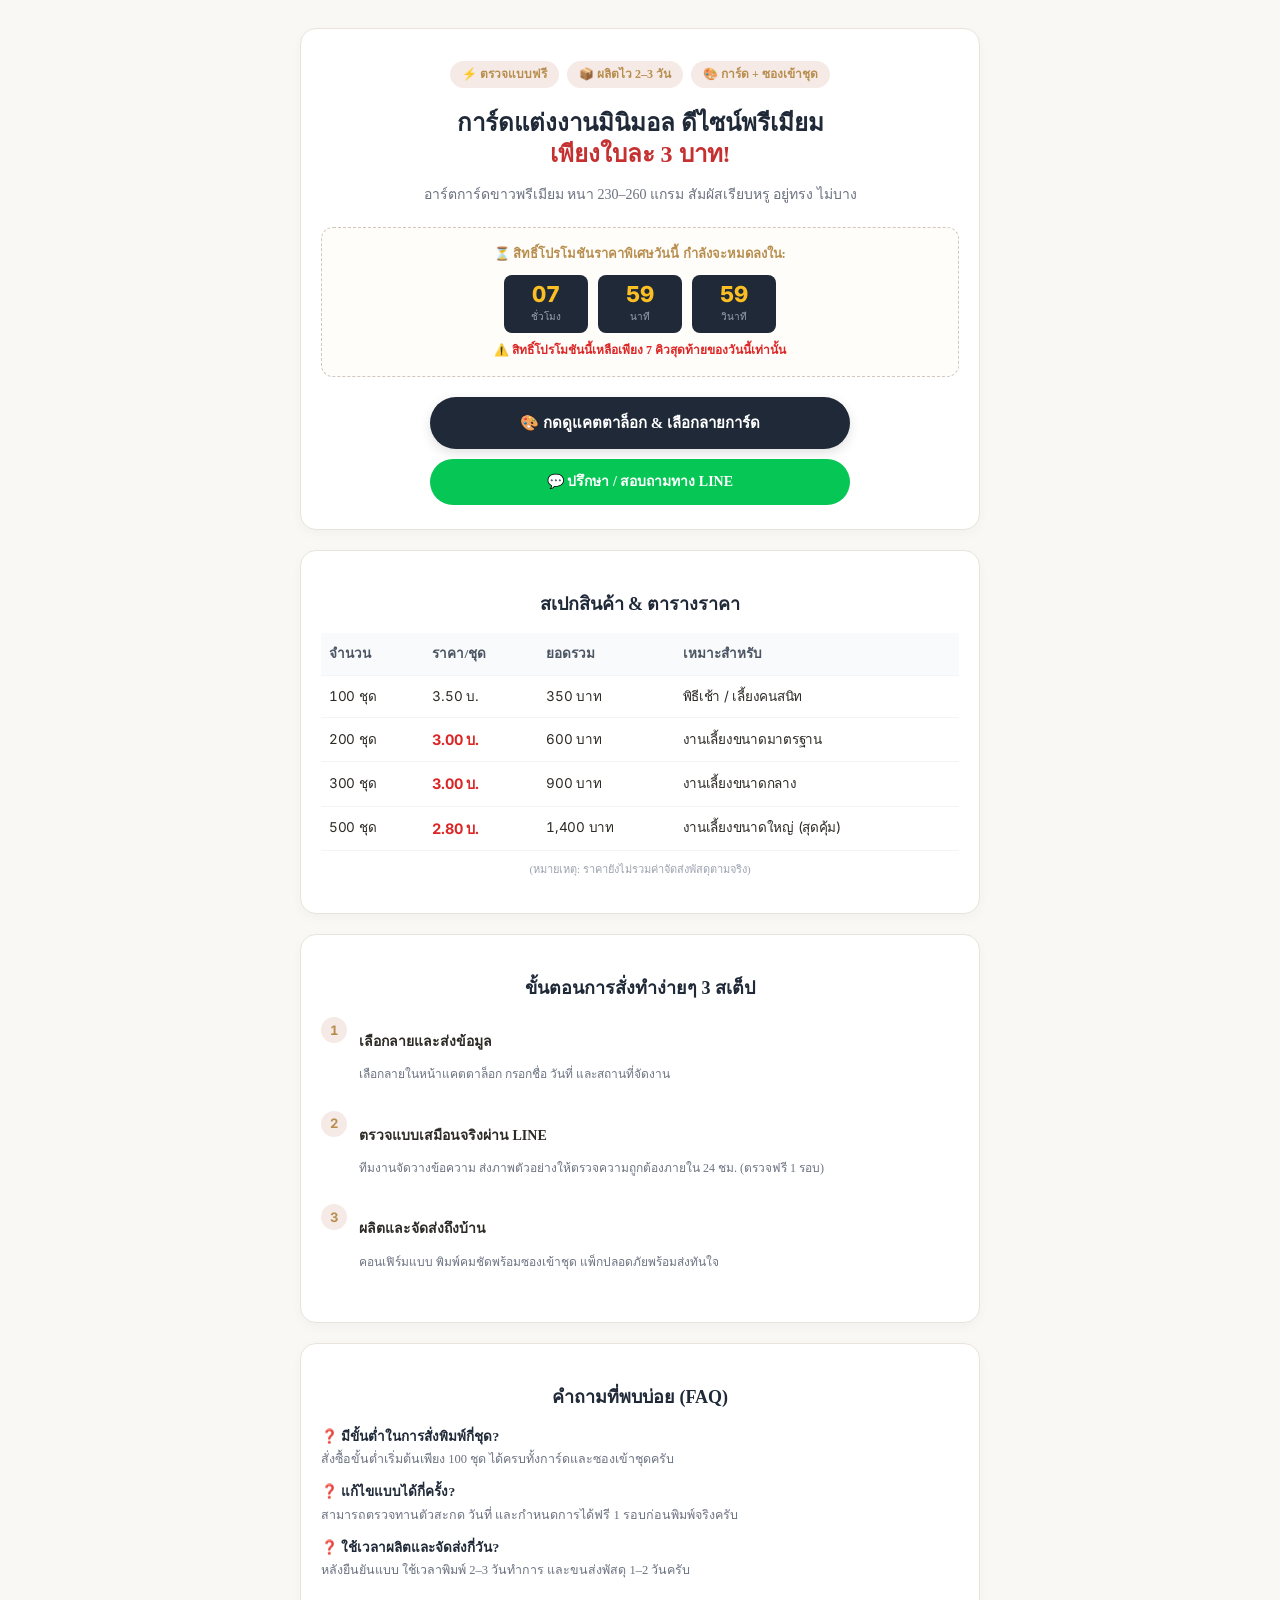
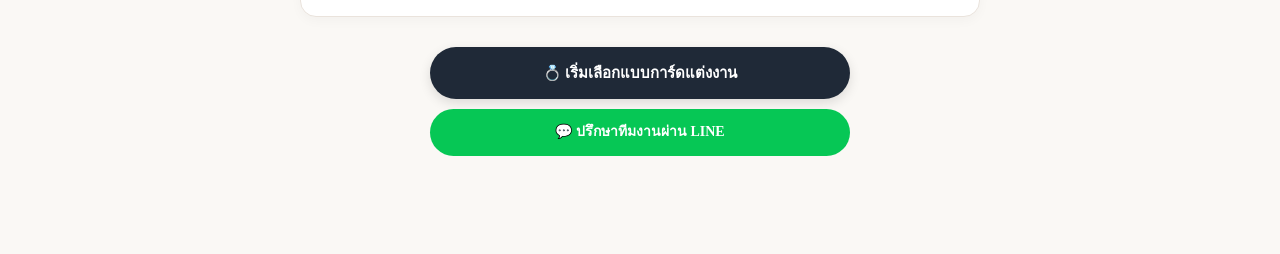
==== commit 60026166: "Update index.html" ====
--- a/index.html
+++ b/index.html
@@ -11,6 +11,7 @@
   <link href="https://fonts.googleapis.com/css2?family=Inter:wght@500;700;800&family=Noto+Sans+Thai:wght@300;400;500;600;700&display=swap" rel="stylesheet">
 
   <style>
+    <link rel="stylesheet" href="style.css">
     * { box-sizing: border-box; margin: 0; padding: 0; font-family: 'Noto Sans Thai', -apple-system, BlinkMacSystemFont, sans-serif; }
     body { background-color: #FAF8F5; color: #2D2A26; line-height: 1.6; padding-bottom: 50px; }
     .container { max-width: 680px; margin: 0 auto; padding: 20px 16px; }
--- a/style.css
+++ b/style.css
@@ -0,0 +1,807 @@
+/* ==========================================================================
+   Variables & Design System
+   ========================================================================== */
+:root {
+  --bg-main: #FAF8F5;
+  --bg-card: #FFFFFF;
+  --bg-subtle: #F4EFEA;
+  
+  --text-main: #2D2A26;
+  --text-muted: #6B655F;
+  --text-light: #9B948D;
+  
+  --accent-gold: #B88E4F;
+  --accent-gold-hover: #9E7538;
+  --accent-rose: #CFA99B;
+  --accent-rose-soft: #F5EAE6;
+  --line-color: #06C755;
+  
+  --border-color: #EAE3DC;
+  --shadow-sm: 0 4px 12px rgba(45, 42, 38, 0.04);
+  --shadow-md: 0 10px 30px rgba(45, 42, 38, 0.07);
+  --shadow-lg: 0 20px 40px rgba(45, 42, 38, 0.12);
+  
+  --font-heading: 'Cormorant Garamond', serif;
+  --font-body: 'Noto Sans Thai', -apple-system, BlinkMacSystemFont, sans-serif;
+  --radius-sm: 8px;
+  --radius-md: 16px;
+  --radius-lg: 24px;
+}
+
+/* ==========================================================================
+   Reset & Base Styles
+   ========================================================================== */
+*, *::before, *::after {
+  box-sizing: border-box;
+  margin: 0;
+  padding: 0;
+}
+
+html {
+  scroll-behavior: smooth;
+}
+
+body {
+  background-color: var(--bg-main);
+  color: var(--text-main);
+  font-family: var(--font-body);
+  line-height: 1.6;
+  -webkit-font-smoothing: antialiased;
+}
+
+.container {
+  width: 100%;
+  max-width: 1140px;
+  margin: 0 auto;
+  padding: 0 20px;
+}
+
+h1, h2, h3, h4 {
+  color: var(--text-main);
+  font-weight: 700;
+  line-height: 1.25;
+}
+
+h1 {
+  font-family: var(--font-heading);
+  font-size: clamp(2.2rem, 4vw, 3.4rem);
+  letter-spacing: -0.5px;
+}
+
+h2 {
+  font-family: var(--font-heading);
+  font-size: clamp(1.8rem, 3vw, 2.5rem);
+}
+
+p {
+  color: var(--text-muted);
+  font-size: 0.98rem;
+}
+
+.text-gold {
+  color: var(--accent-gold);
+}
+
+.eyebrow {
+  display: inline-block;
+  font-size: 0.8rem;
+  letter-spacing: 2px;
+  color: var(--accent-gold);
+  font-weight: 600;
+  text-transform: uppercase;
+  margin-bottom: 8px;
+}
+
+.section-title {
+  text-align: center;
+  max-width: 640px;
+  margin: 0 auto 50px;
+}
+
+.text-center {
+  text-align: center;
+}
+
+/* ==========================================================================
+   Navigation
+   ========================================================================== */
+.navbar {
+  position: sticky;
+  top: 0;
+  background: rgba(250, 248, 245, 0.88);
+  backdrop-filter: blur(10px);
+  border-bottom: 1px solid var(--border-color);
+  z-index: 100;
+}
+
+.nav-container {
+  display: flex;
+  justify-content: space-between;
+  align-items: center;
+  max-width: 1140px;
+  margin: 0 auto;
+  padding: 16px 20px;
+}
+
+.brand-logo {
+  font-family: var(--font-heading);
+  font-size: 1.4rem;
+  font-weight: 700;
+  text-decoration: none;
+  color: var(--text-main);
+  letter-spacing: 1.5px;
+}
+
+.brand-logo span {
+  color: var(--accent-gold);
+  font-size: 0.95rem;
+  font-weight: 400;
+}
+
+.nav-actions {
+  display: flex;
+  align-items: center;
+  gap: 16px;
+}
+
+.btn-text {
+  text-decoration: none;
+  color: var(--text-muted);
+  font-weight: 500;
+  font-size: 0.95rem;
+  transition: color 0.2s ease;
+}
+
+.btn-text:hover {
+  color: var(--text-main);
+}
+
+/* ==========================================================================
+   Buttons
+   ========================================================================== */
+button, .btn-primary, .btn-secondary, .btn-outline {
+  font-family: var(--font-body);
+  font-size: 1rem;
+  font-weight: 600;
+  border-radius: 40px;
+  padding: 14px 28px;
+  cursor: pointer;
+  display: inline-flex;
+  align-items: center;
+  justify-content: center;
+  text-decoration: none;
+  transition: all 0.25s ease;
+  border: 1px solid transparent;
+}
+
+.btn-primary {
+  background: var(--text-main);
+  color: #ffffff;
+  box-shadow: 0 4px 14px rgba(45, 42, 38, 0.2);
+}
+
+.btn-primary:hover {
+  background: var(--accent-gold);
+  transform: translateY(-2px);
+  box-shadow: 0 6px 20px rgba(184, 142, 79, 0.3);
+}
+
+.btn-primary-small {
+  padding: 8px 18px;
+  font-size: 0.9rem;
+  background: var(--text-main);
+  color: #fff;
+  border-radius: 30px;
+  border: none;
+}
+
+.btn-primary-small:hover {
+  background: var(--accent-gold);
+}
+
+.btn-secondary {
+  background: #ffffff;
+  color: var(--text-main);
+  border-color: var(--border-color);
+}
+
+.btn-secondary:hover {
+  border-color: var(--accent-gold);
+  color: var(--accent-gold);
+  transform: translateY(-2px);
+}
+
+.btn-outline {
+  background: transparent;
+  color: var(--text-main);
+  border-color: var(--border-color);
+  width: 100%;
+}
+
+.btn-outline:hover {
+  background: var(--text-main);
+  color: #ffffff;
+}
+
+/* ==========================================================================
+   Hero Section
+   ========================================================================== */
+.hero-section {
+  padding: 60px 0 80px;
+}
+
+.hero-grid {
+  display: grid;
+  grid-template-columns: 1.15fr 0.85fr;
+  gap: 50px;
+  align-items: center;
+}
+
+.badge-pill {
+  display: inline-block;
+  background: var(--accent-rose-soft);
+  color: var(--accent-gold);
+  padding: 6px 14px;
+  border-radius: 20px;
+  font-size: 0.85rem;
+  font-weight: 600;
+  margin-bottom: 20px;
+}
+
+.hero-subtext {
+  font-size: 1.05rem;
+  margin: 18px 0 30px;
+  max-width: 520px;
+}
+
+.hero-usp-grid {
+  display: grid;
+  grid-template-columns: repeat(3, 1fr);
+  gap: 16px;
+  margin-bottom: 35px;
+}
+
+.usp-card {
+  background: var(--bg-card);
+  padding: 16px;
+  border-radius: var(--radius-md);
+  border: 1px solid var(--border-color);
+  box-shadow: var(--shadow-sm);
+}
+
+.usp-icon {
+  font-size: 1.4rem;
+  display: inline-block;
+  margin-bottom: 8px;
+}
+
+.usp-card strong {
+  display: block;
+  font-size: 0.92rem;
+  margin-bottom: 2px;
+}
+
+.usp-card p {
+  font-size: 0.78rem;
+  line-height: 1.4;
+}
+
+.hero-cta-group {
+  display: flex;
+  gap: 14px;
+  flex-wrap: wrap;
+}
+
+.guarantee-text {
+  font-size: 0.8rem;
+  color: var(--text-light);
+  margin-top: 14px;
+}
+
+.mockup-frame {
+  position: relative;
+  border-radius: var(--radius-lg);
+  overflow: hidden;
+  box-shadow: var(--shadow-lg);
+  background: #ffffff;
+  padding: 10px;
+  border: 1px solid var(--border-color);
+}
+
+.hero-img {
+  width: 100%;
+  height: 480px;
+  object-fit: cover;
+  border-radius: 16px;
+  display: block;
+}
+
+.floating-badge {
+  position: absolute;
+  bottom: 30px;
+  left: 30px;
+  background: rgba(255, 255, 255, 0.94);
+  backdrop-filter: blur(8px);
+  padding: 12px 20px;
+  border-radius: var(--radius-md);
+  box-shadow: var(--shadow-md);
+  border: 1px solid var(--border-color);
+}
+
+.floating-badge span {
+  display: block;
+  font-size: 0.78rem;
+  color: var(--text-muted);
+}
+
+.floating-badge strong {
+  font-size: 1.25rem;
+  color: var(--accent-gold);
+}
+
+/* ==========================================================================
+   Pricing Section
+   ========================================================================== */
+.pricing-section {
+  padding: 90px 0;
+  background: var(--bg-subtle);
+}
+
+.pricing-grid {
+  display: grid;
+  grid-template-columns: repeat(3, 1fr);
+  gap: 26px;
+  align-items: stretch;
+}
+
+.pricing-card {
+  background: var(--bg-card);
+  border-radius: var(--radius-lg);
+  padding: 36px 28px;
+  border: 1px solid var(--border-color);
+  box-shadow: var(--shadow-sm);
+  display: flex;
+  flex-direction: column;
+  position: relative;
+  transition: transform 0.25s ease;
+}
+
+.pricing-card:hover {
+  transform: translateY(-5px);
+}
+
+.pricing-card.featured {
+  border: 2px solid var(--accent-gold);
+  box-shadow: var(--shadow-lg);
+}
+
+.ribbon {
+  position: absolute;
+  top: -14px;
+  left: 50%;
+  transform: translateX(-50%);
+  background: var(--accent-gold);
+  color: #fff;
+  font-size: 0.75rem;
+  font-weight: 700;
+  letter-spacing: 1px;
+  padding: 4px 16px;
+  border-radius: 20px;
+  text-transform: uppercase;
+}
+
+.package-header h3 {
+  font-size: 1.35rem;
+  margin-bottom: 6px;
+}
+
+.package-desc {
+  font-size: 0.85rem;
+  min-height: 40px;
+}
+
+.price-display {
+  margin: 20px 0 4px;
+  display: flex;
+  align-items: baseline;
+}
+
+.price-display .currency {
+  font-size: 1.3rem;
+  font-weight: 600;
+}
+
+.price-display .amount {
+  font-family: var(--font-heading);
+  font-size: 3rem;
+  font-weight: 700;
+  color: var(--text-main);
+  line-height: 1;
+}
+
+.price-display .unit {
+  font-size: 0.9rem;
+  color: var(--text-light);
+  margin-left: 6px;
+}
+
+.min-qty {
+  font-size: 0.8rem;
+  color: var(--accent-gold);
+  font-weight: 600;
+  margin-bottom: 24px;
+}
+
+.feature-list {
+  list-style: none;
+  margin-bottom: 30px;
+  flex-grow: 1;
+}
+
+.feature-list li {
+  font-size: 0.9rem;
+  color: var(--text-muted);
+  margin-bottom: 12px;
+  line-height: 1.4;
+}
+
+.feature-list li strong {
+  color: var(--text-main);
+}
+
+/* ==========================================================================
+   Steps Section
+   ========================================================================== */
+.steps-section {
+  padding: 90px 0;
+}
+
+.steps-grid {
+  display: grid;
+  grid-template-columns: repeat(4, 1fr);
+  gap: 24px;
+}
+
+.step-card {
+  background: var(--bg-card);
+  padding: 30px 22px;
+  border-radius: var(--radius-md);
+  border: 1px solid var(--border-color);
+  box-shadow: var(--shadow-sm);
+  position: relative;
+}
+
+.step-number {
+  font-family: var(--font-heading);
+  font-size: 2.2rem;
+  font-weight: 700;
+  color: var(--accent-rose);
+  line-height: 1;
+  margin-bottom: 16px;
+}
+
+.step-card h4 {
+  font-size: 1.05rem;
+  margin-bottom: 8px;
+}
+
+.step-card p {
+  font-size: 0.85rem;
+  line-height: 1.5;
+}
+
+/* ==========================================================================
+   Reviews Section
+   ========================================================================== */
+.reviews-section {
+  padding: 90px 0;
+  background: #FFFDF9;
+  border-top: 1px solid var(--border-color);
+  border-bottom: 1px solid var(--border-color);
+}
+
+.reviews-grid {
+  display: grid;
+  grid-template-columns: repeat(3, 1fr);
+  gap: 24px;
+}
+
+.review-card {
+  background: var(--bg-card);
+  padding: 32px 26px;
+  border-radius: var(--radius-md);
+  border: 1px solid var(--border-color);
+  box-shadow: var(--shadow-sm);
+  display: flex;
+  flex-direction: column;
+}
+
+.stars {
+  font-size: 0.9rem;
+  margin-bottom: 12px;
+}
+
+.review-comment {
+  font-style: italic;
+  font-size: 0.92rem;
+  color: var(--text-muted);
+  flex-grow: 1;
+  margin-bottom: 20px;
+}
+
+.reviewer-meta strong {
+  display: block;
+  font-size: 0.95rem;
+}
+
+.reviewer-meta span {
+  font-size: 0.8rem;
+  color: var(--text-light);
+}
+
+/* ==========================================================================
+   FAQ Section
+   ========================================================================== */
+.faq-section {
+  padding: 90px 0;
+}
+
+.faq-container {
+  max-width: 760px;
+}
+
+.accordion-item {
+  background: var(--bg-card);
+  border: 1px solid var(--border-color);
+  border-radius: var(--radius-sm);
+  margin-bottom: 14px;
+  overflow: hidden;
+}
+
+.accordion-header {
+  padding: 18px 22px;
+  font-weight: 600;
+  cursor: pointer;
+  display: flex;
+  justify-content: space-between;
+  align-items: center;
+  list-style: none;
+  user-select: none;
+}
+
+.accordion-header::-webkit-details-marker {
+  display: none;
+}
+
+.accordion-header .icon {
+  font-size: 1.2rem;
+  color: var(--accent-gold);
+  transition: transform 0.2s ease;
+}
+
+.accordion-item[open] .accordion-header .icon {
+  transform: rotate(45deg);
+}
+
+.accordion-body {
+  padding: 0 22px 20px;
+  font-size: 0.92rem;
+  color: var(--text-muted);
+  line-height: 1.6;
+}
+
+/* ==========================================================================
+   Final CTA & Footer
+   ========================================================================== */
+.final-cta-section {
+  padding: 80px 0;
+  background: var(--accent-rose-soft);
+  border-top: 1px solid var(--border-color);
+}
+
+.final-cta-section h2 {
+  margin-bottom: 12px;
+}
+
+.final-cta-section p {
+  margin-bottom: 30px;
+  font-size: 1.05rem;
+}
+
+.cta-actions {
+  display: flex;
+  justify-content: center;
+  gap: 14px;
+  flex-wrap: wrap;
+}
+
+.footer {
+  background: var(--text-main);
+  color: #ffffff;
+  padding: 36px 0;
+  text-align: center;
+}
+
+.footer p {
+  color: #A09A94;
+  font-size: 0.85rem;
+}
+
+.footer-note {
+  margin-top: 6px;
+  font-size: 0.78rem;
+}
+
+/* ==========================================================================
+   Floating LINE Button
+   ========================================================================== */
+.floating-line-btn {
+  position: fixed;
+  bottom: 24px;
+  right: 24px;
+  background-color: var(--line-color);
+  color: #ffffff;
+  border-radius: 50px;
+  padding: 12px 20px;
+  display: flex;
+  align-items: center;
+  gap: 10px;
+  text-decoration: none;
+  font-weight: 700;
+  font-size: 0.9rem;
+  box-shadow: 0 6px 20px rgba(6, 199, 85, 0.4);
+  z-index: 99;
+  transition: transform 0.2s ease, box-shadow 0.2s ease;
+}
+
+.floating-line-btn:hover {
+  transform: translateY(-3px);
+  box-shadow: 0 8px 24px rgba(6, 199, 85, 0.5);
+}
+
+/* ==========================================================================
+   Modal (Notion Form Popup)
+   ========================================================================== */
+.modal-backdrop {
+  position: fixed;
+  inset: 0;
+  background: rgba(20, 18, 16, 0.65);
+  backdrop-filter: blur(4px);
+  display: flex;
+  align-items: center;
+  justify-content: center;
+  padding: 16px;
+  z-index: 1000;
+  opacity: 0;
+  visibility: hidden;
+  transition: opacity 0.25s ease, visibility 0.25s ease;
+}
+
+.modal-backdrop.active {
+  opacity: 1;
+  visibility: visible;
+}
+
+.modal-dialog {
+  background: #ffffff;
+  width: 100%;
+  max-width: 680px;
+  height: 85vh;
+  border-radius: var(--radius-lg);
+  box-shadow: var(--shadow-lg);
+  display: flex;
+  flex-direction: column;
+  overflow: hidden;
+  transform: translateY(20px);
+  transition: transform 0.25s ease;
+}
+
+.modal-backdrop.active .modal-dialog {
+  transform: translateY(0);
+}
+
+.modal-header {
+  display: flex;
+  justify-content: space-between;
+  align-items: center;
+  padding: 18px 24px;
+  border-bottom: 1px solid var(--border-color);
+  background: var(--bg-main);
+}
+
+.modal-title {
+  font-size: 1.15rem;
+}
+
+.modal-subtitle {
+  font-size: 0.8rem;
+  color: var(--text-light);
+}
+
+.close-modal-btn {
+  background: none;
+  border: none;
+  font-size: 1.8rem;
+  color: var(--text-muted);
+  cursor: pointer;
+  padding: 4px;
+  line-height: 1;
+}
+
+.close-modal-btn:hover {
+  color: var(--text-main);
+}
+
+.modal-body {
+  flex-grow: 1;
+  background: #ffffff;
+}
+
+.modal-body iframe {
+  width: 100%;
+  height: 100%;
+  border: none;
+}
+/* ล็อกความกว้างตัวเลขไม่ให้กระโดด/สั่น */
+.timer-num,
+.highlight-price,
+table td,
+.step-num,
+.code,
+.price-display {
+  font-family: 'Inter', -apple-system, BlinkMacSystemFont, sans-serif !important;
+  font-variant-numeric: tabular-nums;
+  letter-spacing: -0.02em;
+}
+/* ==========================================================================
+   Responsive Breakpoints
+   ========================================================================== */
+@media (max-width: 992px) {
+  .hero-grid {
+    grid-template-columns: 1fr;
+    gap: 40px;
+    text-align: center;
+  }
+  
+  .hero-subtext {
+    margin: 18px auto 30px;
+  }
+  
+  .hero-usp-grid {
+    text-align: left;
+  }
+  
+  .hero-cta-group {
+    justify-content: center;
+  }
+  
+  .pricing-grid,
+  .reviews-grid {
+    grid-template-columns: 1fr;
+    max-width: 480px;
+    margin: 0 auto;
+  }
+
+  .steps-grid {
+    grid-template-columns: repeat(2, 1fr);
+  }
+}
+
+@media (max-width: 600px) {
+  .hero-usp-grid {
+    grid-template-columns: 1fr;
+  }
+  
+  .steps-grid {
+    grid-template-columns: 1fr;
+  }
+  
+  .floating-line-btn span {
+    display: none;
+  }
+  
+  .floating-line-btn {
+    padding: 14px;
+    border-radius: 50%;
+  }
+}
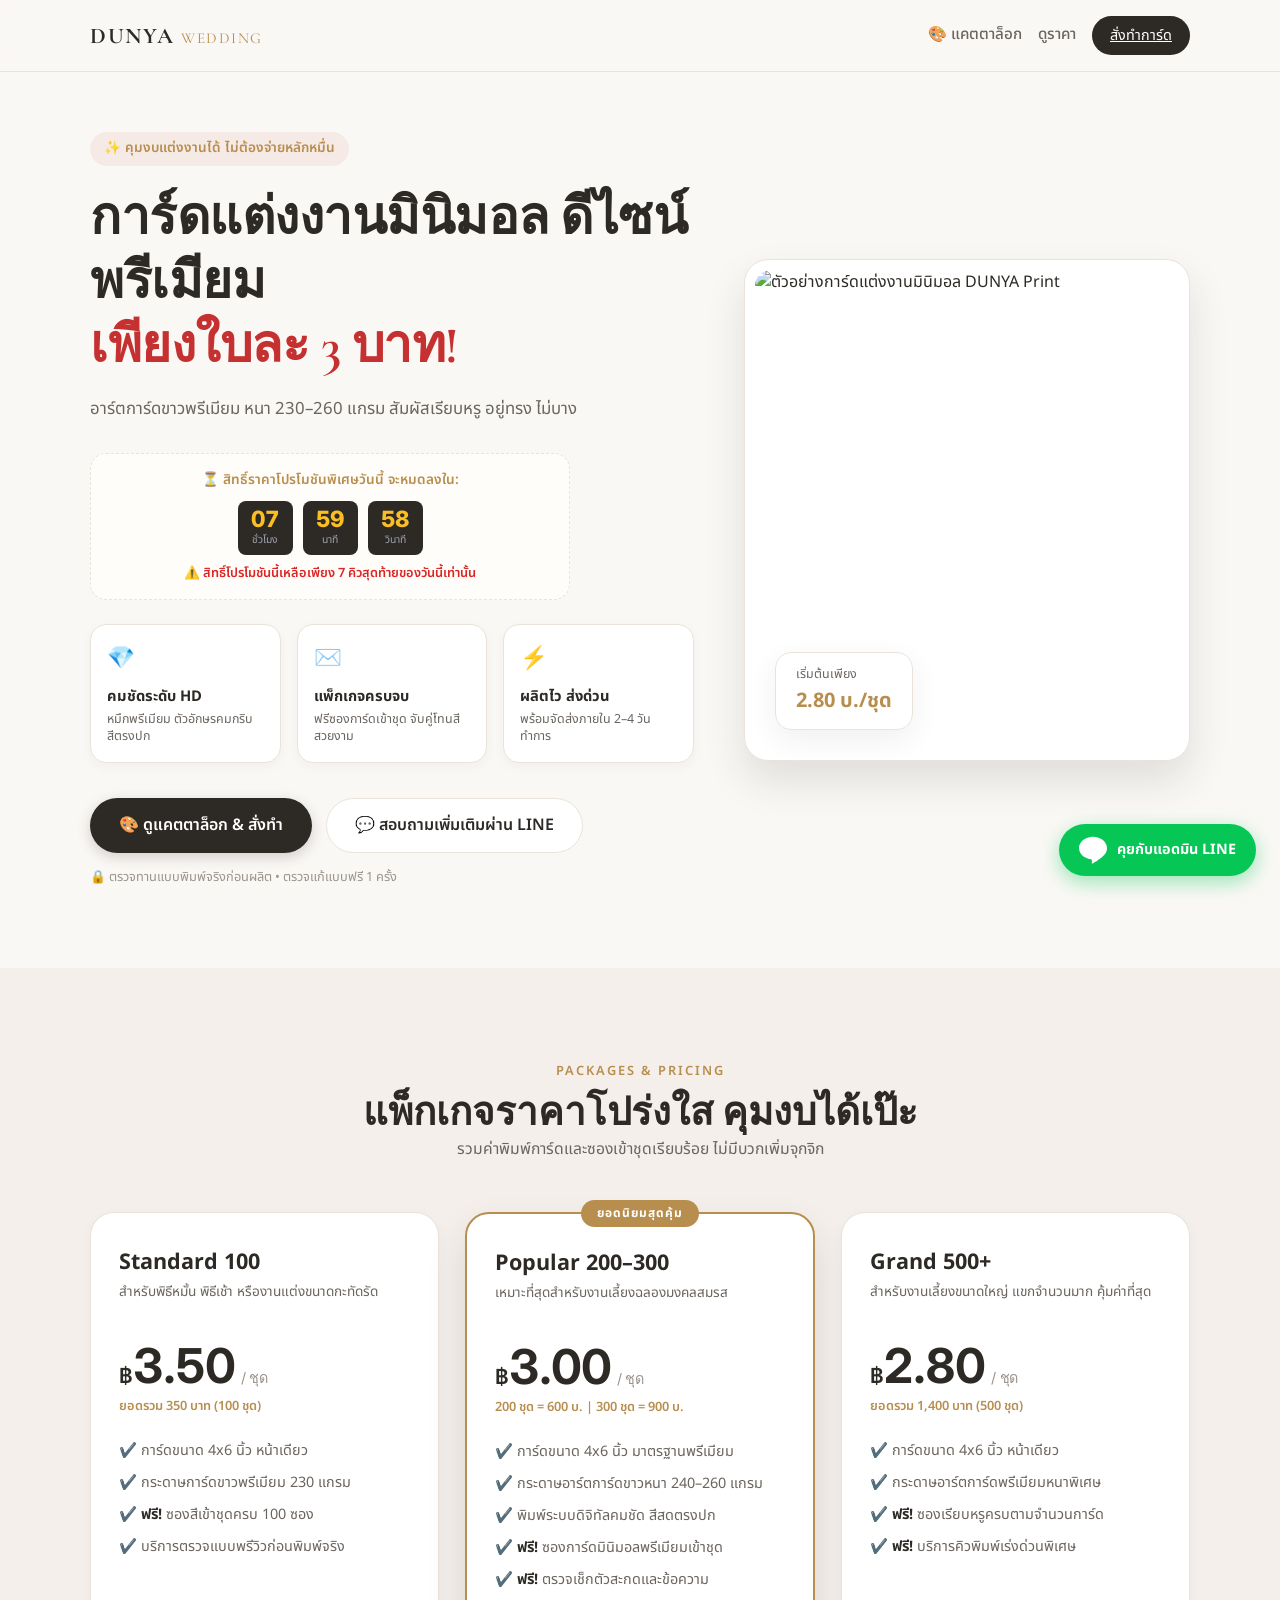
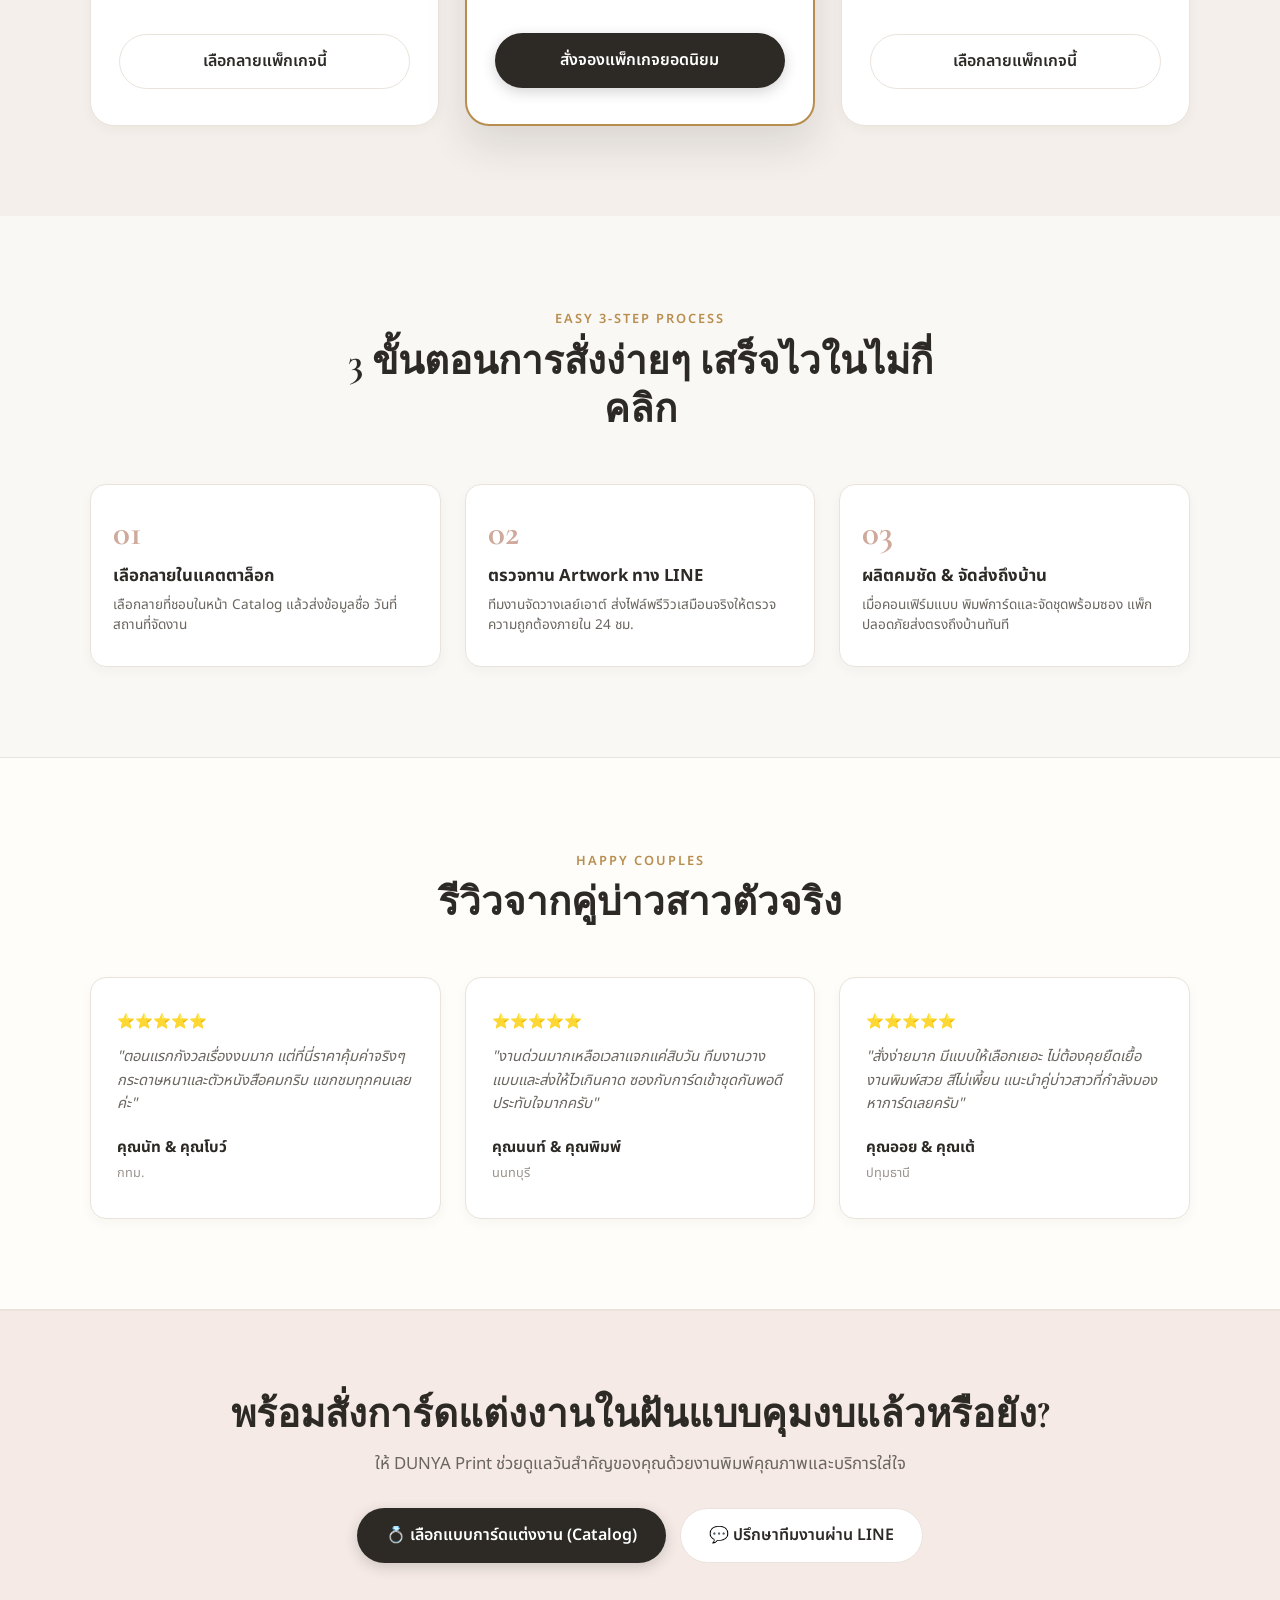
==== commit 3c25c021: "Update index.html" ====
--- a/index.html
+++ b/index.html
@@ -3,323 +3,437 @@
 <head>
   <meta charset="UTF-8">
   <meta name="viewport" content="width=device-width, initial-scale=1.0">
-  <title>DUNYA Print - การ์ดแต่งงานมินิมอล ใบละ 3 บาท</title>
+  <title>การ์ดแต่งงานมินิมอล เรียบหรู คุมงบได้ พร้อมซองเข้าชุด | DUNYA Print</title>
+  <meta name="description" content="บริการพิมพ์การ์ดแต่งงานคุณภาพพรีเมียม คมชัด สีไม่ลอก เริ่มต้นสบายกระเป๋า พร้อมซองเข้าชุด การันตีผลิตไว งานด่วนทันใจ">
   
-  <!-- ดึงฟอนต์ Inter (เน้นตัวเลขคมชัด ไม่สั่น) และ Noto Sans Thai -->
+  <!-- Fonts: ดึงทั้งฟอนต์หรูหรา และ Inter สำหรับล็อกตัวเลขไม่ให้สั่น -->
   <link rel="preconnect" href="https://fonts.googleapis.com">
   <link rel="preconnect" href="https://fonts.gstatic.com" crossorigin>
-  <link href="https://fonts.googleapis.com/css2?family=Inter:wght@500;700;800&family=Noto+Sans+Thai:wght@300;400;500;600;700&display=swap" rel="stylesheet">
+  <link href="https://fonts.googleapis.com/css2?family=Cormorant+Garamond:wght@600;700&family=Inter:wght@600;700;800&family=Noto+Sans+Thai:wght@300;400;500;600;700&display=swap" rel="stylesheet">
+  
+  <!-- เชื่อมต่อไฟล์ style.css ภายนอก -->
+  <link rel="stylesheet" href="style.css">
 
   <style>
-    <link rel="stylesheet" href="style.css">
-    * { box-sizing: border-box; margin: 0; padding: 0; font-family: 'Noto Sans Thai', -apple-system, BlinkMacSystemFont, sans-serif; }
-    body { background-color: #FAF8F5; color: #2D2A26; line-height: 1.6; padding-bottom: 50px; }
-    .container { max-width: 680px; margin: 0 auto; padding: 20px 16px; }
-
-    /* ฟอนต์ตัวเลขล็อกความกว้าง ป้องกันตัวเลขกระโดด */
-    .timer-num, .highlight-price, table td, .step-num, .price-display {
+    /* เสริมสไตล์ตัวเลขนิ่ง และกล่องจับเวลาให้เข้ากับธีมหรูหรา */
+    .timer-num, .price-display .amount, .currency, .highlight-price {
       font-family: 'Inter', sans-serif !important;
       font-variant-numeric: tabular-nums;
       letter-spacing: -0.02em;
     }
-
-    /* กล่องข้อความและการ์ด */
-    .box { background: #FFFFFF; border-radius: 16px; border: 1px solid #EAE3DC; padding: 24px 20px; margin-bottom: 20px; box-shadow: 0 4px 12px rgba(0,0,0,0.03); }
-    .hero { text-align: center; padding: 32px 20px 24px; }
-    
-    .badge-group { display: flex; flex-wrap: wrap; justify-content: center; gap: 8px; margin-bottom: 14px; }
-    .badge { background: #F5EAE6; color: #B88E4F; font-size: 12px; font-weight: 700; padding: 4px 12px; border-radius: 20px; }
-    
-    h1 { font-size: 24px; color: #1F2937; margin-bottom: 10px; line-height: 1.3; }
-    .subhead { font-size: 14px; color: #6B7280; margin-bottom: 20px; }
-
-    /* ตัวนับเวลาถอยหลังแบบตรวจเวลาจริง */
-    .timer-box { background: #FFFDF9; border: 1px dashed #D1C7BD; border-radius: 12px; padding: 16px; margin: 16px 0 20px; text-align: center; }
-    .timer-title { font-size: 13px; font-weight: 600; color: #B88E4F; margin-bottom: 10px; }
-    .timer-display { display: flex; justify-content: center; gap: 10px; margin-bottom: 8px; }
-    .timer-unit { background: #1F2937; color: #FFFFFF; border-radius: 8px; padding: 8px 12px; min-width: 60px; }
-    .timer-num { font-size: 22px; font-weight: 800; color: #FBBF24; display: block; line-height: 1; }
-    .timer-label { font-size: 10px; color: #9CA3AF; margin-top: 4px; display: block; }
-    .timer-notice { font-size: 12px; font-weight: 600; color: #DC2626; margin-top: 8px; }
-
-    /* ปุ่มกด Call to Action */
-    .btn-primary { display: block; width: 100%; max-width: 380px; margin: 0 auto 10px; background: #1F2937; color: #FFFFFF; text-align: center; text-decoration: none; padding: 14px 20px; border-radius: 30px; font-weight: 700; font-size: 15px; box-shadow: 0 4px 12px rgba(0,0,0,0.12); border: none; cursor: pointer; }
-    .btn-primary:hover { background: #B88E4F; }
-    .btn-line { display: block; width: 100%; max-width: 380px; margin: 0 auto; background: #06C755; color: #FFFFFF; text-align: center; text-decoration: none; padding: 12px 20px; border-radius: 30px; font-weight: 600; font-size: 14px; }
-    .btn-catalog { display: block; width: 100%; max-width: 380px; margin: 10px auto 0; background: #FFFFFF; color: #1F2937; border: 1.5px solid #EAE3DC; text-align: center; text-decoration: none; padding: 12px 20px; border-radius: 30px; font-weight: 600; font-size: 14px; }
-
-    /* ตารางราคา */
-    h2 { font-size: 18px; margin-bottom: 14px; text-align: center; color: #1F2937; }
-    .table-box { overflow-x: auto; margin-top: 10px; }
-    table { width: 100%; border-collapse: collapse; font-size: 13.5px; }
-    th, td { padding: 10px 8px; border-bottom: 1px solid #F3F4F6; text-align: left; }
-    th { background: #F9FAFB; color: #4B5563; font-weight: 600; }
-    .highlight-price { color: #DC2626; font-weight: 700; font-size: 14.5px; }
-
-    /* ขั้นตอนสั่งทำ */
-    .step-item { display: flex; gap: 12px; margin-bottom: 14px; align-items: flex-start; }
-    .step-num { width: 26px; height: 26px; background: #F5EAE6; color: #B88E4F; border-radius: 50%; display: flex; align-items: center; justify-content: center; font-weight: 700; font-size: 13px; flex-shrink: 0; }
-    .step-text h3 { font-size: 14px; margin-bottom: 2px; }
-    .step-text p { font-size: 12px; color: #6B7280; }
-
-    /* FAQ */
-    .faq-item { margin-bottom: 12px; }
-    .faq-q { font-weight: 600; font-size: 13.5px; color: #1F2937; }
-    .faq-a { font-size: 12.5px; color: #6B7280; margin-top: 2px; }
+    .hero-timer-container {
+      background: #FFFDF9;
+      border: 1px dashed var(--border-color);
+      border-radius: var(--radius-md);
+      padding: 16px;
+      margin: 20px 0 24px;
+      text-align: center;
+      max-width: 480px;
+    }
+    .timer-title {
+      font-size: 0.85rem;
+      font-weight: 600;
+      color: var(--accent-gold);
+      margin-bottom: 10px;
+    }
+    .timer-countdown {
+      display: flex;
+      justify-content: center;
+      gap: 10px;
+      margin-bottom: 8px;
+    }
+    .timer-badge {
+      background: var(--text-main);
+      color: #FFFFFF;
+      border-radius: 8px;
+      padding: 6px 12px;
+      min-width: 55px;
+    }
+    .timer-num {
+      font-size: 1.4rem;
+      font-weight: 800;
+      color: #FBBF24;
+      display: block;
+      line-height: 1.1;
+    }
+    .timer-label {
+      font-size: 0.65rem;
+      color: #9CA3AF;
+      display: block;
+    }
+    .timer-notice {
+      font-size: 0.8rem;
+      font-weight: 600;
+      color: #DC2626;
+      margin-top: 6px;
+    }
   </style>
 </head>
 <body>
 
-<div class="container">
-
-  <!-- 1. Hero Section -->
-  <section class="box hero">
-    <div class="badge-group">
-      <span class="badge">⚡ ตรวจแบบฟรี</span>
-      <span class="badge">📦 ผลิตไว 2–3 วัน</span>
-      <span class="badge">🎨 การ์ด + ซองเข้าชุด</span>
+  <!-- Navigation Bar -->
+  <header class="navbar">
+    <div class="nav-container">
+      <a href="#" class="brand-logo">DUNYA <span>WEDDING</span></a>
+      <div class="nav-actions">
+        <a href="catalog.html" class="btn-text">🎨 แคตตาล็อก</a>
+        <a href="#pricing" class="btn-text">ดูราคา</a>
+        <a href="https://line.me/ti/p/~YOUR_LINE_ID" id="navLineBtn" target="_blank" class="btn-primary-small">สั่งทำการ์ด</a>
+      </div>
     </div>
-    
-    <h1 id="heroHeadlineDisplay">การ์ดแต่งงานมินิมอล ดีไซน์พรีเมียม<br><span style="color: #DC2626;">เพียงใบละ 3 บาท!</span></h1>
-    <p class="subhead" id="paperSpecDisplay">อาร์ตการ์ดขาวพรีเมียม หนา 230–260 แกรม สัมผัสเรียบหรู อยู่ทรง ไม่บาง</p>
-
-    <!-- ตัวจับเวลานับถอยหลังโปรโมชัน -->
-    <div class="timer-box" id="promoContainer">
-      <div class="timer-title">⏳ สิทธิ์โปรโมชันราคาพิเศษวันนี้ กำลังจะหมดลงใน:</div>
-      <div class="timer-display">
-        <div class="timer-unit">
-          <span class="timer-num" id="hours">00</span>
-          <span class="timer-label">ชั่วโมง</span>
-        </div>
-        <div class="timer-unit">
-          <span class="timer-num" id="minutes">00</span>
-          <span class="timer-label">นาที</span>
-        </div>
-        <div class="timer-unit">
-          <span class="timer-num" id="seconds">00</span>
-          <span class="timer-label">วินาที</span>
-        </div>
-      </div>
-      <div class="timer-notice" id="promoNoticeDisplay">⚠️ สิทธิ์โปรโมชันนี้เหลือเพียง 7 คิวสุดท้ายของวันนี้เท่านั้น</div>
-    </div>
-
-    <!-- ปุ่มสั่งงาน & ลิงก์หน้าร้าน -->
-    <a href="catalog.html" class="btn-primary">🎨 กดดูแคตตาล็อก & เลือกลายการ์ด</a>
-    <a href="https://line.me/ti/p/~YOUR_LINE_ID" id="lineLinkHero" target="_blank" class="btn-line">💬 ปรึกษา / สอบถามทาง LINE</a>
-  </section>
-
-  <!-- 2. ตารางราคา & สเปก -->
-  <section class="box">
-    <h2>สเปกสินค้า & ตารางราคา</h2>
-    <div class="table-box">
-      <table>
-        <thead>
-          <tr>
-            <th>จำนวน</th>
-            <th>ราคา/ชุด</th>
-            <th>ยอดรวม</th>
-            <th>เหมาะสำหรับ</th>
-          </tr>
-        </thead>
-        <tbody>
-          <tr>
-            <td>100 ชุด</td>
-            <td id="p100_rate">3.50 บ.</td>
-            <td id="p100_total">350 บาท</td>
-            <td>พิธีเช้า / เลี้ยงคนสนิท</td>
-          </tr>
-          <tr>
-            <td>200 ชุด</td>
-            <td id="p200_rate" class="highlight-price">3.00 บ.</td>
-            <td id="p200_total">600 บาท</td>
-            <td>งานเลี้ยงขนาดมาตรฐาน</td>
-          </tr>
-          <tr>
-            <td>300 ชุด</td>
-            <td id="p300_rate" class="highlight-price">3.00 บ.</td>
-            <td id="p300_total">900 บาท</td>
-            <td>งานเลี้ยงขนาดกลาง</td>
-          </tr>
-          <tr>
-            <td>500 ชุด</td>
-            <td id="p500_rate" class="highlight-price">2.80 บ.</td>
-            <td id="p500_total">1,400 บาท</td>
-            <td>งานเลี้ยงขนาดใหญ่ (สุดคุ้ม)</td>
-          </tr>
-        </tbody>
-      </table>
-    </div>
-    <p id="priceNoteDisplay" style="font-size: 11px; color: #9CA3AF; margin-top: 10px; text-align: center;">(หมายเหตุ: ราคายังไม่รวมค่าจัดส่งพัสดุตามจริง)</p>
-  </section>
-
-  <!-- 3. ขั้นตอนสั่งทำ -->
-  <section class="box">
-    <h2>ขั้นตอนการสั่งทำง่ายๆ 3 สเต็ป</h2>
-    <div class="step-item">
-      <div class="step-num">1</div>
-      <div class="step-text">
-        <h3>เลือกลายและส่งข้อมูล</h3>
-        <p>เลือกลายในหน้าแคตตาล็อก กรอกชื่อ วันที่ และสถานที่จัดงาน</p>
-      </div>
-    </div>
-    <div class="step-item">
-      <div class="step-num">2</div>
-      <div class="step-text">
-        <h3>ตรวจแบบเสมือนจริงผ่าน LINE</h3>
-        <p>ทีมงานจัดวางข้อความ ส่งภาพตัวอย่างให้ตรวจความถูกต้องภายใน 24 ชม. (ตรวจฟรี 1 รอบ)</p>
-      </div>
-    </div>
-    <div class="step-item">
-      <div class="step-num">3</div>
-      <div class="step-text">
-        <h3>ผลิตและจัดส่งถึงบ้าน</h3>
-        <p>คอนเฟิร์มแบบ พิมพ์คมชัดพร้อมซองเข้าชุด แพ็กปลอดภัยพร้อมส่งทันใจ</p>
-      </div>
-    </div>
-  </section>
-
-  <!-- 4. คำถามที่พบบ่อย -->
-  <section class="box">
-    <h2>คำถามที่พบบ่อย (FAQ)</h2>
-    <div class="faq-item">
-      <div class="faq-q">❓ มีขั้นต่ำในการสั่งพิมพ์กี่ชุด?</div>
-      <div class="faq-a">สั่งซื้อขั้นต่ำเริ่มต้นเพียง 100 ชุด ได้ครบทั้งการ์ดและซองเข้าชุดครับ</div>
-    </div>
-    <div class="faq-item">
-      <div class="faq-q">❓ แก้ไขแบบได้กี่ครั้ง?</div>
-      <div class="faq-a">สามารถตรวจทานตัวสะกด วันที่ และกำหนดการได้ฟรี 1 รอบก่อนพิมพ์จริงครับ</div>
-    </div>
-    <div class="faq-item">
-      <div class="faq-q">❓ ใช้เวลาผลิตและจัดส่งกี่วัน?</div>
-      <div class="faq-a">หลังยืนยันแบบ ใช้เวลาพิมพ์ 2–3 วันทำการ และขนส่งพัสดุ 1–2 วันครับ</div>
-    </div>
-  </section>
-
-  <!-- 5. ท้ายหน้า ปิดการขาย -->
-  <section style="text-align: center; padding: 10px 0 20px;">
-    <a href="catalog.html" class="btn-primary">💍 เริ่มเลือกแบบการ์ดแต่งงาน</a>
-    <a href="https://line.me/ti/p/~YOUR_LINE_ID" id="lineLinkFooter" target="_blank" class="btn-line">💬 ปรึกษาทีมงานผ่าน LINE</a>
-  </section>
-
-</div>
-
-<script>
-  // ค่าเริ่มต้นสำรอง (Fallback) ป้องกันหน้าจอขาวแม้ไม่มี config.json
-  const defaultCfg = {
-    orderFormUrl: "https://tally.so",
-    lineUrl: "https://line.me/ti/p/~YOUR_LINE_ID",
-    heroHeadline: "การ์ดแต่งงานมินิมอล ดีไซน์พรีเมียม<br><span style=\"color: #DC2626;\">เพียงใบละ 3 บาท!</span>",
-    paperSpec: "อาร์ตการ์ดขาวพรีเมียม หนา 230–260 แกรม สัมผัสเรียบหรู อยู่ทรง ไม่บาง",
-    promoPrices: { p100: 3.5, p200: 3.0, p300: 3.0, p500: 2.8 },
-    regularPrices: { p100: 5.0, p200: 5.0, p300: 5.0, p500: 4.5 },
-    priceNote: "(หมายเหตุ: ราคายังไม่รวมค่าจัดส่งพัสดุตามจริง)",
-    promo: {
-      active: true,
-      hours: 8,
-      runningNotice: "⚠️ สิทธิ์โปรโมชันนี้เหลือเพียง 7 คิวสุดท้ายของวันนี้เท่านั้น",
-      expiredNotice: "❌ หมดเวลาโปรโมชันพิเศษแล้ว ระบบปรับเป็นราคาปกติหน้าร้าน"
-    }
-  };
-
-  let storeConfig = defaultCfg;
-  let timerInterval = null;
-
-  async function initStore() {
-    try {
-      const res = await fetch('config.json?t=' + Date.now());
-      if (res.ok) {
-        storeConfig = await res.json();
-      }
-    } catch (err) {
-      console.log('โหลด config ไม่สำเร็จ ใช้ค่าตั้งต้นสำรอง');
-    }
-    applyTexts(storeConfig);
-    startRealCountdown(storeConfig);
-  }
-
-  function applyTexts(cfg) {
-    if (cfg.heroHeadline) document.getElementById('heroHeadlineDisplay').innerHTML = cfg.heroHeadline;
-    if (cfg.paperSpec) document.getElementById('paperSpecDisplay').innerText = cfg.paperSpec;
-    if (cfg.priceNote) document.getElementById('priceNoteDisplay').innerText = cfg.priceNote;
-
-    if (cfg.lineUrl) {
-      document.getElementById('lineLinkHero').href = cfg.lineUrl;
-      document.getElementById('lineLinkFooter').href = cfg.lineUrl;
-    }
-
-    // อัปเดตราคาโปรโมชันช่วงแรก
-    const pr = cfg.promoPrices || defaultCfg.promoPrices;
-    document.getElementById('p100_rate').innerText = pr.p100.toFixed(2) + " บ.";
-    document.getElementById('p100_total').innerText = (pr.p100 * 100).toLocaleString() + " บาท";
-    document.getElementById('p200_rate').innerText = pr.p200.toFixed(2) + " บ.";
-    document.getElementById('p200_total').innerText = (pr.p200 * 200).toLocaleString() + " บาท";
-    document.getElementById('p300_rate').innerText = pr.p300.toFixed(2) + " บ.";
-    document.getElementById('p300_total').innerText = (pr.p300 * 300).toLocaleString() + " บาท";
-    document.getElementById('p500_rate').innerText = pr.p500.toFixed(2) + " บ.";
-    document.getElementById('p500_total').innerText = (pr.p500 * 500).toLocaleString() + " บาท";
-  }
-
-  function startRealCountdown(cfg) {
-    const promoHours = cfg.promo?.hours || 8;
-    const storageKey = 'dunya_promo_deadline';
-    let deadline = localStorage.getItem(storageKey);
-
-    if (!deadline) {
-      deadline = Date.now() + promoHours * 3600 * 1000;
-      localStorage.setItem(storageKey, deadline);
-    } else {
-      deadline = parseInt(deadline, 10);
-    }
-
-    function tick() {
-      const now = Date.now();
-      const diff = deadline - now;
-
-      if (diff <= 0) {
-        clearInterval(timerInterval);
-        document.getElementById('hours').innerText = '00';
-        document.getElementById('minutes').innerText = '00';
-        document.getElementById('seconds').innerText = '00';
-        triggerPriceExpiry(cfg);
-        return;
-      }
-
-      const h = Math.floor(diff / (1000 * 60 * 60));
-      const m = Math.floor((diff % (1000 * 60 * 60)) / (1000 * 60));
-      const s = Math.floor((diff % (1000 * 60)) / 1000);
-
-      document.getElementById('hours').innerText = String(h).padStart(2, '0');
-      document.getElementById('minutes').innerText = String(m).padStart(2, '0');
-      document.getElementById('seconds').innerText = String(s).padStart(2, '0');
-    }
-
-    timerInterval = setInterval(tick, 1000);
-    tick();
-  }
-
-  function triggerPriceExpiry(cfg) {
-    const reg = cfg.regularPrices || defaultCfg.regularPrices;
-    
-    const noticeEl = document.getElementById('promoNoticeDisplay');
-    if (noticeEl) {
-      noticeEl.innerText = cfg.promo?.expiredNotice || "❌ หมดเวลาโปรโมชันแล้ว ปรับเป็นราคาปกติ";
-      noticeEl.style.color = "#6B7280";
-    }
-
-    document.getElementById('p100_rate').innerText = reg.p100.toFixed(2) + " บ.";
-    document.getElementById('p100_total').innerText = (reg.p100 * 100).toLocaleString() + " บาท";
-    document.getElementById('p200_rate').innerText = reg.p200.toFixed(2) + " บ.";
-    document.getElementById('p200_total').innerText = (reg.p200 * 200).toLocaleString() + " บาท";
-    document.getElementById('p300_rate').innerText = reg.p300.toFixed(2) + " บ.";
-    document.getElementById('p300_total').innerText = (reg.p300 * 300).toLocaleString() + " บาท";
-    document.getElementById('p500_rate').innerText = reg.p500.toFixed(2) + " บ.";
-    document.getElementById('p500_total').innerText = (reg.p500 * 500).toLocaleString() + " บาท";
-
-    document.querySelectorAll('.highlight-price').forEach(el => el.classList.remove('highlight-price'));
-  }
-
-  initStore();
-</script>
-
+  </header>
+
+  <main>
+    <!-- Hero Section -->
+    <section class="hero-section">
+      <div class="container hero-grid">
+        <div class="hero-content">
+          <span class="badge-pill">✨ คุมงบแต่งงานได้ ไม่ต้องจ่ายหลักหมื่น</span>
+          <h1 class="hero-headline" id="heroHeadlineDisplay">
+            การ์ดแต่งงานมินิมอล เรียบหรู<br>
+            <span class="text-gold">พิมพ์คมชัด พร้อมซองเข้าชุด</span>
+          </h1>
+          <p class="hero-subtext" id="paperSpecDisplay">
+            ส่งต่อความทรงจำอันทรงคุณค่าด้วยงานพิมพ์การ์ดระดับพรีเมียม สีสด คมชัด กระดาษหนาแน่นสัมผัสหรู ผลิตไว จัดส่งตรงเวลา หมดกังวลเรื่องงานด่วน
+          </p>
+
+          <!-- ตัวนับเวลาจับเวลาจริง -->
+          <div class="hero-timer-container">
+            <div class="timer-title">⏳ สิทธิ์ราคาโปรโมชันพิเศษวันนี้ จะหมดลงใน:</div>
+            <div class="timer-countdown">
+              <div class="timer-badge">
+                <span class="timer-num" id="hours">00</span>
+                <span class="timer-label">ชั่วโมง</span>
+              </div>
+              <div class="timer-badge">
+                <span class="timer-num" id="minutes">00</span>
+                <span class="timer-label">นาที</span>
+              </div>
+              <div class="timer-badge">
+                <span class="timer-num" id="seconds">00</span>
+                <span class="timer-label">วินาที</span>
+              </div>
+            </div>
+            <div class="timer-notice" id="promoNoticeDisplay">⚠️ สิทธิ์โปรโมชันนี้เหลือเพียง 7 คิวสุดท้ายของวันนี้เท่านั้น</div>
+          </div>
+
+          <div class="hero-usp-grid">
+            <div class="usp-card">
+              <span class="usp-icon">💎</span>
+              <div>
+                <strong>คมชัดระดับ HD</strong>
+                <p>หมึกพรีเมียม ตัวอักษรคมกริบ สีตรงปก</p>
+              </div>
+            </div>
+            <div class="usp-card">
+              <span class="usp-icon">✉️</span>
+              <div>
+                <strong>แพ็กเกจครบจบ</strong>
+                <p>ฟรีซองการ์ดเข้าชุด จับคู่โทนสีสวยงาม</p>
+              </div>
+            </div>
+            <div class="usp-card">
+              <span class="usp-icon">⚡</span>
+              <div>
+                <strong>ผลิตไว ส่งด่วน</strong>
+                <p>พร้อมจัดส่งภายใน 2–4 วันทำการ</p>
+              </div>
+            </div>
+          </div>
+
+          <div class="hero-cta-group">
+            <a href="catalog.html" class="btn-primary">🎨 ดูแคตตาล็อก & สั่งทำ</a>
+            <a href="https://line.me/ti/p/~YOUR_LINE_ID" id="heroLineBtn" target="_blank" rel="noopener" class="btn-secondary">
+              💬 สอบถามเพิ่มเติมผ่าน LINE
+            </a>
+          </div>
+          <p class="guarantee-text">🔒 ตรวจทานแบบพิมพ์จริงก่อนผลิต • ตรวจแก้แบบฟรี 1 ครั้ง</p>
+        </div>
+
+        <div class="hero-visual">
+          <div class="mockup-frame">
+            <img src="https://images.unsplash.com/photo-1549417229-aa67d3263c09?auto=format&fit=crop&w=800&q=80" alt="ตัวอย่างการ์ดแต่งงานมินิมอล DUNYA Print" class="hero-img">
+            <div class="floating-badge">
+              <span>เริ่มต้นเพียง</span>
+              <strong id="floatingRateBadge">2.80 บ./ชุด</strong>
+            </div>
+          </div>
+        </div>
+      </div>
+    </section>
+
+    <!-- Pricing & Packages -->
+    <section id="pricing" class="pricing-section">
+      <div class="container">
+        <div class="section-title">
+          <span class="eyebrow">PACKAGES & PRICING</span>
+          <h2>แพ็กเกจราคาโปร่งใส คุมงบได้เป๊ะ</h2>
+          <p>รวมค่าพิมพ์การ์ดและซองเข้าชุดเรียบร้อย ไม่มีบวกเพิ่มจุกจิก</p>
+        </div>
+
+        <div class="pricing-grid">
+          <!-- Package 1: 100 ใบ -->
+          <div class="pricing-card">
+            <div class="package-header">
+              <h3>Standard 100</h3>
+              <p class="package-desc">สำหรับพิธีหมั้น พิธีเช้า หรืองานแต่งขนาดกะทัดรัด</p>
+              <div class="price-display">
+                <span class="currency">฿</span><span class="amount" id="p100_rate">3.50</span><span class="unit">/ ชุด</span>
+              </div>
+              <p class="min-qty" id="p100_total">ยอดรวม 350 บาท (100 ชุด)</p>
+            </div>
+            <ul class="feature-list">
+              <li>✔️ การ์ดขนาด 4x6 นิ้ว หน้าเดียว</li>
+              <li>✔️ กระดาษการ์ดขาวพรีเมียม 230 แกรม</li>
+              <li>✔️ <strong>ฟรี!</strong> ซองสีเข้าชุดครบ 100 ซอง</li>
+              <li>✔️ บริการตรวจแบบพรีวิวก่อนพิมพ์จริง</li>
+            </ul>
+            <a href="catalog.html" class="btn-outline">เลือกลายแพ็กเกจนี้</a>
+          </div>
+
+          <!-- Package 2: 200 - 300 ใบ (ยอดนิยม) -->
+          <div class="pricing-card featured">
+            <div class="ribbon">ยอดนิยมสุดคุ้ม</div>
+            <div class="package-header">
+              <h3>Popular 200–300</h3>
+              <p class="package-desc">เหมาะที่สุดสำหรับงานเลี้ยงฉลองมงคลสมรส</p>
+              <div class="price-display">
+                <span class="currency">฿</span><span class="amount" id="p200_rate">3.00</span><span class="unit">/ ชุด</span>
+              </div>
+              <p class="min-qty" id="p200_total">200 ชุด = 600 บ. | 300 ชุด = 900 บ.</p>
+            </div>
+            <ul class="feature-list">
+              <li>✔️ การ์ดขนาด 4x6 นิ้ว มาตรฐานพรีเมียม</li>
+              <li>✔️ กระดาษอาร์ตการ์ดขาวหนา 240–260 แกรม</li>
+              <li>✔️ พิมพ์ระบบดิจิทัลคมชัด สีสดตรงปก</li>
+              <li>✔️ <strong>ฟรี!</strong> ซองการ์ดมินิมอลพรีเมียมเข้าชุด</li>
+              <li>✔️ <strong>ฟรี!</strong> ตรวจเช็กตัวสะกดและข้อความ</li>
+            </ul>
+            <a href="catalog.html" class="btn-primary">สั่งจองแพ็กเกจยอดนิยม</a>
+          </div>
+
+          <!-- Package 3: 500 ใบขึ้นไป -->
+          <div class="pricing-card">
+            <div class="package-header">
+              <h3>Grand 500+</h3>
+              <p class="package-desc">สำหรับงานเลี้ยงขนาดใหญ่ แขกจำนวนมาก คุ้มค่าที่สุด</p>
+              <div class="price-display">
+                <span class="currency">฿</span><span class="amount" id="p500_rate">2.80</span><span class="unit">/ ชุด</span>
+              </div>
+              <p class="min-qty" id="p500_total">ยอดรวม 1,400 บาท (500 ชุด)</p>
+            </div>
+            <ul class="feature-list">
+              <li>✔️ การ์ดขนาด 4x6 นิ้ว หน้าเดียว</li>
+              <li>✔️ กระดาษอาร์ตการ์ดพรีเมียมหนาพิเศษ</li>
+              <li>✔️ <strong>ฟรี!</strong> ซองเรียบหรูครบตามจำนวนการ์ด</li>
+              <li>✔️ <strong>ฟรี!</strong> บริการคิวพิมพ์เร่งด่วนพิเศษ</li>
+            </ul>
+            <a href="catalog.html" class="btn-outline">เลือกลายแพ็กเกจนี้</a>
+          </div>
+        </div>
+      </div>
+    </section>
+
+    <!-- How It Works -->
+    <section class="steps-section">
+      <div class="container">
+        <div class="section-title">
+          <span class="eyebrow">EASY 3-STEP PROCESS</span>
+          <h2>3 ขั้นตอนการสั่งง่ายๆ เสร็จไวในไม่กี่คลิก</h2>
+        </div>
+
+        <div class="steps-grid" style="grid-template-columns: repeat(3, 1fr);">
+          <div class="step-card">
+            <div class="step-number">01</div>
+            <h4>เลือกลายในแคตตาล็อก</h4>
+            <p>เลือกลายที่ชอบในหน้า Catalog แล้วส่งข้อมูลชื่อ วันที่ สถานที่จัดงาน</p>
+          </div>
+          <div class="step-card">
+            <div class="step-number">02</div>
+            <h4>ตรวจทาน Artwork ทาง LINE</h4>
+            <p>ทีมงานจัดวางเลย์เอาต์ ส่งไฟล์พรีวิวเสมือนจริงให้ตรวจความถูกต้องภายใน 24 ชม.</p>
+          </div>
+          <div class="step-card">
+            <div class="step-number">03</div>
+            <h4>ผลิตคมชัด & จัดส่งถึงบ้าน</h4>
+            <p>เมื่อคอนเฟิร์มแบบ พิมพ์การ์ดและจัดชุดพร้อมซอง แพ็กปลอดภัยส่งตรงถึงบ้านทันที</p>
+          </div>
+        </div>
+      </div>
+    </section>
+
+    <!-- Social Proof / Reviews -->
+    <section class="reviews-section">
+      <div class="container">
+        <div class="section-title">
+          <span class="eyebrow">HAPPY COUPLES</span>
+          <h2>รีวิวจากคู่บ่าวสาวตัวจริง</h2>
+        </div>
+
+        <div class="reviews-grid">
+          <div class="review-card">
+            <div class="stars">⭐⭐⭐⭐⭐</div>
+            <p class="review-comment">"ตอนแรกกังวลเรื่องงบมาก แต่ที่นี่ราคาคุ้มค่าจริงๆ กระดาษหนาและตัวหนังสือคมกริบ แขกชมทุกคนเลยค่ะ"</p>
+            <div class="reviewer-meta">
+              <strong>คุณนัท & คุณโบว์</strong>
+              <span>กทม.</span>
+            </div>
+          </div>
+          <div class="review-card">
+            <div class="stars">⭐⭐⭐⭐⭐</div>
+            <p class="review-comment">"งานด่วนมากเหลือเวลาแจกแค่สิบวัน ทีมงานวางแบบและส่งให้ไวเกินคาด ซองกับการ์ดเข้าชุดกันพอดี ประทับใจมากครับ"</p>
+            <div class="reviewer-meta">
+              <strong>คุณนนท์ & คุณพิมพ์</strong>
+              <span>นนทบุรี</span>
+            </div>
+          </div>
+          <div class="review-card">
+            <div class="stars">⭐⭐⭐⭐⭐</div>
+            <p class="review-comment">"สั่งง่ายมาก มีแบบให้เลือกเยอะ ไม่ต้องคุยยืดเยื้อ งานพิมพ์สวย สีไม่เพี้ยน แนะนำคู่บ่าวสาวที่กำลังมองหาการ์ดเลยครับ"</p>
+            <div class="reviewer-meta">
+              <strong>คุณออย & คุณเต้</strong>
+              <span>ปทุมธานี</span>
+            </div>
+          </div>
+        </div>
+      </div>
+    </section>
+
+    <!-- Bottom CTA -->
+    <section class="final-cta-section">
+      <div class="container text-center">
+        <h2>พร้อมสั่งการ์ดแต่งงานในฝันแบบคุมงบแล้วหรือยัง?</h2>
+        <p>ให้ DUNYA Print ช่วยดูแลวันสำคัญของคุณด้วยงานพิมพ์คุณภาพและบริการใส่ใจ</p>
+        <div class="cta-actions">
+          <a href="catalog.html" class="btn-primary">💍 เลือกแบบการ์ดแต่งงาน (Catalog)</a>
+          <a href="https://line.me/ti/p/~YOUR_LINE_ID" id="footerLineBtn" target="_blank" class="btn-secondary">
+            💬 ปรึกษาทีมงานผ่าน LINE
+          </a>
+        </div>
+      </div>
+    </section>
+  </main>
+
+  <!-- Floating LINE CTA Button -->
+  <a href="https://line.me/ti/p/~YOUR_LINE_ID" id="floatLineBtn" target="_blank" rel="noopener" class="floating-line-btn" title="แชตสอบถามผ่าน LINE">
+    <svg viewBox="0 0 24 24" width="28" height="28" fill="currentColor">
+      <path d="M24 10.304c0-5.369-5.383-9.738-12-9.738-6.616 0-12 4.369-12 9.738 0 4.814 4.269 8.846 10.019 9.608.391.084.922.258 1.057.592.121.303.079.777.039 1.085l-.171 1.026c-.052.315-.246 1.233 1.079.672 1.326-.562 7.151-4.212 9.757-7.213 1.472-1.637 2.22-3.411 2.22-5.768z"/>
+    </svg>
+    <span>คุยกับแอดมิน LINE</span>
+  </a>
+
+  <!-- Script Logic: ดึง Config + จับเวลาจริง + ปรับราคาเต็มเมื่อหมดเวลา -->
+  <script>
+    const defaultCfg = {
+      lineUrl: "https://line.me/ti/p/~YOUR_LINE_ID",
+      heroHeadline: "การ์ดแต่งงานมินิมอล เรียบหรู<br><span class=\"text-gold\">พิมพ์คมชัด พร้อมซองเข้าชุด</span>",
+      paperSpec: "ส่งต่อความทรงจำอันทรงคุณค่าด้วยงานพิมพ์การ์ดระดับพรีเมียม สีสด คมชัด กระดาษหนาแน่นสัมผัสหรู ผลิตไว จัดส่งตรงเวลา หมดกังวลเรื่องงานด่วน",
+      promoPrices: { p100: 3.5, p200: 3.0, p300: 3.0, p500: 2.8 },
+      regularPrices: { p100: 5.0, p200: 5.0, p300: 5.0, p500: 4.5 },
+      promo: {
+        active: true,
+        hours: 8,
+        runningNotice: "⚠️ สิทธิ์โปรโมชันนี้เหลือเพียง 7 คิวสุดท้ายของวันนี้เท่านั้น",
+        expiredNotice: "❌ หมดเวลาโปรโมชันพิเศษแล้ว ระบบปรับเป็นราคาปกติหน้าร้าน"
+      }
+    };
+
+    let storeConfig = defaultCfg;
+    let timerInterval = null;
+
+    async function initStore() {
+      try {
+        const res = await fetch('config.json?t=' + Date.now());
+        if (res.ok) {
+          storeConfig = await res.json();
+        }
+      } catch (err) {
+        console.log('โหลด config ไม่สำเร็จ ใช้ค่ามาตรฐาน');
+      }
+      applyData(storeConfig);
+      startRealCountdown(storeConfig);
+    }
+
+    function applyData(cfg) {
+      if (cfg.heroHeadline) document.getElementById('heroHeadlineDisplay').innerHTML = cfg.heroHeadline;
+      if (cfg.paperSpec) document.getElementById('paperSpecDisplay').innerText = cfg.paperSpec;
+
+      if (cfg.lineUrl) {
+        document.querySelectorAll('#navLineBtn, #heroLineBtn, #footerLineBtn, #floatLineBtn').forEach(el => {
+          el.href = cfg.lineUrl;
+        });
+      }
+
+      // แสดงราคาโปรโมชันเริ่มต้น
+      const pr = cfg.promoPrices || defaultCfg.promoPrices;
+      document.getElementById('p100_rate').innerText = pr.p100.toFixed(2);
+      document.getElementById('p100_total').innerText = `ยอดรวม ${(pr.p100 * 100).toLocaleString()} บาท (100 ชุด)`;
+      document.getElementById('p200_rate').innerText = pr.p200.toFixed(2);
+      document.getElementById('p200_total').innerText = `200 ชุด = ${(pr.p200 * 200).toLocaleString()} บ. | 300 ชุด = ${(pr.p300 * 300).toLocaleString()} บ.`;
+      document.getElementById('p500_rate').innerText = pr.p500.toFixed(2);
+      document.getElementById('p500_total').innerText = `ยอดรวม ${(pr.p500 * 500).toLocaleString()} บาท (500 ชุด)`;
+    }
+
+    function startRealCountdown(cfg) {
+      const promoHours = cfg.promo?.hours || 8;
+      const storageKey = 'dunya_promo_deadline';
+      let deadline = localStorage.getItem(storageKey);
+
+      if (!deadline) {
+        deadline = Date.now() + promoHours * 3600 * 1000;
+        localStorage.setItem(storageKey, deadline);
+      } else {
+        deadline = parseInt(deadline, 10);
+      }
+
+      function tick() {
+        const now = Date.now();
+        const diff = deadline - now;
+
+        if (diff <= 0) {
+          clearInterval(timerInterval);
+          document.getElementById('hours').innerText = '00';
+          document.getElementById('minutes').innerText = '00';
+          document.getElementById('seconds').innerText = '00';
+          triggerPriceExpiry(cfg);
+          return;
+        }
+
+        const h = Math.floor(diff / (1000 * 60 * 60));
+        const m = Math.floor((diff % (1000 * 60 * 60)) / (1000 * 60));
+        const s = Math.floor((diff % (1000 * 60)) / 1000);
+
+        document.getElementById('hours').innerText = String(h).padStart(2, '0');
+        document.getElementById('minutes').innerText = String(m).padStart(2, '0');
+        document.getElementById('seconds').innerText = String(s).padStart(2, '0');
+      }
+
+      timerInterval = setInterval(tick, 1000);
+      tick();
+    }
+
+    // ปรับเป็นราคาเต็มทันทีเมื่อเวลาหมด
+    function triggerPriceExpiry(cfg) {
+      const reg = cfg.regularPrices || defaultCfg.regularPrices;
+      
+      const noticeEl = document.getElementById('promoNoticeDisplay');
+      if (noticeEl) {
+        noticeEl.innerText = cfg.promo?.expiredNotice || "❌ หมดเวลาโปรโมชันแล้ว ปรับเป็นราคาปกติ";
+        noticeEl.style.color = "#6B7280";
+      }
+
+      document.getElementById('p100_rate').innerText = reg.p100.toFixed(2);
+      document.getElementById('p100_total').innerText = `ยอดรวม ${(reg.p100 * 100).toLocaleString()} บาท (100 ชุด)`;
+      document.getElementById('p200_rate').innerText = reg.p200.toFixed(2);
+      document.getElementById('p200_total').innerText = `200 ชุด = ${(reg.p200 * 200).toLocaleString()} บ. | 300 ชุด = ${(reg.p300 * 300).toLocaleString()} บ.`;
+      document.getElementById('p500_rate').innerText = reg.p500.toFixed(2);
+      document.getElementById('p500_total').innerText = `ยอดรวม ${(reg.p500 * 500).toLocaleString()} บาท (500 ชุด)`;
+
+      const badge = document.getElementById('floatingRateBadge');
+      if (badge) badge.innerText = `${reg.p500.toFixed(2)} บ./ชุด`;
+    }
+
+    initStore();
+  </script>
 </body>
 </html>
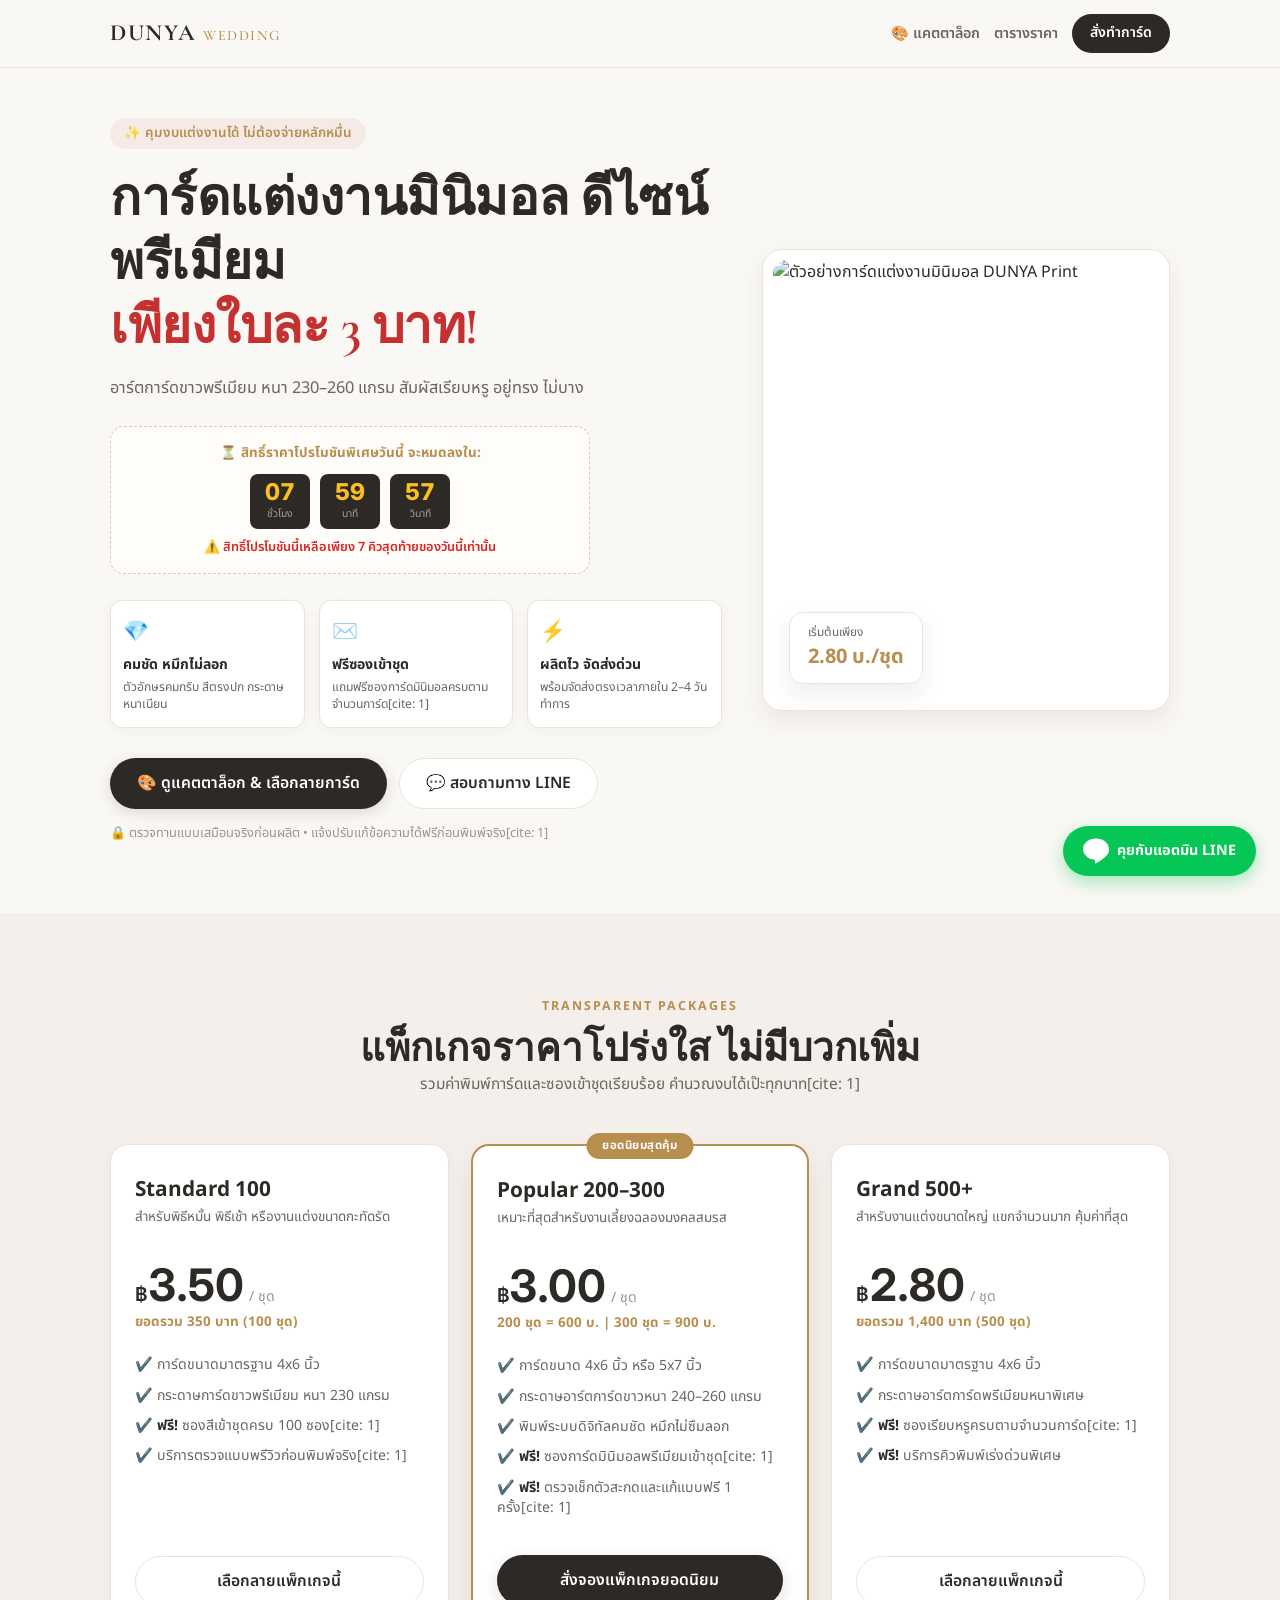
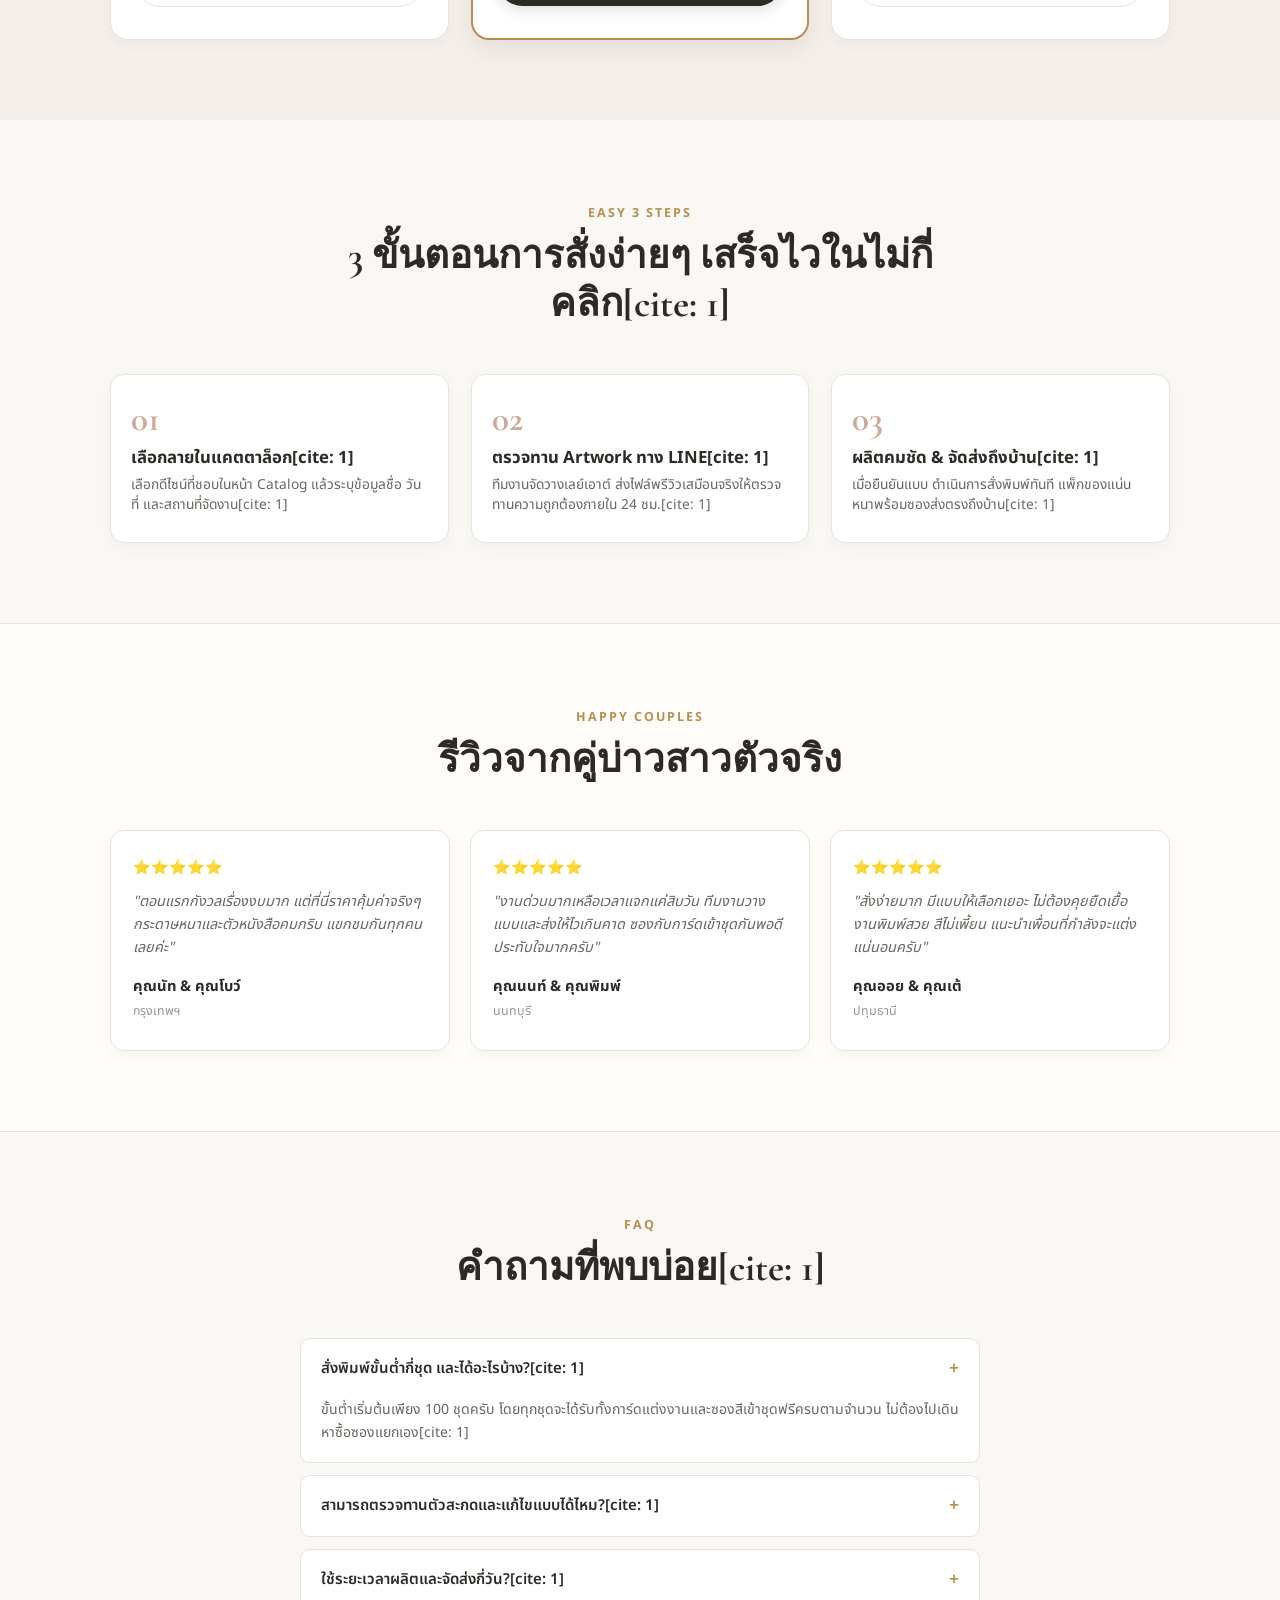
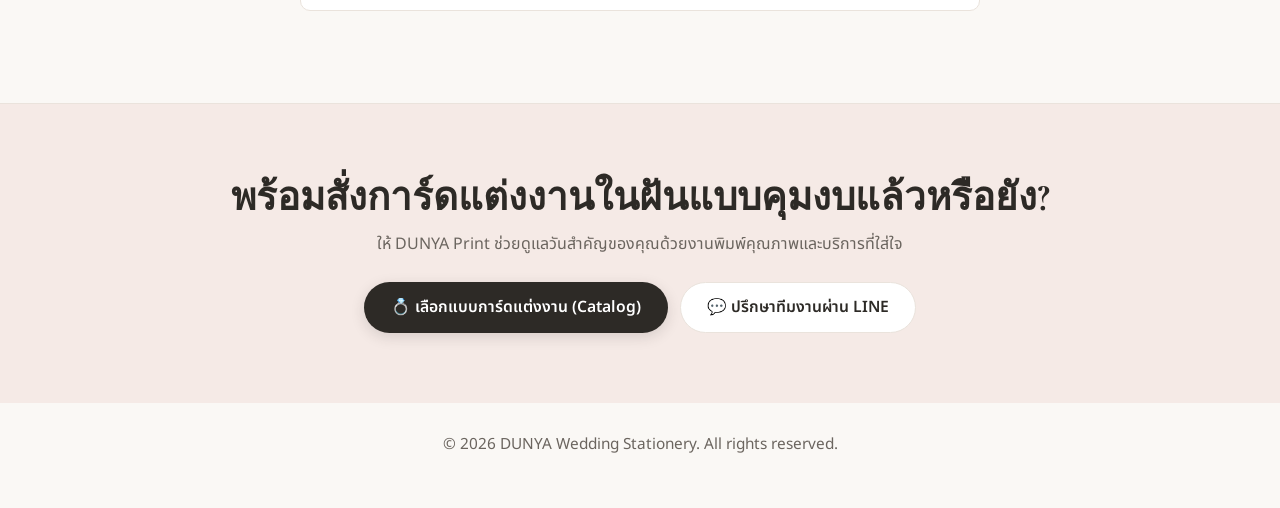
==== commit fa921aa8: "Update index.html" ====
--- a/index.html
+++ b/index.html
@@ -3,82 +3,753 @@
 <head>
   <meta charset="UTF-8">
   <meta name="viewport" content="width=device-width, initial-scale=1.0">
-  <title>การ์ดแต่งงานมินิมอล เรียบหรู คุมงบได้ พร้อมซองเข้าชุด | DUNYA Print</title>
-  <meta name="description" content="บริการพิมพ์การ์ดแต่งงานคุณภาพพรีเมียม คมชัด สีไม่ลอก เริ่มต้นสบายกระเป๋า พร้อมซองเข้าชุด การันตีผลิตไว งานด่วนทันใจ">
-  
-  <!-- Fonts: ดึงทั้งฟอนต์หรูหรา และ Inter สำหรับล็อกตัวเลขไม่ให้สั่น -->
+  <title>การ์ดแต่งงานมินิมอล เรียบหรู ใบละ 3 บาท พร้อมซองเข้าชุด | DUNYA Print</title>
+  <meta name="description" content="พิมพ์การ์ดแต่งงานสไตล์มินิมอล กระดาษพรีเมียม 230-260 แกรม คมชัด สีไม่ลอก เริ่มต้นใบละ 3 บาท ฟรีซองเข้าชุด ตรวจแบบฟรีก่อนพิมพ์">
+
+  <!-- ฟอนต์: Cormorant Garamond (พาดหัวหรู), Noto Sans Thai (เนื้อหาอ่านง่าย), Inter (ตัวเลขนิ่ง คมชัด) -->
   <link rel="preconnect" href="https://fonts.googleapis.com">
   <link rel="preconnect" href="https://fonts.gstatic.com" crossorigin>
-  <link href="https://fonts.googleapis.com/css2?family=Cormorant+Garamond:wght@600;700&family=Inter:wght@600;700;800&family=Noto+Sans+Thai:wght@300;400;500;600;700&display=swap" rel="stylesheet">
-  
-  <!-- เชื่อมต่อไฟล์ style.css ภายนอก -->
-  <link rel="stylesheet" href="style.css">
+  <link href="https://fonts.googleapis.com/css2?family=Cormorant+Garamond:ital,wght@0,600;0,700;1,600&family=Inter:wght@500;700;800&family=Noto+Sans+Thai:wght@300;400;500;600;700&display=swap" rel="stylesheet">
 
   <style>
-    /* เสริมสไตล์ตัวเลขนิ่ง และกล่องจับเวลาให้เข้ากับธีมหรูหรา */
-    .timer-num, .price-display .amount, .currency, .highlight-price {
-      font-family: 'Inter', sans-serif !important;
+    :root {
+      --bg-main: #FAF8F5;
+      --bg-card: #FFFFFF;
+      --bg-subtle: #F4EFEA;
+      --text-main: #2D2A26;
+      --text-muted: #6B655F;
+      --text-light: #9B948D;
+      --accent-gold: #B88E4F;
+      --accent-gold-hover: #9E7538;
+      --accent-rose: #CFA99B;
+      --accent-rose-soft: #F5EAE6;
+      --line-green: #06C755;
+      --border-color: #EAE3DC;
+      --shadow-sm: 0 4px 14px rgba(45, 42, 38, 0.04);
+      --shadow-md: 0 10px 25px rgba(45, 42, 38, 0.08);
+      --font-serif: 'Cormorant Garamond', Georgia, serif;
+      --font-body: 'Noto Sans Thai', -apple-system, BlinkMacSystemFont, sans-serif;
+      --font-num: 'Inter', -apple-system, BlinkMacSystemFont, sans-serif;
+    }
+
+    *, *::before, *::after {
+      box-sizing: border-box;
+      margin: 0;
+      padding: 0;
+    }
+
+    html {
+      scroll-behavior: smooth;
+    }
+
+    body {
+      background-color: var(--bg-main);
+      color: var(--text-main);
+      font-family: var(--font-body);
+      line-height: 1.6;
+      -webkit-font-smoothing: antialiased;
+      padding-bottom: 40px;
+    }
+
+    /* ป้องกันตัวเลขสั่น กระโดด หรือขยับเวลานับถอยหลัง */
+    .timer-num, .price-display .amount, .currency, .highlight-price, .step-num, table td {
+      font-family: var(--font-num) !important;
       font-variant-numeric: tabular-nums;
       letter-spacing: -0.02em;
     }
-    .hero-timer-container {
+
+    .container {
+      width: 100%;
+      max-width: 1100px;
+      margin: 0 auto;
+      padding: 0 20px;
+    }
+
+    /* Typography */
+    h1, h2, h3, h4 {
+      color: var(--text-main);
+      font-weight: 700;
+      line-height: 1.25;
+    }
+
+    h1 {
+      font-family: var(--font-serif);
+      font-size: clamp(2.1rem, 4vw, 3.2rem);
+      letter-spacing: -0.5px;
+    }
+
+    h2 {
+      font-family: var(--font-serif);
+      font-size: clamp(1.8rem, 3.2vw, 2.4rem);
+    }
+
+    p {
+      color: var(--text-muted);
+      font-size: 0.96rem;
+    }
+
+    .text-gold {
+      color: var(--accent-gold);
+    }
+
+    .eyebrow {
+      display: inline-block;
+      font-size: 0.78rem;
+      letter-spacing: 2px;
+      color: var(--accent-gold);
+      font-weight: 700;
+      text-transform: uppercase;
+      margin-bottom: 8px;
+    }
+
+    .section-title {
+      text-align: center;
+      max-width: 620px;
+      margin: 0 auto 46px;
+    }
+
+    /* Navigation */
+    .navbar {
+      position: sticky;
+      top: 0;
+      background: rgba(250, 248, 245, 0.92);
+      backdrop-filter: blur(10px);
+      border-bottom: 1px solid var(--border-color);
+      z-index: 100;
+    }
+
+    .nav-container {
+      display: flex;
+      justify-content: space-between;
+      align-items: center;
+      max-width: 1100px;
+      margin: 0 auto;
+      padding: 14px 20px;
+    }
+
+    .brand-logo {
+      font-family: var(--font-serif);
+      font-size: 1.45rem;
+      font-weight: 700;
+      text-decoration: none;
+      color: var(--text-main);
+      letter-spacing: 1.5px;
+    }
+
+    .brand-logo span {
+      color: var(--accent-gold);
+      font-size: 0.9rem;
+      font-weight: 500;
+    }
+
+    .nav-actions {
+      display: flex;
+      align-items: center;
+      gap: 14px;
+    }
+
+    .btn-nav-link {
+      text-decoration: none;
+      color: var(--text-muted);
+      font-weight: 600;
+      font-size: 0.9rem;
+      transition: color 0.2s;
+    }
+
+    .btn-nav-link:hover {
+      color: var(--accent-gold);
+    }
+
+    /* Buttons */
+    .btn-primary, .btn-secondary, .btn-outline {
+      font-family: var(--font-body);
+      font-size: 0.98rem;
+      font-weight: 600;
+      border-radius: 40px;
+      padding: 12px 26px;
+      cursor: pointer;
+      display: inline-flex;
+      align-items: center;
+      justify-content: center;
+      text-decoration: none;
+      transition: all 0.25s ease;
+      border: 1.5px solid transparent;
+      gap: 8px;
+    }
+
+    .btn-primary {
+      background: var(--text-main);
+      color: #FFFFFF;
+      box-shadow: 0 4px 14px rgba(45, 42, 38, 0.15);
+    }
+
+    .btn-primary:hover {
+      background: var(--accent-gold);
+      transform: translateY(-2px);
+      box-shadow: 0 6px 18px rgba(184, 142, 79, 0.3);
+    }
+
+    .btn-secondary {
+      background: #FFFFFF;
+      color: var(--text-main);
+      border-color: var(--border-color);
+    }
+
+    .btn-secondary:hover {
+      border-color: var(--accent-gold);
+      color: var(--accent-gold);
+      transform: translateY(-2px);
+    }
+
+    .btn-outline {
+      background: transparent;
+      color: var(--text-main);
+      border-color: var(--border-color);
+      width: 100%;
+    }
+
+    .btn-outline:hover {
+      background: var(--text-main);
+      color: #FFFFFF;
+    }
+
+    .btn-nav-cta {
+      padding: 8px 18px;
+      font-size: 0.88rem;
+      background: var(--text-main);
+      color: #FFFFFF;
+      border-radius: 30px;
+      text-decoration: none;
+      font-weight: 600;
+    }
+
+    .btn-nav-cta:hover {
+      background: var(--accent-gold);
+    }
+
+    /* Hero Section */
+    .hero-section {
+      padding: 50px 0 70px;
+    }
+
+    .hero-grid {
+      display: grid;
+      grid-template-columns: 1.2fr 0.8fr;
+      gap: 40px;
+      align-items: center;
+    }
+
+    .badge-pill {
+      display: inline-block;
+      background: var(--accent-rose-soft);
+      color: var(--accent-gold);
+      padding: 5px 14px;
+      border-radius: 20px;
+      font-size: 0.84rem;
+      font-weight: 600;
+      margin-bottom: 18px;
+    }
+
+    .hero-subtext {
+      font-size: 1.02rem;
+      margin: 16px 0 24px;
+      max-width: 530px;
+      line-height: 1.65;
+    }
+
+    /* กล่องจับเวลานับถอยหลังเวลาจริง */
+    .timer-container {
       background: #FFFDF9;
-      border: 1px dashed var(--border-color);
-      border-radius: var(--radius-md);
-      padding: 16px;
-      margin: 20px 0 24px;
+      border: 1px dashed #D5CAC0;
+      border-radius: 14px;
+      padding: 16px 20px;
+      margin-bottom: 26px;
+      max-width: 480px;
       text-align: center;
-      max-width: 480px;
-    }
+    }
+
     .timer-title {
-      font-size: 0.85rem;
-      font-weight: 600;
+      font-size: 0.84rem;
+      font-weight: 700;
       color: var(--accent-gold);
       margin-bottom: 10px;
     }
-    .timer-countdown {
+
+    .timer-display {
       display: flex;
       justify-content: center;
       gap: 10px;
       margin-bottom: 8px;
     }
-    .timer-badge {
+
+    .timer-unit {
       background: var(--text-main);
       color: #FFFFFF;
       border-radius: 8px;
       padding: 6px 12px;
-      min-width: 55px;
-    }
+      min-width: 60px;
+    }
+
     .timer-num {
-      font-size: 1.4rem;
+      font-size: 1.45rem;
       font-weight: 800;
       color: #FBBF24;
       display: block;
       line-height: 1.1;
     }
+
     .timer-label {
       font-size: 0.65rem;
-      color: #9CA3AF;
+      color: #A39D97;
       display: block;
     }
+
     .timer-notice {
       font-size: 0.8rem;
       font-weight: 600;
       color: #DC2626;
       margin-top: 6px;
     }
+
+    /* 3 จุดเด่น */
+    .hero-usp-grid {
+      display: grid;
+      grid-template-columns: repeat(3, 1fr);
+      gap: 14px;
+      margin-bottom: 30px;
+    }
+
+    .usp-card {
+      background: var(--bg-card);
+      padding: 14px 12px;
+      border-radius: 12px;
+      border: 1px solid var(--border-color);
+      box-shadow: var(--shadow-sm);
+    }
+
+    .usp-icon {
+      font-size: 1.3rem;
+      display: inline-block;
+      margin-bottom: 6px;
+    }
+
+    .usp-card strong {
+      display: block;
+      font-size: 0.88rem;
+      margin-bottom: 2px;
+    }
+
+    .usp-card p {
+      font-size: 0.76rem;
+      line-height: 1.4;
+    }
+
+    .hero-cta-group {
+      display: flex;
+      gap: 12px;
+      flex-wrap: wrap;
+    }
+
+    .guarantee-note {
+      font-size: 0.8rem;
+      color: var(--text-light);
+      margin-top: 14px;
+    }
+
+    /* Hero Mockup */
+    .mockup-frame {
+      position: relative;
+      border-radius: 20px;
+      overflow: hidden;
+      box-shadow: var(--shadow-md);
+      background: #FFFFFF;
+      padding: 10px;
+      border: 1px solid var(--border-color);
+    }
+
+    .hero-img {
+      width: 100%;
+      height: 440px;
+      object-fit: cover;
+      border-radius: 14px;
+      display: block;
+    }
+
+    .floating-rate-pill {
+      position: absolute;
+      bottom: 26px;
+      left: 26px;
+      background: rgba(255, 255, 255, 0.95);
+      backdrop-filter: blur(8px);
+      padding: 10px 18px;
+      border-radius: 14px;
+      box-shadow: var(--shadow-md);
+      border: 1px solid var(--border-color);
+    }
+
+    .floating-rate-pill span {
+      display: block;
+      font-size: 0.74rem;
+      color: var(--text-muted);
+    }
+
+    .floating-rate-pill strong {
+      font-size: 1.25rem;
+      color: var(--accent-gold);
+    }
+
+    /* Pricing Section */
+    .pricing-section {
+      padding: 80px 0;
+      background: var(--bg-subtle);
+    }
+
+    .pricing-grid {
+      display: grid;
+      grid-template-columns: repeat(3, 1fr);
+      gap: 22px;
+      align-items: stretch;
+    }
+
+    .pricing-card {
+      background: var(--bg-card);
+      border-radius: 18px;
+      padding: 32px 24px;
+      border: 1px solid var(--border-color);
+      box-shadow: var(--shadow-sm);
+      display: flex;
+      flex-direction: column;
+      position: relative;
+      transition: transform 0.2s ease, box-shadow 0.2s ease;
+    }
+
+    .pricing-card:hover {
+      transform: translateY(-4px);
+      box-shadow: var(--shadow-md);
+    }
+
+    .pricing-card.featured {
+      border: 2px solid var(--accent-gold);
+      box-shadow: var(--shadow-md);
+    }
+
+    .ribbon {
+      position: absolute;
+      top: -13px;
+      left: 50%;
+      transform: translateX(-50%);
+      background: var(--accent-gold);
+      color: #FFFFFF;
+      font-size: 0.72rem;
+      font-weight: 700;
+      letter-spacing: 0.5px;
+      padding: 4px 16px;
+      border-radius: 20px;
+      text-transform: uppercase;
+    }
+
+    .package-header h3 {
+      font-size: 1.3rem;
+      margin-bottom: 4px;
+    }
+
+    .package-desc {
+      font-size: 0.84rem;
+      min-height: 38px;
+    }
+
+    .price-display {
+      margin: 18px 0 2px;
+      display: flex;
+      align-items: baseline;
+    }
+
+    .price-display .currency {
+      font-size: 1.2rem;
+      font-weight: 600;
+    }
+
+    .price-display .amount {
+      font-size: 2.8rem;
+      font-weight: 700;
+      color: var(--text-main);
+      line-height: 1;
+    }
+
+    .price-display .unit {
+      font-size: 0.88rem;
+      color: var(--text-light);
+      margin-left: 6px;
+    }
+
+    .min-qty-text {
+      font-size: 0.84rem;
+      color: var(--accent-gold);
+      font-weight: 700;
+      margin-bottom: 22px;
+    }
+
+    .feature-list {
+      list-style: none;
+      margin-bottom: 26px;
+      flex-grow: 1;
+    }
+
+    .feature-list li {
+      font-size: 0.88rem;
+      color: var(--text-muted);
+      margin-bottom: 10px;
+      line-height: 1.45;
+    }
+
+    .feature-list li strong {
+      color: var(--text-main);
+    }
+
+    /* Steps Section */
+    .steps-section {
+      padding: 80px 0;
+    }
+
+    .steps-grid {
+      display: grid;
+      grid-template-columns: repeat(3, 1fr);
+      gap: 22px;
+    }
+
+    .step-card {
+      background: var(--bg-card);
+      padding: 26px 20px;
+      border-radius: 14px;
+      border: 1px solid var(--border-color);
+      box-shadow: var(--shadow-sm);
+    }
+
+    .step-number {
+      font-family: var(--font-serif);
+      font-size: 2.2rem;
+      font-weight: 700;
+      color: var(--accent-rose);
+      line-height: 1;
+      margin-bottom: 12px;
+    }
+
+    .step-card h4 {
+      font-size: 1.05rem;
+      margin-bottom: 6px;
+    }
+
+    .step-card p {
+      font-size: 0.86rem;
+      line-height: 1.5;
+    }
+
+    /* Reviews Section */
+    .reviews-section {
+      padding: 80px 0;
+      background: #FFFDF9;
+      border-top: 1px solid var(--border-color);
+      border-bottom: 1px solid var(--border-color);
+    }
+
+    .reviews-grid {
+      display: grid;
+      grid-template-columns: repeat(3, 1fr);
+      gap: 20px;
+    }
+
+    .review-card {
+      background: var(--bg-card);
+      padding: 26px 22px;
+      border-radius: 14px;
+      border: 1px solid var(--border-color);
+      box-shadow: var(--shadow-sm);
+      display: flex;
+      flex-direction: column;
+    }
+
+    .stars {
+      font-size: 0.88rem;
+      margin-bottom: 10px;
+    }
+
+    .review-comment {
+      font-style: italic;
+      font-size: 0.9rem;
+      color: var(--text-muted);
+      flex-grow: 1;
+      margin-bottom: 16px;
+    }
+
+    .reviewer-meta strong {
+      display: block;
+      font-size: 0.92rem;
+    }
+
+    .reviewer-meta span {
+      font-size: 0.78rem;
+      color: var(--text-light);
+    }
+
+    /* FAQ Section */
+    .faq-section {
+      padding: 80px 0;
+    }
+
+    .faq-container {
+      max-width: 720px;
+    }
+
+    .faq-item {
+      background: var(--bg-card);
+      border: 1px solid var(--border-color);
+      border-radius: 10px;
+      margin-bottom: 12px;
+      overflow: hidden;
+    }
+
+    .faq-header {
+      padding: 16px 20px;
+      font-weight: 600;
+      cursor: pointer;
+      display: flex;
+      justify-content: space-between;
+      align-items: center;
+      list-style: none;
+      user-select: none;
+      font-size: 0.94rem;
+    }
+
+    .faq-header::-webkit-details-marker {
+      display: none;
+    }
+
+    .faq-header .icon {
+      font-size: 1.1rem;
+      color: var(--accent-gold);
+      transition: transform 0.2s ease;
+    }
+
+    .faq-item[open] .faq-header .icon {
+      transform: rotate(45deg);
+    }
+
+    .faq-body {
+      padding: 0 20px 18px;
+      font-size: 0.88rem;
+      color: var(--text-muted);
+      line-height: 1.6;
+    }
+
+    /* Final CTA */
+    .final-cta-section {
+      padding: 70px 0;
+      background: var(--accent-rose-soft);
+      border-top: 1px solid var(--border-color);
+      text-align: center;
+    }
+
+    .final-cta-section h2 {
+      margin-bottom: 10px;
+    }
+
+    .final-cta-section p {
+      margin-bottom: 24px;
+      font-size: 1rem;
+    }
+
+    .cta-actions {
+      display: flex;
+      justify-content: center;
+      gap: 12px;
+      flex-wrap: wrap;
+    }
+
+    /* Floating LINE Button */
+    .floating-line-btn {
+      position: fixed;
+      bottom: 24px;
+      right: 24px;
+      background-color: var(--line-green);
+      color: #FFFFFF;
+      border-radius: 50px;
+      padding: 12px 20px;
+      display: flex;
+      align-items: center;
+      gap: 8px;
+      text-decoration: none;
+      font-weight: 700;
+      font-size: 0.9rem;
+      box-shadow: 0 6px 18px rgba(6, 199, 85, 0.35);
+      z-index: 99;
+      transition: transform 0.2s, box-shadow 0.2s;
+    }
+
+    .floating-line-btn:hover {
+      transform: translateY(-3px);
+      box-shadow: 0 8px 22px rgba(6, 199, 85, 0.45);
+    }
+
+    /* Footer */
+    .footer {
+      text-align: center;
+      padding: 30px 0 10px;
+      color: var(--text-light);
+      font-size: 0.82rem;
+    }
+
+    /* Responsive */
+    @media (max-width: 900px) {
+      .hero-grid {
+        grid-template-columns: 1fr;
+        text-align: center;
+      }
+      .hero-subtext {
+        margin: 16px auto 24px;
+      }
+      .timer-container {
+        margin: 0 auto 26px;
+      }
+      .hero-usp-grid {
+        text-align: left;
+      }
+      .hero-cta-group {
+        justify-content: center;
+      }
+      .pricing-grid, .reviews-grid {
+        grid-template-columns: 1fr;
+        max-width: 440px;
+        margin: 0 auto;
+      }
+      .steps-grid {
+        grid-template-columns: 1fr;
+      }
+    }
+
+    @media (max-width: 600px) {
+      .hero-usp-grid {
+        grid-template-columns: 1fr;
+      }
+      .floating-line-btn span {
+        display: none;
+      }
+      .floating-line-btn {
+        padding: 12px;
+        border-radius: 50%;
+      }
+    }
   </style>
 </head>
 <body>
 
-  <!-- Navigation Bar -->
+  <!-- Navigation -->
   <header class="navbar">
     <div class="nav-container">
       <a href="#" class="brand-logo">DUNYA <span>WEDDING</span></a>
       <div class="nav-actions">
-        <a href="catalog.html" class="btn-text">🎨 แคตตาล็อก</a>
-        <a href="#pricing" class="btn-text">ดูราคา</a>
-        <a href="https://line.me/ti/p/~YOUR_LINE_ID" id="navLineBtn" target="_blank" class="btn-primary-small">สั่งทำการ์ด</a>
+        <a href="catalog.html" class="btn-nav-link">🎨 แคตตาล็อก</a>
+        <a href="#pricing" class="btn-nav-link">ตารางราคา</a>
+        <a href="catalog.html" class="btn-nav-cta">สั่งทำการ์ด</a>
       </div>
     </div>
   </header>
@@ -94,22 +765,22 @@
             <span class="text-gold">พิมพ์คมชัด พร้อมซองเข้าชุด</span>
           </h1>
           <p class="hero-subtext" id="paperSpecDisplay">
-            ส่งต่อความทรงจำอันทรงคุณค่าด้วยงานพิมพ์การ์ดระดับพรีเมียม สีสด คมชัด กระดาษหนาแน่นสัมผัสหรู ผลิตไว จัดส่งตรงเวลา หมดกังวลเรื่องงานด่วน
+            หมดกังวลเรื่องงบบานปลาย งานพิมพ์ดิจิทัลคุณภาพพรีเมียมบนกระดาษอาร์ตการ์ดขาวหนา 230–260 แกรม สัมผัสเรียบหรู อยู่ทรง ไม่บาง พิมพ์ไวทันใจ ตรวจแบบฟรีก่อนส่งพิมพ์จริง[cite: 1]
           </p>
 
-          <!-- ตัวนับเวลาจับเวลาจริง -->
-          <div class="hero-timer-container">
+          <!-- Real-Time Countdown Timer -->
+          <div class="timer-container" id="timerBox">
             <div class="timer-title">⏳ สิทธิ์ราคาโปรโมชันพิเศษวันนี้ จะหมดลงใน:</div>
-            <div class="timer-countdown">
-              <div class="timer-badge">
+            <div class="timer-display">
+              <div class="timer-unit">
                 <span class="timer-num" id="hours">00</span>
                 <span class="timer-label">ชั่วโมง</span>
               </div>
-              <div class="timer-badge">
+              <div class="timer-unit">
                 <span class="timer-num" id="minutes">00</span>
                 <span class="timer-label">นาที</span>
               </div>
-              <div class="timer-badge">
+              <div class="timer-unit">
                 <span class="timer-num" id="seconds">00</span>
                 <span class="timer-label">วินาที</span>
               </div>
@@ -117,43 +788,46 @@
             <div class="timer-notice" id="promoNoticeDisplay">⚠️ สิทธิ์โปรโมชันนี้เหลือเพียง 7 คิวสุดท้ายของวันนี้เท่านั้น</div>
           </div>
 
+          <!-- USPs -->
           <div class="hero-usp-grid">
             <div class="usp-card">
               <span class="usp-icon">💎</span>
               <div>
-                <strong>คมชัดระดับ HD</strong>
-                <p>หมึกพรีเมียม ตัวอักษรคมกริบ สีตรงปก</p>
+                <strong>คมชัด หมึกไม่ลอก</strong>
+                <p>ตัวอักษรคมกริบ สีตรงปก กระดาษหนาเนียน</p>
               </div>
             </div>
             <div class="usp-card">
               <span class="usp-icon">✉️</span>
               <div>
-                <strong>แพ็กเกจครบจบ</strong>
-                <p>ฟรีซองการ์ดเข้าชุด จับคู่โทนสีสวยงาม</p>
+                <strong>ฟรีซองเข้าชุด</strong>
+                <p>แถมฟรีซองการ์ดมินิมอลครบตามจำนวนการ์ด[cite: 1]</p>
               </div>
             </div>
             <div class="usp-card">
               <span class="usp-icon">⚡</span>
               <div>
-                <strong>ผลิตไว ส่งด่วน</strong>
-                <p>พร้อมจัดส่งภายใน 2–4 วันทำการ</p>
+                <strong>ผลิตไว จัดส่งด่วน</strong>
+                <p>พร้อมจัดส่งตรงเวลาภายใน 2–4 วันทำการ</p>
               </div>
             </div>
           </div>
 
+          <!-- CTAs -->
           <div class="hero-cta-group">
-            <a href="catalog.html" class="btn-primary">🎨 ดูแคตตาล็อก & สั่งทำ</a>
+            <a href="catalog.html" class="btn-primary">🎨 ดูแคตตาล็อก & เลือกลายการ์ด</a>
             <a href="https://line.me/ti/p/~YOUR_LINE_ID" id="heroLineBtn" target="_blank" rel="noopener" class="btn-secondary">
-              💬 สอบถามเพิ่มเติมผ่าน LINE
+              💬 สอบถามทาง LINE
             </a>
           </div>
-          <p class="guarantee-text">🔒 ตรวจทานแบบพิมพ์จริงก่อนผลิต • ตรวจแก้แบบฟรี 1 ครั้ง</p>
-        </div>
-
+          <p class="guarantee-note">🔒 ตรวจทานแบบเสมือนจริงก่อนผลิต • แจ้งปรับแก้ข้อความได้ฟรีก่อนพิมพ์จริง[cite: 1]</p>
+        </div>
+
+        <!-- Mockup Visual -->
         <div class="hero-visual">
           <div class="mockup-frame">
             <img src="https://images.unsplash.com/photo-1549417229-aa67d3263c09?auto=format&fit=crop&w=800&q=80" alt="ตัวอย่างการ์ดแต่งงานมินิมอล DUNYA Print" class="hero-img">
-            <div class="floating-badge">
+            <div class="floating-rate-pill">
               <span>เริ่มต้นเพียง</span>
               <strong id="floatingRateBadge">2.80 บ./ชุด</strong>
             </div>
@@ -166,9 +840,9 @@
     <section id="pricing" class="pricing-section">
       <div class="container">
         <div class="section-title">
-          <span class="eyebrow">PACKAGES & PRICING</span>
-          <h2>แพ็กเกจราคาโปร่งใส คุมงบได้เป๊ะ</h2>
-          <p>รวมค่าพิมพ์การ์ดและซองเข้าชุดเรียบร้อย ไม่มีบวกเพิ่มจุกจิก</p>
+          <span class="eyebrow">TRANSPARENT PACKAGES</span>
+          <h2>แพ็กเกจราคาโปร่งใส ไม่มีบวกเพิ่ม</h2>
+          <p>รวมค่าพิมพ์การ์ดและซองเข้าชุดเรียบร้อย คำนวณงบได้เป๊ะทุกบาท[cite: 1]</p>
         </div>
 
         <div class="pricing-grid">
@@ -180,18 +854,18 @@
               <div class="price-display">
                 <span class="currency">฿</span><span class="amount" id="p100_rate">3.50</span><span class="unit">/ ชุด</span>
               </div>
-              <p class="min-qty" id="p100_total">ยอดรวม 350 บาท (100 ชุด)</p>
+              <p class="min-qty-text" id="p100_total">ยอดรวม 350 บาท (100 ชุด)</p>
             </div>
             <ul class="feature-list">
-              <li>✔️ การ์ดขนาด 4x6 นิ้ว หน้าเดียว</li>
-              <li>✔️ กระดาษการ์ดขาวพรีเมียม 230 แกรม</li>
-              <li>✔️ <strong>ฟรี!</strong> ซองสีเข้าชุดครบ 100 ซอง</li>
-              <li>✔️ บริการตรวจแบบพรีวิวก่อนพิมพ์จริง</li>
+              <li>✔️ การ์ดขนาดมาตรฐาน 4x6 นิ้ว</li>
+              <li>✔️ กระดาษการ์ดขาวพรีเมียม หนา 230 แกรม</li>
+              <li>✔️ <strong>ฟรี!</strong> ซองสีเข้าชุดครบ 100 ซอง[cite: 1]</li>
+              <li>✔️ บริการตรวจแบบพรีวิวก่อนพิมพ์จริง[cite: 1]</li>
             </ul>
             <a href="catalog.html" class="btn-outline">เลือกลายแพ็กเกจนี้</a>
           </div>
 
-          <!-- Package 2: 200 - 300 ใบ (ยอดนิยม) -->
+          <!-- Package 2: 200–300 ใบ (ยอดนิยม) -->
           <div class="pricing-card featured">
             <div class="ribbon">ยอดนิยมสุดคุ้ม</div>
             <div class="package-header">
@@ -200,14 +874,14 @@
               <div class="price-display">
                 <span class="currency">฿</span><span class="amount" id="p200_rate">3.00</span><span class="unit">/ ชุด</span>
               </div>
-              <p class="min-qty" id="p200_total">200 ชุด = 600 บ. | 300 ชุด = 900 บ.</p>
+              <p class="min-qty-text" id="p200_total">200 ชุด = 600 บ. | 300 ชุด = 900 บ.[cite: 1]</p>
             </div>
             <ul class="feature-list">
-              <li>✔️ การ์ดขนาด 4x6 นิ้ว มาตรฐานพรีเมียม</li>
+              <li>✔️ การ์ดขนาด 4x6 นิ้ว หรือ 5x7 นิ้ว</li>
               <li>✔️ กระดาษอาร์ตการ์ดขาวหนา 240–260 แกรม</li>
-              <li>✔️ พิมพ์ระบบดิจิทัลคมชัด สีสดตรงปก</li>
-              <li>✔️ <strong>ฟรี!</strong> ซองการ์ดมินิมอลพรีเมียมเข้าชุด</li>
-              <li>✔️ <strong>ฟรี!</strong> ตรวจเช็กตัวสะกดและข้อความ</li>
+              <li>✔️ พิมพ์ระบบดิจิทัลคมชัด หมึกไม่ซึมลอก</li>
+              <li>✔️ <strong>ฟรี!</strong> ซองการ์ดมินิมอลพรีเมียมเข้าชุด[cite: 1]</li>
+              <li>✔️ <strong>ฟรี!</strong> ตรวจเช็กตัวสะกดและแก้แบบฟรี 1 ครั้ง[cite: 1]</li>
             </ul>
             <a href="catalog.html" class="btn-primary">สั่งจองแพ็กเกจยอดนิยม</a>
           </div>
@@ -216,16 +890,16 @@
           <div class="pricing-card">
             <div class="package-header">
               <h3>Grand 500+</h3>
-              <p class="package-desc">สำหรับงานเลี้ยงขนาดใหญ่ แขกจำนวนมาก คุ้มค่าที่สุด</p>
+              <p class="package-desc">สำหรับงานแต่งขนาดใหญ่ แขกจำนวนมาก คุ้มค่าที่สุด</p>
               <div class="price-display">
                 <span class="currency">฿</span><span class="amount" id="p500_rate">2.80</span><span class="unit">/ ชุด</span>
               </div>
-              <p class="min-qty" id="p500_total">ยอดรวม 1,400 บาท (500 ชุด)</p>
+              <p class="min-qty-text" id="p500_total">ยอดรวม 1,400 บาท (500 ชุด)[cite: 1]</p>
             </div>
             <ul class="feature-list">
-              <li>✔️ การ์ดขนาด 4x6 นิ้ว หน้าเดียว</li>
+              <li>✔️ การ์ดขนาดมาตรฐาน 4x6 นิ้ว</li>
               <li>✔️ กระดาษอาร์ตการ์ดพรีเมียมหนาพิเศษ</li>
-              <li>✔️ <strong>ฟรี!</strong> ซองเรียบหรูครบตามจำนวนการ์ด</li>
+              <li>✔️ <strong>ฟรี!</strong> ซองเรียบหรูครบตามจำนวนการ์ด[cite: 1]</li>
               <li>✔️ <strong>ฟรี!</strong> บริการคิวพิมพ์เร่งด่วนพิเศษ</li>
             </ul>
             <a href="catalog.html" class="btn-outline">เลือกลายแพ็กเกจนี้</a>
@@ -234,35 +908,35 @@
       </div>
     </section>
 
-    <!-- How It Works -->
+    <!-- Steps Section -->
     <section class="steps-section">
       <div class="container">
         <div class="section-title">
-          <span class="eyebrow">EASY 3-STEP PROCESS</span>
-          <h2>3 ขั้นตอนการสั่งง่ายๆ เสร็จไวในไม่กี่คลิก</h2>
-        </div>
-
-        <div class="steps-grid" style="grid-template-columns: repeat(3, 1fr);">
+          <span class="eyebrow">EASY 3 STEPS</span>
+          <h2>3 ขั้นตอนการสั่งง่ายๆ เสร็จไวในไม่กี่คลิก[cite: 1]</h2>
+        </div>
+
+        <div class="steps-grid">
           <div class="step-card">
             <div class="step-number">01</div>
-            <h4>เลือกลายในแคตตาล็อก</h4>
-            <p>เลือกลายที่ชอบในหน้า Catalog แล้วส่งข้อมูลชื่อ วันที่ สถานที่จัดงาน</p>
+            <h4>เลือกลายในแคตตาล็อก[cite: 1]</h4>
+            <p>เลือกดีไซน์ที่ชอบในหน้า Catalog แล้วระบุข้อมูลชื่อ วันที่ และสถานที่จัดงาน[cite: 1]</p>
           </div>
           <div class="step-card">
             <div class="step-number">02</div>
-            <h4>ตรวจทาน Artwork ทาง LINE</h4>
-            <p>ทีมงานจัดวางเลย์เอาต์ ส่งไฟล์พรีวิวเสมือนจริงให้ตรวจความถูกต้องภายใน 24 ชม.</p>
+            <h4>ตรวจทาน Artwork ทาง LINE[cite: 1]</h4>
+            <p>ทีมงานจัดวางเลย์เอาต์ ส่งไฟล์พรีวิวเสมือนจริงให้ตรวจทานความถูกต้องภายใน 24 ชม.[cite: 1]</p>
           </div>
           <div class="step-card">
             <div class="step-number">03</div>
-            <h4>ผลิตคมชัด & จัดส่งถึงบ้าน</h4>
-            <p>เมื่อคอนเฟิร์มแบบ พิมพ์การ์ดและจัดชุดพร้อมซอง แพ็กปลอดภัยส่งตรงถึงบ้านทันที</p>
+            <h4>ผลิตคมชัด & จัดส่งถึงบ้าน[cite: 1]</h4>
+            <p>เมื่อยืนยันแบบ ดำเนินการสั่งพิมพ์ทันที แพ็กของแน่นหนาพร้อมซองส่งตรงถึงบ้าน[cite: 1]</p>
           </div>
         </div>
       </div>
     </section>
 
-    <!-- Social Proof / Reviews -->
+    <!-- Reviews Section -->
     <section class="reviews-section">
       <div class="container">
         <div class="section-title">
@@ -273,10 +947,10 @@
         <div class="reviews-grid">
           <div class="review-card">
             <div class="stars">⭐⭐⭐⭐⭐</div>
-            <p class="review-comment">"ตอนแรกกังวลเรื่องงบมาก แต่ที่นี่ราคาคุ้มค่าจริงๆ กระดาษหนาและตัวหนังสือคมกริบ แขกชมทุกคนเลยค่ะ"</p>
+            <p class="review-comment">"ตอนแรกกังวลเรื่องงบมาก แต่ที่นี่ราคาคุ้มค่าจริงๆ กระดาษหนาและตัวหนังสือคมกริบ แขกชมกันทุกคนเลยค่ะ"</p>
             <div class="reviewer-meta">
               <strong>คุณนัท & คุณโบว์</strong>
-              <span>กทม.</span>
+              <span>กรุงเทพฯ</span>
             </div>
           </div>
           <div class="review-card">
@@ -289,7 +963,7 @@
           </div>
           <div class="review-card">
             <div class="stars">⭐⭐⭐⭐⭐</div>
-            <p class="review-comment">"สั่งง่ายมาก มีแบบให้เลือกเยอะ ไม่ต้องคุยยืดเยื้อ งานพิมพ์สวย สีไม่เพี้ยน แนะนำคู่บ่าวสาวที่กำลังมองหาการ์ดเลยครับ"</p>
+            <p class="review-comment">"สั่งง่ายมาก มีแบบให้เลือกเยอะ ไม่ต้องคุยยืดเยื้อ งานพิมพ์สวย สีไม่เพี้ยน แนะนำเพื่อนที่กำลังจะแต่งแน่นอนครับ"</p>
             <div class="reviewer-meta">
               <strong>คุณออย & คุณเต้</strong>
               <span>ปทุมธานี</span>
@@ -299,14 +973,60 @@
       </div>
     </section>
 
-    <!-- Bottom CTA -->
+    <!-- FAQ Section -->
+    <section class="faq-section">
+      <div class="container faq-container">
+        <div class="section-title">
+          <span class="eyebrow">FAQ</span>
+          <h2>คำถามที่พบบ่อย[cite: 1]</h2>
+        </div>
+
+        <div class="faq-item">
+          <details open>
+            <summary class="faq-header">
+              <span>สั่งพิมพ์ขั้นต่ำกี่ชุด และได้อะไรบ้าง?[cite: 1]</span>
+              <span class="icon">+</span>
+            </summary>
+            <div class="faq-body">
+              ขั้นต่ำเริ่มต้นเพียง 100 ชุดครับ โดยทุกชุดจะได้รับทั้งการ์ดแต่งงานและซองสีเข้าชุดฟรีครบตามจำนวน ไม่ต้องไปเดินหาซื้อซองแยกเอง[cite: 1]
+            </div>
+          </details>
+        </div>
+
+        <div class="faq-item">
+          <details>
+            <summary class="faq-header">
+              <span>สามารถตรวจทานตัวสะกดและแก้ไขแบบได้ไหม?[cite: 1]</span>
+              <span class="icon">+</span>
+            </summary>
+            <div class="faq-body">
+              สามารถตรวจเช็กได้ครับ หลังจากส่งข้อมูล ทีมงานจะส่งภาพพรีวิวจำลองการจัดวางข้อความให้ตรวจทานทาง LINE ลูกค้าสามารถแจ้งแก้ไขคำผิดได้ฟรีก่อนสั่งพิมพ์จริง[cite: 1]
+            </div>
+          </details>
+        </div>
+
+        <div class="faq-item">
+          <details>
+            <summary class="faq-header">
+              <span>ใช้ระยะเวลาผลิตและจัดส่งกี่วัน?[cite: 1]</span>
+              <span class="icon">+</span>
+            </summary>
+            <div class="faq-body">
+              หลังจากยืนยันแบบแล้ว ทางร้านใช้เวลาพิมพ์และแพ็กของประมาณ 2–3 วันทำการ และขนส่งพัสดุด่วนใช้เวลา 1–2 วันทำการครับ (หากเป็นงานด่วน สามารถทักแจ้งคิวพิเศษกับแอดมินทาง LINE ได้เลยครับ)[cite: 1]
+            </div>
+          </details>
+        </div>
+      </div>
+    </section>
+
+    <!-- Final CTA -->
     <section class="final-cta-section">
-      <div class="container text-center">
+      <div class="container">
         <h2>พร้อมสั่งการ์ดแต่งงานในฝันแบบคุมงบแล้วหรือยัง?</h2>
-        <p>ให้ DUNYA Print ช่วยดูแลวันสำคัญของคุณด้วยงานพิมพ์คุณภาพและบริการใส่ใจ</p>
+        <p>ให้ DUNYA Print ช่วยดูแลวันสำคัญของคุณด้วยงานพิมพ์คุณภาพและบริการที่ใส่ใจ</p>
         <div class="cta-actions">
           <a href="catalog.html" class="btn-primary">💍 เลือกแบบการ์ดแต่งงาน (Catalog)</a>
-          <a href="https://line.me/ti/p/~YOUR_LINE_ID" id="footerLineBtn" target="_blank" class="btn-secondary">
+          <a href="https://line.me/ti/p/~YOUR_LINE_ID" id="footerLineBtn" target="_blank" rel="noopener" class="btn-secondary">
             💬 ปรึกษาทีมงานผ่าน LINE
           </a>
         </div>
@@ -314,20 +1034,27 @@
     </section>
   </main>
 
-  <!-- Floating LINE CTA Button -->
+  <!-- Floating LINE Button -->
   <a href="https://line.me/ti/p/~YOUR_LINE_ID" id="floatLineBtn" target="_blank" rel="noopener" class="floating-line-btn" title="แชตสอบถามผ่าน LINE">
-    <svg viewBox="0 0 24 24" width="28" height="28" fill="currentColor">
+    <svg viewBox="0 0 24 24" width="26" height="26" fill="currentColor">
       <path d="M24 10.304c0-5.369-5.383-9.738-12-9.738-6.616 0-12 4.369-12 9.738 0 4.814 4.269 8.846 10.019 9.608.391.084.922.258 1.057.592.121.303.079.777.039 1.085l-.171 1.026c-.052.315-.246 1.233 1.079.672 1.326-.562 7.151-4.212 9.757-7.213 1.472-1.637 2.22-3.411 2.22-5.768z"/>
     </svg>
     <span>คุยกับแอดมิน LINE</span>
   </a>
 
-  <!-- Script Logic: ดึง Config + จับเวลาจริง + ปรับราคาเต็มเมื่อหมดเวลา -->
+  <!-- Footer -->
+  <footer class="footer">
+    <div class="container">
+      <p>&copy; 2026 DUNYA Wedding Stationery. All rights reserved.</p>
+    </div>
+  </footer>
+
+  <!-- Script Logic: ดึง Config + จับเวลาจริง (Real-Time) + ปรับราคาเต็มทันทีเมื่อหมดเวลา -->
   <script>
     const defaultCfg = {
       lineUrl: "https://line.me/ti/p/~YOUR_LINE_ID",
       heroHeadline: "การ์ดแต่งงานมินิมอล เรียบหรู<br><span class=\"text-gold\">พิมพ์คมชัด พร้อมซองเข้าชุด</span>",
-      paperSpec: "ส่งต่อความทรงจำอันทรงคุณค่าด้วยงานพิมพ์การ์ดระดับพรีเมียม สีสด คมชัด กระดาษหนาแน่นสัมผัสหรู ผลิตไว จัดส่งตรงเวลา หมดกังวลเรื่องงานด่วน",
+      paperSpec: "หมดกังวลเรื่องงบบานปลาย งานพิมพ์ดิจิทัลคุณภาพพรีเมียมบนกระดาษอาร์ตการ์ดขาวหนา 230–260 แกรม สัมผัสเรียบหรู อยู่ทรง ไม่บาง พิมพ์ไวทันใจ ตรวจแบบฟรีก่อนส่งพิมพ์จริง",
       promoPrices: { p100: 3.5, p200: 3.0, p300: 3.0, p500: 2.8 },
       regularPrices: { p100: 5.0, p200: 5.0, p300: 5.0, p500: 4.5 },
       promo: {
@@ -348,7 +1075,7 @@
           storeConfig = await res.json();
         }
       } catch (err) {
-        console.log('โหลด config ไม่สำเร็จ ใช้ค่ามาตรฐาน');
+        console.log('โหลด config ไม่สำเร็จ ใช้ค่ามาตรฐานเริ่มต้น');
       }
       applyData(storeConfig);
       startRealCountdown(storeConfig);
@@ -359,12 +1086,12 @@
       if (cfg.paperSpec) document.getElementById('paperSpecDisplay').innerText = cfg.paperSpec;
 
       if (cfg.lineUrl) {
-        document.querySelectorAll('#navLineBtn, #heroLineBtn, #footerLineBtn, #floatLineBtn').forEach(el => {
+        document.querySelectorAll('#heroLineBtn, #footerLineBtn, #floatLineBtn').forEach(el => {
           el.href = cfg.lineUrl;
         });
       }
 
-      // แสดงราคาโปรโมชันเริ่มต้น
+      // แสดงราคาช่วงโปรโมชัน
       const pr = cfg.promoPrices || defaultCfg.promoPrices;
       document.getElementById('p100_rate').innerText = pr.p100.toFixed(2);
       document.getElementById('p100_total').innerText = `ยอดรวม ${(pr.p100 * 100).toLocaleString()} บาท (100 ชุด)`;
@@ -374,6 +1101,7 @@
       document.getElementById('p500_total').innerText = `ยอดรวม ${(pr.p500 * 500).toLocaleString()} บาท (500 ชุด)`;
     }
 
+    // ตัวจับเวลาจริงโดยอิง Date.now() และบันทึกใน localStorage
     function startRealCountdown(cfg) {
       const promoHours = cfg.promo?.hours || 8;
       const storageKey = 'dunya_promo_deadline';
@@ -412,14 +1140,14 @@
       tick();
     }
 
-    // ปรับเป็นราคาเต็มทันทีเมื่อเวลาหมด
+    // ปรับราคาเต็มทันทีเมื่อหมดเวลา
     function triggerPriceExpiry(cfg) {
       const reg = cfg.regularPrices || defaultCfg.regularPrices;
       
       const noticeEl = document.getElementById('promoNoticeDisplay');
       if (noticeEl) {
         noticeEl.innerText = cfg.promo?.expiredNotice || "❌ หมดเวลาโปรโมชันแล้ว ปรับเป็นราคาปกติ";
-        noticeEl.style.color = "#6B7280";
+        noticeEl.style.color = "#718096";
       }
 
       document.getElementById('p100_rate').innerText = reg.p100.toFixed(2);
